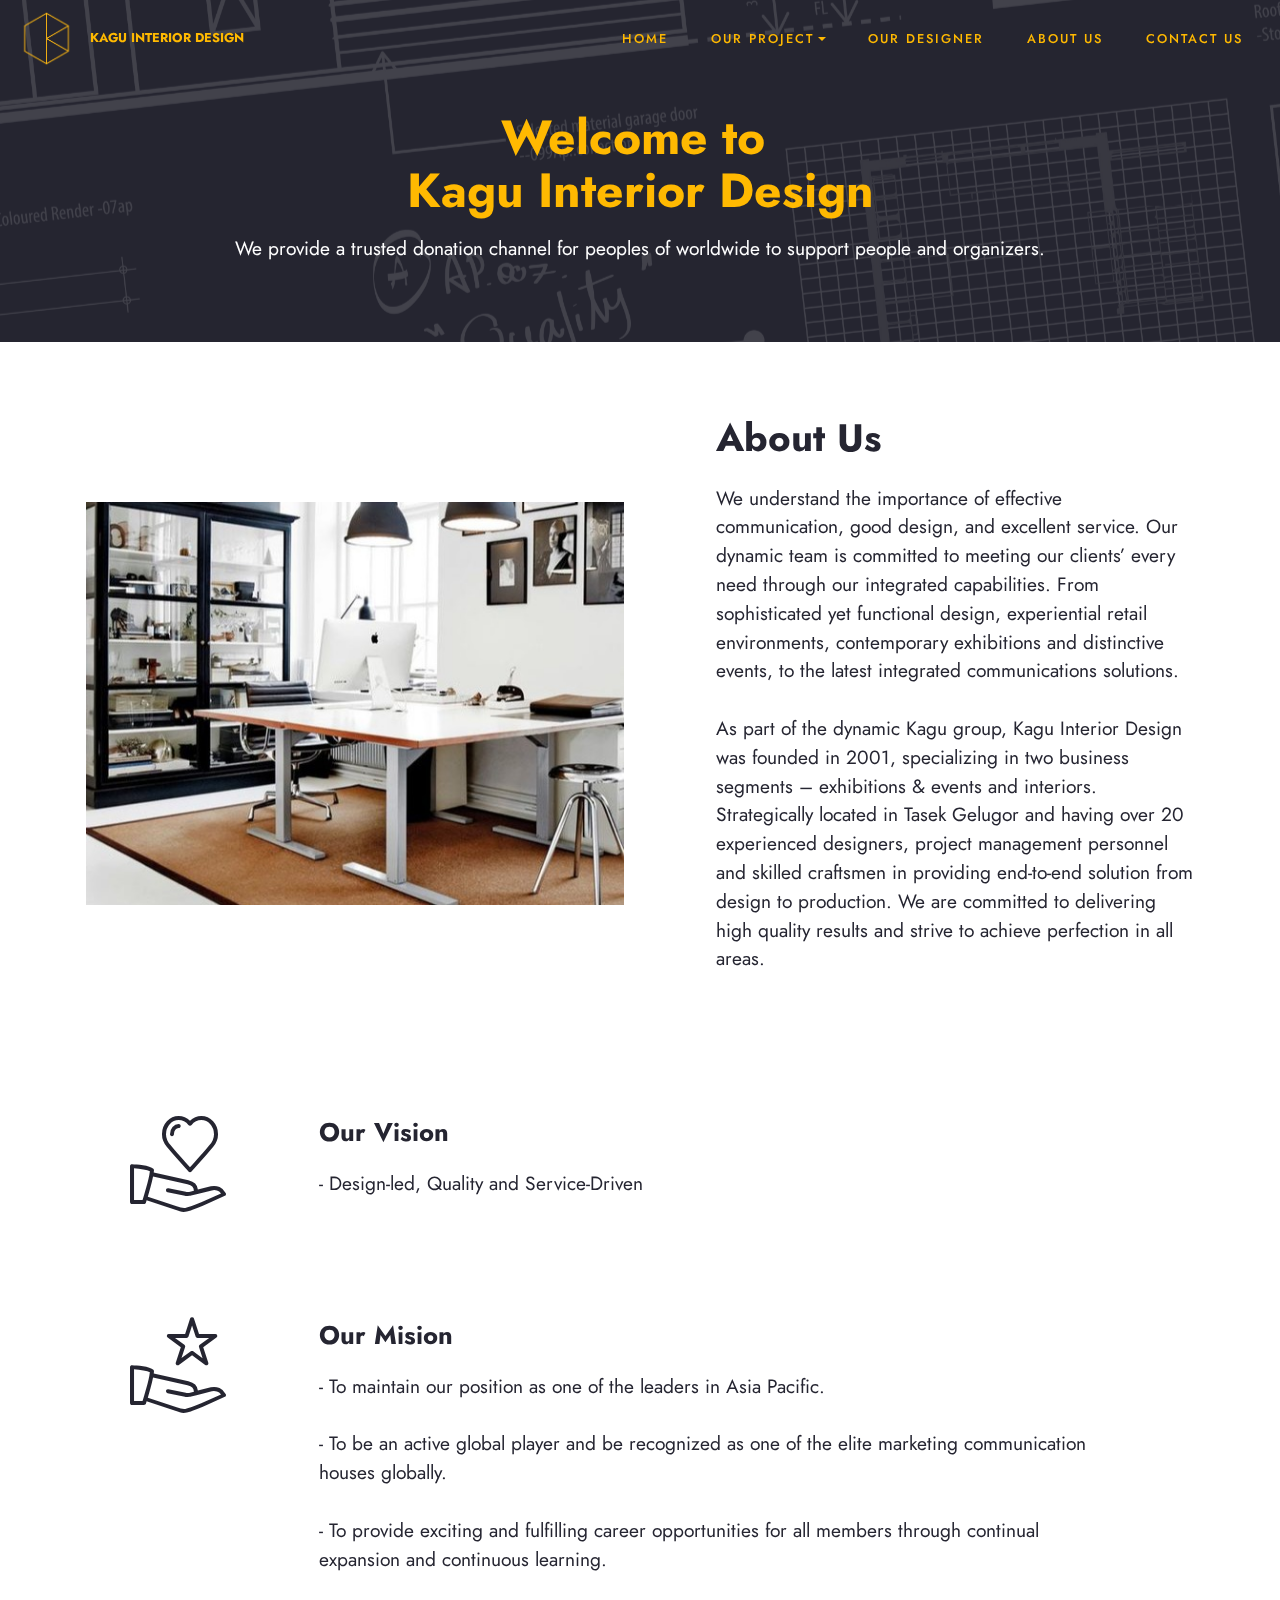
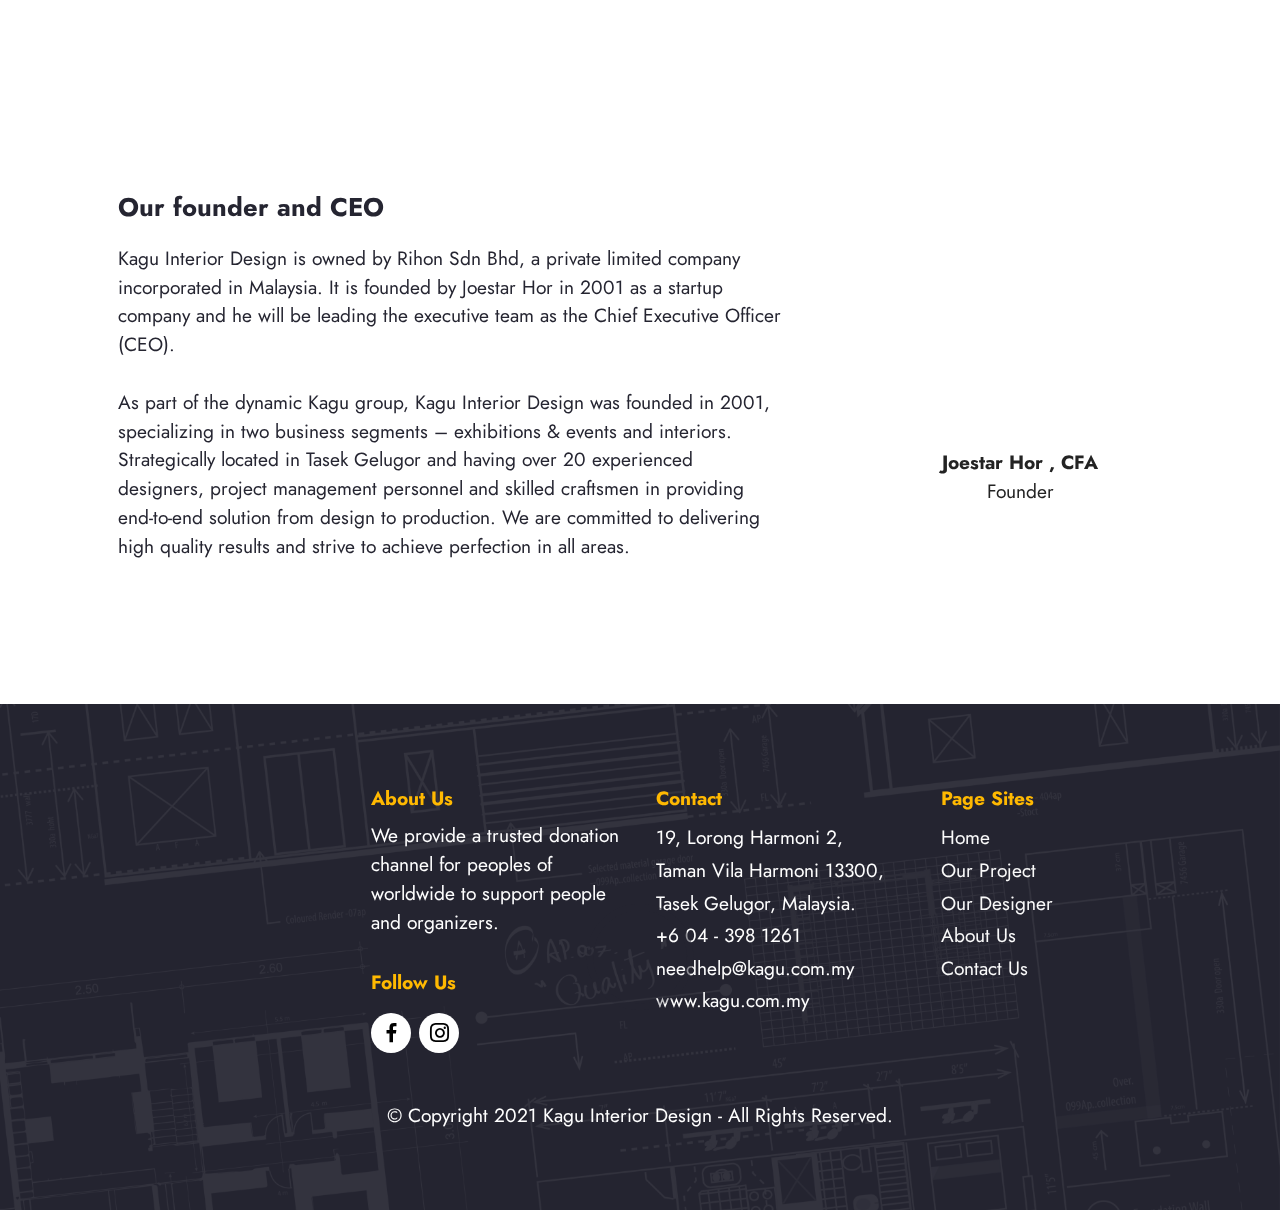
==== about-us.html @ 25ecae36 "create github pages" ====
<!DOCTYPE html>
<html  >
<head>
  
  <meta charset="UTF-8">
  <meta http-equiv="X-UA-Compatible" content="IE=edge">
  
  <meta name="viewport" content="width=device-width, initial-scale=1, minimum-scale=1">
  <link rel="shortcut icon" href="assets/images/logo-kaguinteriordesign-1.png" type="image/x-icon">
  <meta name="description" content="Welcome to Kagu Interior Design. We provide a trusted donation channel for peoples of worldwide to support people and organizers.">
  
  
  <title>Kagu Interior Design | About Us</title>
  <link rel="stylesheet" href="assets/web/assets/mobirise-icons2/mobirise2.css">
  <link rel="stylesheet" href="assets/icon54-v2/style.css">
  <link rel="stylesheet" href="assets/icon54-v3/style.css">
  <link rel="stylesheet" href="assets/tether/tether.min.css">
  <link rel="stylesheet" href="assets/bootstrap/css/bootstrap.min.css">
  <link rel="stylesheet" href="assets/bootstrap/css/bootstrap-grid.min.css">
  <link rel="stylesheet" href="assets/bootstrap/css/bootstrap-reboot.min.css">
  <link rel="stylesheet" href="assets/dropdown/css/style.css">
  <link rel="stylesheet" href="assets/socicon/css/styles.css">
  <link rel="stylesheet" href="assets/theme/css/style.css">
  <link rel="preload" as="style" href="assets/mobirise/css/mbr-additional.css"><link rel="stylesheet" href="assets/mobirise/css/mbr-additional.css" type="text/css">
  
  <script src="assets/web/assets/lazyload/lazyload.js"></script>

  
  

</head>
<body>

<!-- Analytics -->
<!-- Global site tag (gtag.js) - Google Analytics -->
<script async src="https://www.googletagmanager.com/gtag/js?id=G-5SWH6PNPXN"></script>
<script>
  window.dataLayer = window.dataLayer || [];
  function gtag(){dataLayer.push(arguments);}
  gtag('js', new Date());

  gtag('config', 'G-5SWH6PNPXN');
</script>
<!-- /Analytics -->


  
  <section class="extMenu10 menu cid-sxyYWbkvNA" once="menu" id="extMenu10-5q">

	


	<nav class="navbar navbar-dropdown navbar-fixed-top navbar-expand-lg">
		<div class="navbar-brand">
			<span class="navbar-logo">
				<a href="index.html">
					<img src="assets/images/logo-kaguinteriordesign-1.png" alt="logo_kagu" style="height: 3.8rem;">
				</a>
			</span>
			<span class="navbar-caption-wrap"><a class="navbar-caption text-warning text-primary display-4" href="index.html">
					KAGU INTERIOR DESIGN</a></span>
		</div>
		<button class="navbar-toggler" type="button" data-toggle="collapse" data-target="#navbarSupportedContent" aria-controls="navbarNavAltMarkup" aria-expanded="false" aria-label="Toggle navigation">
			<div class="hamburger">
				<span></span>
				<span></span>
				<span></span>
				<span></span>
			</div>
		</button>
		<div class="collapse navbar-collapse" id="navbarSupportedContent">
			<ul class="navbar-nav nav-dropdown nav-right" data-app-modern-menu="true"><li class="nav-item">
					<a class="nav-link link text-warning text-primary display-4" href="index.html">HOME</a>
				</li>
				<li class="nav-item dropdown open">
					<a class="nav-link link text-warning dropdown-toggle display-4" href="#" data-toggle="dropdown-submenu" aria-expanded="true">OUR PROJECT</a>
					<div class="dropdown-menu"><a class="text-warning dropdown-item text-primary display-4" href="all-project.html">ALL PROJECT</a><a class="text-warning dropdown-item text-primary display-4" href="muji-style-project.html">MUJI STYLE</a><a class="text-warning dropdown-item text-primary display-4" href="grey-fresh-style.html">GREY FRESH STYLE</a><a class="text-warning dropdown-item text-primary display-4" href="industrial-style.html" aria-expanded="false">INDUSTRIAL STYLE</a><a class="text-warning dropdown-item text-primary display-4" href="wood-fresh-style.html" aria-expanded="false">WOOD FRESH STYLE</a><a class="text-warning dropdown-item text-primary display-4" href="classic-x-nordic-elegance.html" aria-expanded="false">CLASSIC X NORDIC ELEGANCE</a><a class="text-warning dropdown-item text-primary display-4" href="modern-style.html" aria-expanded="false">MODERN STYLE</a>
					</div>
				</li>
				<li class="nav-item">
					<a class="nav-link link text-warning text-primary display-4" href="our-designer.html">OUR DESIGNER</a>
				</li><li class="nav-item"><a class="nav-link link text-warning text-primary display-4" href="about-us.html">ABOUT US</a></li><li class="nav-item"><a class="nav-link link text-warning text-primary display-4" href="contact-us.html">CONTACT US</a></li></ul>
			
		</div>
	</nav>
</section>

<section class="header6 cid-sxhxkTngVS mbr-parallax-background" id="header6-41">

    

    <div class="mbr-overlay" style="opacity: 0.8; background-color: rgb(37, 37, 49);"></div>

    <div class="align-center container">
        <div class="row justify-content-center">
            <div class="col-12 col-lg-10">
                <h1 class="mbr-section-title mbr-fonts-style mbr-white mb-3 display-1"><strong>Welcome to&nbsp;</strong><br><strong>Kagu Interior Design</strong></h1>
                
                <p class="mbr-text mbr-white mbr-fonts-style display-7">
                    We provide a trusted donation channel for peoples of worldwide to support people and organizers.
                </p>
                
            </div>
        </div>
    </div>
</section>

<section class="header004 cid-sxhxci2dZx" id="header004-40">
    
    
    <div class="container">
        <div class="row">

            <div class="col-lg-6 m-auto img-col">
                <img src="assets/images/home-decor-20.jpeg" alt="studio_01">
            </div>
            
            <div class="col-lg-6 m-auto">
                <div class="content-wrapper align-left">
                    <h1 class="mbr-section-title mbr-bold mbr-black pb-3 mbr-fonts-style display-2">About Us</h1>
                    <p class="mbr-text mbr-black mbr-regular mbr-fonts-style display-7" mbe-class="{'mb-4': showButtons}">We understand the importance of effective communication, good design, and excellent service. Our dynamic team is committed to meeting our clients’ every need through our integrated capabilities. From sophisticated yet functional design, experiential retail environments, contemporary exhibitions and distinctive events, to the latest integrated communications solutions.
<br>
<br>As part of the dynamic Kagu group, Kagu Interior Design was founded in 2001, specializing in two business segments – exhibitions &amp; events and interiors. Strategically located in Tasek Gelugor and having over 20 experienced designers, project management personnel and skilled craftsmen in providing end-to-end solution from design to production. We are committed to delivering high quality results and strive to achieve perfection in all areas.<br></p>
                    
                </div>
            </div>

            

        </div>
    </div>
</section>

<section class="features6 cid-sxhB3PXNpt" id="features06-45">
    <!---->
    
    
    <div class="container">
        <div class="card-wrapper">
            <div class="row">
                <div class="col-lg-2 col-md-2 align-center icon-col">
                    <span class="mbr-iconfont icon54-v3-heart-6" style="color: rgb(37, 37, 49); fill: rgb(37, 37, 49);"></span>
                </div>
                <div class="col-12 col-lg-10 col-md-10">
                    <div class="text-box">
                        <h4 class="mbr-title align-left mbr-fonts-style pb-2 display-5"><strong>Our Vision</strong></h4>
                        <p class="mbr-text align-left mbr-fonts-style pb-2 display-7">- Design-led, Quality and Service-Driven</p>

                        <div class="link-wrap align-left">
                            

                            
                        </div>
                    </div>
                </div>
            </div>
        </div>
        <div class="card-wrapper">
            <div class="row">
                <div class="col-lg-2 col-md-2 align-center icon-col">
                    <span class="mbr-iconfont icon54-v2-hold-star"></span>
                </div>
                <div class="col-12 col-lg-10 col-md-10">
                    <div class="text-box">
                        <h4 class="mbr-title align-left mbr-fonts-style pb-2 display-5"><strong>Our Mision</strong></h4>
                        <p class="mbr-text align-left mbr-fonts-style pb-2 display-7">- To maintain our position as one of the leaders in Asia Pacific.<br>
<br>- To be an active global player and be recognized as one of the elite marketing communication houses globally.<br>
<br>- To provide exciting and fulfilling career opportunities for all members through continual expansion and continuous learning.</p>
                        <div class="link-wrap align-left">
                            

                            
                        </div>
                    </div>
                </div>
            </div>
        </div>
        
    </div>
</section>

<section class="image2 cid-sxhEVa0bR7" id="image2-4a">
    

    

    <div class="container">
        <div class="row align-items-center">
            <div class="col-12 col-lg-4">
                <div class="image-wrapper">
                    <img src="assets/images/portrait-asian-business-man-business-district-lifestyle-business-people-concept.jpeg" alt="ceo">
                    <p class="mbr-description mbr-fonts-style mt-2 align-center display-7"><strong>Joestar Hor , CFA</strong><br>Founder<strong></strong></p>
                </div>
            </div>
            <div class="col-12 col-lg">
                <div class="text-wrapper">
                    <h3 class="mbr-section-title mbr-fonts-style mb-3 display-5"><strong>Our founder and CEO</strong></h3>
                    <p class="mbr-text mbr-fonts-style display-7">Kagu Interior Design is owned by Rihon Sdn Bhd, a private limited company incorporated in Malaysia. It is founded by Joestar Hor in 2001 as a startup company and he will be leading the executive team as the Chief Executive Officer (CEO).&nbsp;<br><br>As part of the dynamic Kagu group, Kagu Interior Design was founded in 2001, specializing in two business segments – exhibitions &amp; events and interiors. Strategically located in Tasek Gelugor and having over 20 experienced designers, project management personnel and skilled craftsmen in providing end-to-end solution from design to production. We are committed to delivering high quality results and strive to achieve perfection in all areas.<br></p>
                </div>
            </div>
        </div>
    </div>
</section>

<section class="footer4 cid-sxckWLNi1I" once="footers" id="footer4-3m">

    
    <div class="mbr-overlay" style="opacity: 0.9; background-color: rgb(37, 37, 49);"></div>
    <div class="container">
        <div class="row mbr-white">
            <div class="col-6 col-lg-3">
                <div class="media-wrap col-md-8 col-12">
                    <a href="index.html">
                        <img src="assets/images/logo-kaguinteriordesign-3.png" alt="logo_kaguinteriordesign_02">
                    </a>
                </div>
            </div>
            <div class="col-12 col-md-6 col-lg-3">
                <h5 class="mbr-section-subtitle mbr-fonts-style mb-2 display-7">
                    <strong>About Us</strong></h5>
                <p class="mbr-text mbr-fonts-style mb-4 display-7">
                    We provide a trusted donation channel for peoples of worldwide to support people and organizers.</p>
                <h5 class="mbr-section-subtitle mbr-fonts-style mb-3 display-7">
                    <strong>Follow Us</strong>
                </h5>
                <div class="social-row display-7">
                    <div class="soc-item">
                        <a href="#" target="_blank">
                            <span class="mbr-iconfont socicon-facebook socicon"></span>
                        </a>
                    </div>
                    <div class="soc-item">
                        <a href="#" target="_blank">
                            <span class="mbr-iconfont socicon-instagram socicon"></span>
                        </a>
                    </div>
                    
                    
                </div>
            </div>
            <div class="col-12 col-md-6 col-lg-3">
                <h5 class="mbr-section-subtitle mbr-fonts-style mb-2 display-7">
                    <strong>Contact</strong></h5>
                <ul class="list mbr-fonts-style display-7">
                    <li class="mbr-text item-wrap">19, Lorong Harmoni 2,</li><li class="mbr-text item-wrap">Taman Vila Harmoni 13300,</li><li class="mbr-text item-wrap">Tasek Gelugor, Malaysia.</li><li class="mbr-text item-wrap">+6 04 - 398 1261</li><li class="mbr-text item-wrap">needhelp@kagu.com.my</li>
                    <li class="mbr-text item-wrap">www.kagu.com.my</li>
                </ul>
            </div>
            <div class="col-12 col-md-6 col-lg-3">
                <h5 class="mbr-section-subtitle mbr-fonts-style mb-2 display-7">
                    <strong>Page Sites</strong></h5>
                <ul class="list mbr-fonts-style display-7">
                    <li class="mbr-text item-wrap"><a href="index.html" class="text-white text-primary">Home</a></li>
                    <li class="mbr-text item-wrap"><a href="all-project.html" class="text-white text-primary">Our Project</a></li><li class="mbr-text item-wrap"><a href="our-designer.html" class="text-white text-primary">Our Designer</a></li>
                    <li class="mbr-text item-wrap"><a href="about-us.html" class="text-white text-primary">About Us</a></li>
                    <li class="mbr-text item-wrap"><a href="contact-us.html" class="text-white text-primary">Contact Us</a></li>
                </ul>
            </div>
            <div class="col-12 mt-4">
                <p class="mbr-text mb-0 mbr-fonts-style copyright align-center display-7">
                    © Copyright 2021 Kagu Interior Design - All Rights Reserved.</p>
            </div>
        </div>
    </div>
</section>


<script src="assets/web/assets/jquery/jquery.min.js"></script>
  <script src="assets/popper/popper.min.js"></script>
  <script src="assets/tether/tether.min.js"></script>
  <script src="assets/bootstrap/js/bootstrap.min.js"></script>
  <script src="assets/smoothscroll/smooth-scroll.js"></script>
  <script src="assets/parallax/jarallax.min.js"></script>
  <script src="assets/dropdown/js/nav-dropdown.js"></script>
  <script src="assets/dropdown/js/navbar-dropdown.js"></script>
  <script src="assets/touchswipe/jquery.touch-swipe.min.js"></script>
  <script src="assets/theme/js/script.js"></script>
  
  
  
 <div id="scrollToTop" class="scrollToTop mbr-arrow-up"><a style="text-align: center;"><i class="mbr-arrow-up-icon mbr-arrow-up-icon-cm cm-icon cm-icon-smallarrow-up"></i></a></div>
  
</body>
</html>
---- assets/web/assets/mobirise-icons2/mobirise2.css ----
@font-face {
  font-family: 'Moririse2';
  font-display: swap;
  src:  url('mobirise2.eot?f2bix4');
  src:  url('mobirise2.eot?f2bix4#iefix') format('embedded-opentype'),
    url('mobirise2.ttf?f2bix4') format('truetype'),
    url('mobirise2.woff?f2bix4') format('woff'),
    url('mobirise2.svg?f2bix4#mobirise2') format('svg');
  font-weight: normal;
  font-style: normal;
}

[class^="mobi-"], [class*=" mobi-"] {
  /* use !important to prevent issues with browser extensions that change fonts */
  font-family: 'Moririse2' !important;
  speak: none;
  font-style: normal;
  font-weight: normal;
  font-variant: normal;
  text-transform: none;
  line-height: 1;

  /* Better Font Rendering =========== */
  -webkit-font-smoothing: antialiased;
  -moz-osx-font-smoothing: grayscale;
}

.mobi-mbri-add-submenu:before {
  content: "\e900";
}
.mobi-mbri-alert:before {
  content: "\e901";
}
.mobi-mbri-align-center:before {
  content: "\e902";
}
.mobi-mbri-align-justify:before {
  content: "\e903";
}
.mobi-mbri-align-left:before {
  content: "\e904";
}
.mobi-mbri-align-right:before {
  content: "\e905";
}
.mobi-mbri-android:before {
  content: "\e906";
}
.mobi-mbri-apple:before {
  content: "\e907";
}
.mobi-mbri-arrow-down:before {
  content: "\e908";
}
.mobi-mbri-arrow-next:before {
  content: "\e909";
}
.mobi-mbri-arrow-prev:before {
  content: "\e90a";
}
.mobi-mbri-arrow-up:before {
  content: "\e90b";
}
.mobi-mbri-bold:before {
  content: "\e90c";
}
.mobi-mbri-bookmark:before {
  content: "\e90d";
}
.mobi-mbri-bootstrap:before {
  content: "\e90e";
}
.mobi-mbri-briefcase:before {
  content: "\e90f";
}
.mobi-mbri-browse:before {
  content: "\e910";
}
.mobi-mbri-bulleted-list:before {
  content: "\e911";
}
.mobi-mbri-calendar:before {
  content: "\e912";
}
.mobi-mbri-camera:before {
  content: "\e913";
}
.mobi-mbri-cart-add:before {
  content: "\e914";
}
.mobi-mbri-cart-full:before {
  content: "\e915";
}
.mobi-mbri-cash:before {
  content: "\e916";
}
.mobi-mbri-change-style:before {
  content: "\e917";
}
.mobi-mbri-chat:before {
  content: "\e918";
}
.mobi-mbri-clock:before {
  content: "\e919";
}
.mobi-mbri-close:before {
  content: "\e91a";
}
.mobi-mbri-cloud:before {
  content: "\e91b";
}
.mobi-mbri-code:before {
  content: "\e91c";
}
.mobi-mbri-contact-form:before {
  content: "\e91d";
}
.mobi-mbri-credit-card:before {
  content: "\e91e";
}
.mobi-mbri-cursor-click:before {
  content: "\e91f";
}
.mobi-mbri-cust-feedback:before {
  content: "\e920";
}
.mobi-mbri-database:before {
  content: "\e921";
}
.mobi-mbri-delivery:before {
  content: "\e922";
}
.mobi-mbri-desktop:before {
  content: "\e923";
}
.mobi-mbri-devices:before {
  content: "\e924";
}
.mobi-mbri-down:before {
  content: "\e925";
}
.mobi-mbri-download-2:before {
  content: "\e926";
}
.mobi-mbri-download:before {
  content: "\e927";
}
.mobi-mbri-drag-n-drop-2:before {
  content: "\e928";
}
.mobi-mbri-drag-n-drop:before {
  content: "\e929";
}
.mobi-mbri-edit-2:before {
  content: "\e92a";
}
.mobi-mbri-edit:before {
  content: "\e92b";
}
.mobi-mbri-error:before {
  content: "\e92c";
}
.mobi-mbri-extension:before {
  content: "\e92d";
}
.mobi-mbri-features:before {
  content: "\e92e";
}
.mobi-mbri-file:before {
  content: "\e92f";
}
.mobi-mbri-flag:before {
  content: "\e930";
}
.mobi-mbri-folder:before {
  content: "\e931";
}
.mobi-mbri-gift:before {
  content: "\e932";
}
.mobi-mbri-github:before {
  content: "\e933";
}
.mobi-mbri-globe-2:before {
  content: "\e934";
}
.mobi-mbri-globe:before {
  content: "\e935";
}
.mobi-mbri-growing-chart:before {
  content: "\e936";
}
.mobi-mbri-hearth:before {
  content: "\e937";
}
.mobi-mbri-help:before {
  content: "\e938";
}
.mobi-mbri-home:before {
  content: "\e939";
}
.mobi-mbri-hot-cup:before {
  content: "\e93a";
}
.mobi-mbri-idea:before {
  content: "\e93b";
}
.mobi-mbri-image-gallery:before {
  content: "\e93c";
}
.mobi-mbri-image-slider:before {
  content: "\e93d";
}
.mobi-mbri-info:before {
  content: "\e93e";
}
.mobi-mbri-italic:before {
  content: "\e93f";
}
.mobi-mbri-key:before {
  content: "\e940";
}
.mobi-mbri-laptop:before {
  content: "\e941";
}
.mobi-mbri-layers:before {
  content: "\e942";
}
.mobi-mbri-left-right:before {
  content: "\e943";
}
.mobi-mbri-left:before {
  content: "\e944";
}
.mobi-mbri-letter:before {
  content: "\e945";
}
.mobi-mbri-like:before {
  content: "\e946";
}
.mobi-mbri-link:before {
  content: "\e947";
}
.mobi-mbri-lock:before {
  content: "\e948";
}
.mobi-mbri-login:before {
  content: "\e949";
}
.mobi-mbri-logout:before {
  content: "\e94a";
}
.mobi-mbri-magic-stick:before {
  content: "\e94b";
}
.mobi-mbri-map-pin:before {
  content: "\e94c";
}
.mobi-mbri-menu:before {
  content: "\e94d";
}
.mobi-mbri-mobile-2:before {
  content: "\e94e";
}
.mobi-mbri-mobile-horizontal:before {
  content: "\e94f";
}
.mobi-mbri-mobile:before {
  content: "\e950";
}
.mobi-mbri-mobirise:before {
  content: "\e951";
}
.mobi-mbri-more-horizontal:before {
  content: "\e952";
}
.mobi-mbri-more-vertical:before {
  content: "\e953";
}
.mobi-mbri-music:before {
  content: "\e954";
}
.mobi-mbri-new-file:before {
  content: "\e955";
}
.mobi-mbri-numbered-list:before {
  content: "\e956";
}
.mobi-mbri-opened-folder:before {
  content: "\e957";
}
.mobi-mbri-pages:before {
  content: "\e958";
}
.mobi-mbri-paper-plane:before {
  content: "\e959";
}
.mobi-mbri-paperclip:before {
  content: "\e95a";
}
.mobi-mbri-phone:before {
  content: "\e95b";
}
.mobi-mbri-photo:before {
  content: "\e95c";
}
.mobi-mbri-photos:before {
  content: "\e95d";
}
.mobi-mbri-pin:before {
  content: "\e95e";
}
.mobi-mbri-play:before {
  content: "\e95f";
}
.mobi-mbri-plus:before {
  content: "\e960";
}
.mobi-mbri-preview:before {
  content: "\e961";
}
.mobi-mbri-print:before {
  content: "\e962";
}
.mobi-mbri-protect:before {
  content: "\e963";
}
.mobi-mbri-question:before {
  content: "\e964";
}
.mobi-mbri-quote-left:before {
  content: "\e965";
}
.mobi-mbri-quote-right:before {
  content: "\e966";
}
.mobi-mbri-redo:before {
  content: "\e967";
}
.mobi-mbri-refresh:before {
  content: "\e968";
}
.mobi-mbri-responsive-2:before {
  content: "\e969";
}
.mobi-mbri-responsive:before {
  content: "\e96a";
}
.mobi-mbri-right:before {
  content: "\e96b";
}
.mobi-mbri-rocket:before {
  content: "\e96c";
}
.mobi-mbri-sad-face:before {
  content: "\e96d";
}
.mobi-mbri-sale:before {
  content: "\e96e";
}
.mobi-mbri-save:before {
  content: "\e96f";
}
.mobi-mbri-search:before {
  content: "\e970";
}
.mobi-mbri-setting-2:before {
  content: "\e971";
}
.mobi-mbri-setting-3:before {
  content: "\e972";
}
.mobi-mbri-setting:before {
  content: "\e973";
}
.mobi-mbri-share:before {
  content: "\e974";
}
.mobi-mbri-shopping-bag:before {
  content: "\e975";
}
.mobi-mbri-shopping-basket:before {
  content: "\e976";
}
.mobi-mbri-shopping-cart:before {
  content: "\e977";
}
.mobi-mbri-sites:before {
  content: "\e978";
}
.mobi-mbri-smile-face:before {
  content: "\e979";
}
.mobi-mbri-speed:before {
  content: "\e97a";
}
.mobi-mbri-star:before {
  content: "\e97b";
}
.mobi-mbri-success:before {
  content: "\e97c";
}
.mobi-mbri-sun:before {
  content: "\e97d";
}
.mobi-mbri-sun2:before {
  content: "\e97e";
}
.mobi-mbri-tablet-vertical:before {
  content: "\e97f";
}
.mobi-mbri-tablet:before {
  content: "\e980";
}
.mobi-mbri-target:before {
  content: "\e981";
}
.mobi-mbri-timer:before {
  content: "\e982";
}
.mobi-mbri-to-ftp:before {
  content: "\e983";
}
.mobi-mbri-to-local-drive:before {
  content: "\e984";
}
.mobi-mbri-touch-swipe:before {
  content: "\e985";
}
.mobi-mbri-touch:before {
  content: "\e986";
}
.mobi-mbri-trash:before {
  content: "\e987";
}
.mobi-mbri-underline:before {
  content: "\e988";
}
.mobi-mbri-undo:before {
  content: "\e989";
}
.mobi-mbri-unlink:before {
  content: "\e98a";
}
.mobi-mbri-unlock:before {
  content: "\e98b";
}
.mobi-mbri-up-down:before {
  content: "\e98c";
}
.mobi-mbri-up:before {
  content: "\e98d";
}
.mobi-mbri-update:before {
  content: "\e98e";
}
.mobi-mbri-upload-2:before {
  content: "\e98f";
}
.mobi-mbri-upload:before {
  content: "\e990";
}
.mobi-mbri-user-2:before {
  content: "\e991";
}
.mobi-mbri-user:before {
  content: "\e992";
}
.mobi-mbri-users:before {
  content: "\e993";
}
.mobi-mbri-video-play:before {
  content: "\e994";
}
.mobi-mbri-video:before {
  content: "\e995";
}
.mobi-mbri-watch:before {
  content: "\e996";
}
.mobi-mbri-website-theme-2:before {
  content: "\e997";
}
.mobi-mbri-website-theme:before {
  content: "\e998";
}
.mobi-mbri-wifi:before {
  content: "\e999";
}
.mobi-mbri-windows:before {
  content: "\e99a";
}
.mobi-mbri-zoom-in:before {
  content: "\e99b";
}
.mobi-mbri-zoom-out:before {
  content: "\e99c";
}
---- assets/icon54-v2/style.css ----
@font-face {
    font-family: 'icon54-v2';
    src: url('fonts/icon54-v2.eot?3tvhdh');
    src: url('fonts/icon54-v2.eot?3tvhdh#iefix') format('embedded-opentype'),
        url('fonts/icon54-v2.ttf?3tvhdh') format('truetype'),
        url('fonts/icon54-v2.woff?3tvhdh') format('woff'),
        url('fonts/icon54-v2.svg?3tvhdh#icon54-v2') format('svg');
    font-weight: normal;
    font-style: normal;
}

[class^='icon54-v2-'],
[class*=' icon54-v2-'] {
    /* use !important to prevent issues with browser extensions that change fonts */
    font-family: 'icon54-v2' !important;
    speak: none;
    font-style: normal;
    font-weight: normal;
    font-variant: normal;
    text-transform: none;
    line-height: 1;

    /* Better Font Rendering =========== */
    -webkit-font-smoothing: antialiased;
    -moz-osx-font-smoothing: grayscale;
}

.icon54-v2-israel::before {
    content: '\e900';
}
.icon54-v2-year-aniversary-23::before {
    content: '\e901';
}
.icon54-v2-year-aniversary3::before {
    content: '\e902';
}
.icon54-v2-st-place::before {
    content: '\e903';
}
.icon54-v2-nd-place::before {
    content: '\e904';
}
.icon54-v2-rd-place::before {
    content: '\e905';
}
.icon54-v2-stars::before {
    content: '\e906';
}
.icon54-v2-year-aniversary-2::before {
    content: '\e907';
}
.icon54-v2-year-aniversary::before {
    content: '\e908';
}
.icon54-v2-year-aniversary-22::before {
    content: '\e909';
}
.icon54-v2-year-aniversary2::before {
    content: '\e90a';
}
.icon54-v2-accessibility::before {
    content: '\e90b';
}
.icon54-v2-acorn::before {
    content: '\e90c';
}
.icon54-v2-add-app::before {
    content: '\e90d';
}
.icon54-v2-add-award-badge::before {
    content: '\e90e';
}
.icon54-v2-add-heart::before {
    content: '\e90f';
}
.icon54-v2-add-rating::before {
    content: '\e910';
}
.icon54-v2-addon::before {
    content: '\e911';
}
.icon54-v2-air-balloon::before {
    content: '\e912';
}
.icon54-v2-air-condition::before {
    content: '\e913';
}
.icon54-v2-airplane::before {
    content: '\e914';
}
.icon54-v2-airport::before {
    content: '\e915';
}
.icon54-v2-allert-app::before {
    content: '\e916';
}
.icon54-v2-allow-copying::before {
    content: '\e917';
}
.icon54-v2-allow-redistribution::before {
    content: '\e918';
}
.icon54-v2-almond::before {
    content: '\e919';
}
.icon54-v2-analitics::before {
    content: '\e91a';
}
.icon54-v2-ananas::before {
    content: '\e91b';
}
.icon54-v2-anchor::before {
    content: '\e91c';
}
.icon54-v2-angle-ruler::before {
    content: '\e91d';
}
.icon54-v2-app-1::before {
    content: '\e91e';
}
.icon54-v2-app-2::before {
    content: '\e91f';
}
.icon54-v2-app-error::before {
    content: '\e920';
}
.icon54-v2-app-settings::before {
    content: '\e921';
}
.icon54-v2-app-tile-task::before {
    content: '\e922';
}
.icon54-v2-app-window::before {
    content: '\e923';
}
.icon54-v2-apple::before {
    content: '\e924';
}
.icon54-v2-application-user::before {
    content: '\e925';
}
.icon54-v2-application::before {
    content: '\e926';
}
.icon54-v2-arc-de-triomphe::before {
    content: '\e927';
}
.icon54-v2-architecture::before {
    content: '\e928';
}
.icon54-v2-arrived::before {
    content: '\e929';
}
.icon54-v2-arriving::before {
    content: '\e92a';
}
.icon54-v2-artichoke::before {
    content: '\e92b';
}
.icon54-v2-asparagus::before {
    content: '\e92c';
}
.icon54-v2-attach-app::before {
    content: '\e92d';
}
.icon54-v2-attention::before {
    content: '\e92e';
}
.icon54-v2-avocado::before {
    content: '\e92f';
}
.icon54-v2-award-1::before {
    content: '\e930';
}
.icon54-v2-award-2::before {
    content: '\e931';
}
.icon54-v2-award-badge-shopping::before {
    content: '\e932';
}
.icon54-v2-award-stamp-2::before {
    content: '\e933';
}
.icon54-v2-award-stamp::before {
    content: '\e934';
}
.icon54-v2-axe::before {
    content: '\e935';
}
.icon54-v2-badge-star::before {
    content: '\e936';
}
.icon54-v2-bag-conveyer::before {
    content: '\e937';
}
.icon54-v2-bag-weight::before {
    content: '\e938';
}
.icon54-v2-bag::before {
    content: '\e939';
}
.icon54-v2-bakelite::before {
    content: '\e93a';
}
.icon54-v2-ball::before {
    content: '\e93b';
}
.icon54-v2-banana::before {
    content: '\e93c';
}
.icon54-v2-bank-1::before {
    content: '\e93d';
}
.icon54-v2-bank-2::before {
    content: '\e93e';
}
.icon54-v2-barber-shop::before {
    content: '\e93f';
}
.icon54-v2-barber\'s-razor::before {
 content: '\e940';

}
.icon54-v2-barcode-app::before {
    content: '\e941';
}
.icon54-v2-barn::before {
    content: '\e942';
}
.icon54-v2-barrow::before {
    content: '\e943';
}
.icon54-v2-basketball-cup::before {
    content: '\e944';
}
.icon54-v2-beard-1::before {
    content: '\e945';
}
.icon54-v2-beard-2::before {
    content: '\e946';
}
.icon54-v2-beard-3::before {
    content: '\e947';
}
.icon54-v2-beard-4::before {
    content: '\e948';
}
.icon54-v2-berlin-tv-tower::before {
    content: '\e949';
}
.icon54-v2-bicycle-1::before {
    content: '\e94a';
}
.icon54-v2-bicycle-2::before {
    content: '\e94b';
}
.icon54-v2-big-ben::before {
    content: '\e94c';
}
.icon54-v2-binar-code-2::before {
    content: '\e94d';
}
.icon54-v2-binar-code::before {
    content: '\e94e';
}
.icon54-v2-bishop-1::before {
    content: '\e94f';
}
.icon54-v2-bishop-2::before {
    content: '\e950';
}
.icon54-v2-bitcoin-app::before {
    content: '\e951';
}
.icon54-v2-blueberries::before {
    content: '\e952';
}
.icon54-v2-bologna::before {
    content: '\e953';
}
.icon54-v2-booklet-female-1::before {
    content: '\e954';
}
.icon54-v2-booklet-female-2::before {
    content: '\e955';
}
.icon54-v2-booklet-male-1::before {
    content: '\e956';
}
.icon54-v2-booklet-male-2::before {
    content: '\e957';
}
.icon54-v2-bookmark-app::before {
    content: '\e958';
}
.icon54-v2-bow-1::before {
    content: '\e959';
}
.icon54-v2-bow-2::before {
    content: '\e95a';
}
.icon54-v2-brick::before {
    content: '\e95b';
}
.icon54-v2-bridge-1::before {
    content: '\e95c';
}
.icon54-v2-bridge-2::before {
    content: '\e95d';
}
.icon54-v2-broccoli::before {
    content: '\e95e';
}
.icon54-v2-bucket::before {
    content: '\e95f';
}
.icon54-v2-bug-fix::before {
    content: '\e960';
}
.icon54-v2-bug::before {
    content: '\e961';
}
.icon54-v2-bulldozer::before {
    content: '\e962';
}
.icon54-v2-burj-khalifa-dubai::before {
    content: '\e963';
}
.icon54-v2-bus-station::before {
    content: '\e964';
}
.icon54-v2-c-plus-plus-1::before {
    content: '\e965';
}
.icon54-v2-c-plus-plus-2::before {
    content: '\e966';
}
.icon54-v2-cabbage::before {
    content: '\e967';
}
.icon54-v2-calippers::before {
    content: '\e968';
}
.icon54-v2-camera::before {
    content: '\e969';
}
.icon54-v2-caravan::before {
    content: '\e96a';
}
.icon54-v2-carrot::before {
    content: '\e96b';
}
.icon54-v2-cashew::before {
    content: '\e96c';
}
.icon54-v2-castle::before {
    content: '\e96d';
}
.icon54-v2-castte::before {
    content: '\e96e';
}
.icon54-v2-cement-trovel::before {
    content: '\e96f';
}
.icon54-v2-cemetery::before {
    content: '\e970';
}
.icon54-v2-central-television-beijing::before {
    content: '\e971';
}
.icon54-v2-chain-sawe::before {
    content: '\e972';
}
.icon54-v2-chat-app::before {
    content: '\e973';
}
.icon54-v2-cherry-tomato::before {
    content: '\e974';
}
.icon54-v2-cherry::before {
    content: '\e975';
}
.icon54-v2-chess-board::before {
    content: '\e976';
}
.icon54-v2-chess-clock::before {
    content: '\e977';
}
.icon54-v2-chili::before {
    content: '\e978';
}
.icon54-v2-chinese-lettuce::before {
    content: '\e979';
}
.icon54-v2-church-1::before {
    content: '\e97a';
}
.icon54-v2-church-2::before {
    content: '\e97b';
}
.icon54-v2-circle-star::before {
    content: '\e97c';
}
.icon54-v2-clean-code::before {
    content: '\e97d';
}
.icon54-v2-clear-rating::before {
    content: '\e97e';
}
.icon54-v2-clipboard::before {
    content: '\e97f';
}
.icon54-v2-cloud-app::before {
    content: '\e980';
}
.icon54-v2-clove::before {
    content: '\e981';
}
.icon54-v2-cocktail::before {
    content: '\e982';
}
.icon54-v2-cocoa-pod::before {
    content: '\e983';
}
.icon54-v2-coconut::before {
    content: '\e984';
}
.icon54-v2-code-1::before {
    content: '\e985';
}
.icon54-v2-code-2::before {
    content: '\e986';
}
.icon54-v2-code-doc::before {
    content: '\e987';
}
.icon54-v2-colosseum::before {
    content: '\e988';
}
.icon54-v2-comb-1::before {
    content: '\e989';
}
.icon54-v2-comb-2::before {
    content: '\e98a';
}
.icon54-v2-compass::before {
    content: '\e98b';
}
.icon54-v2-computer-app::before {
    content: '\e98c';
}
.icon54-v2-computer-user::before {
    content: '\e98d';
}
.icon54-v2-connecting-users::before {
    content: '\e98e';
}
.icon54-v2-content-view::before {
    content: '\e98f';
}
.icon54-v2-cop-badge::before {
    content: '\e990';
}
.icon54-v2-copyright-app::before {
    content: '\e991';
}
.icon54-v2-copyright-doc::before {
    content: '\e992';
}
.icon54-v2-copyright::before {
    content: '\e993';
}
.icon54-v2-crain-hook::before {
    content: '\e994';
}
.icon54-v2-crain::before {
    content: '\e995';
}
.icon54-v2-creative-commun-doc::before {
    content: '\e996';
}
.icon54-v2-creative-commun::before {
    content: '\e997';
}
.icon54-v2-css-2::before {
    content: '\e998';
}
.icon54-v2-css-3::before {
    content: '\e999';
}
.icon54-v2-css1::before {
    content: '\e99a';
}
.icon54-v2-cup-2::before {
    content: '\e99b';
}
.icon54-v2-cup-3::before {
    content: '\e99c';
}
.icon54-v2-cut::before {
    content: '\e99d';
}
.icon54-v2-cutlery::before {
    content: '\e99e';
}
.icon54-v2-cutter::before {
    content: '\e99f';
}
.icon54-v2-database::before {
    content: '\e9a0';
}
.icon54-v2-deer::before {
    content: '\e9a1';
}
.icon54-v2-departed::before {
    content: '\e9a2';
}
.icon54-v2-departing::before {
    content: '\e9a3';
}
.icon54-v2-detail-view::before {
    content: '\e9a4';
}
.icon54-v2-detailes-pane::before {
    content: '\e9a5';
}
.icon54-v2-diploma::before {
    content: '\e9a6';
}
.icon54-v2-disabled-man::before {
    content: '\e9a7';
}
.icon54-v2-disc-cutter::before {
    content: '\e9a8';
}
.icon54-v2-discount-sticker::before {
    content: '\e9a9';
}
.icon54-v2-dislike::before {
    content: '\e9aa';
}
.icon54-v2-dismiss-app::before {
    content: '\e9ab';
}
.icon54-v2-dismiss-award-badge::before {
    content: '\e9ac';
}
.icon54-v2-dismiss-heart::before {
    content: '\e9ad';
}
.icon54-v2-dismiss-rating::before {
    content: '\e9ae';
}
.icon54-v2-diving-goggles::before {
    content: '\e9af';
}
.icon54-v2-dog-tag::before {
    content: '\e9b0';
}
.icon54-v2-dollar-app::before {
    content: '\e9b1';
}
.icon54-v2-done-app::before {
    content: '\e9b2';
}
.icon54-v2-done-award-badge::before {
    content: '\e9b3';
}
.icon54-v2-done-heart::before {
    content: '\e9b4';
}
.icon54-v2-done-rating::before {
    content: '\e9b5';
}
.icon54-v2-door::before {
    content: '\e9b6';
}
.icon54-v2-download-app::before {
    content: '\e9b7';
}
.icon54-v2-download::before {
    content: '\e9b8';
}
.icon54-v2-drag-and-drop::before {
    content: '\e9b9';
}
.icon54-v2-drilling-machine-2::before {
    content: '\e9ba';
}
.icon54-v2-drilling-machine::before {
    content: '\e9bb';
}
.icon54-v2-drive-app::before {
    content: '\e9bc';
}
.icon54-v2-driver-licence-female::before {
    content: '\e9bd';
}
.icon54-v2-driver-license-male::before {
    content: '\e9be';
}
.icon54-v2-dropbox-app::before {
    content: '\e9bf';
}
.icon54-v2-dubai::before {
    content: '\e9c0';
}
.icon54-v2-durian::before {
    content: '\e9c1';
}
.icon54-v2-earth-map::before {
    content: '\e9c2';
}
.icon54-v2-easter-island::before {
    content: '\e9c3';
}
.icon54-v2-eat-heart::before {
    content: '\e9c4';
}
.icon54-v2-eating-award-badge::before {
    content: '\e9c5';
}
.icon54-v2-edit-app::before {
    content: '\e9c6';
}
.icon54-v2-eggplant::before {
    content: '\e9c7';
}
.icon54-v2-egypt-pyramid::before {
    content: '\e9c8';
}
.icon54-v2-eiffel-tower::before {
    content: '\e9c9';
}
.icon54-v2-elevator::before {
    content: '\e9ca';
}
.icon54-v2-email-app-1::before {
    content: '\e9cb';
}
.icon54-v2-email-app-2::before {
    content: '\e9cc';
}
.icon54-v2-empire-state-building::before {
    content: '\e9cd';
}
.icon54-v2-empty-star::before {
    content: '\e9ce';
}
.icon54-v2-equalizer::before {
    content: '\e9cf';
}
.icon54-v2-escalator-down::before {
    content: '\e9d0';
}
.icon54-v2-escalator-up::before {
    content: '\e9d1';
}
.icon54-v2-euro-app::before {
    content: '\e9d2';
}
.icon54-v2-exhibition::before {
    content: '\e9d3';
}
.icon54-v2-exit-full-screen::before {
    content: '\e9d4';
}
.icon54-v2-exit::before {
    content: '\e9d5';
}
.icon54-v2-factory::before {
    content: '\e9d6';
}
.icon54-v2-favorite-app-1::before {
    content: '\e9d7';
}
.icon54-v2-favorite-app::before {
    content: '\e9d8';
}
.icon54-v2-favorite-restaurant::before {
    content: '\e9d9';
}
.icon54-v2-female-circle-1::before {
    content: '\e9da';
}
.icon54-v2-female-circle-2::before {
    content: '\e9db';
}
.icon54-v2-female-group-1::before {
    content: '\e9dc';
}
.icon54-v2-female-group-2::before {
    content: '\e9dd';
}
.icon54-v2-fennel::before {
    content: '\e9de';
}
.icon54-v2-ferris-wheel::before {
    content: '\e9df';
}
.icon54-v2-figs::before {
    content: '\e9e0';
}
.icon54-v2-fire-station::before {
    content: '\e9e1';
}
.icon54-v2-firewall::before {
    content: '\e9e2';
}
.icon54-v2-first-ad::before {
    content: '\e9e3';
}
.icon54-v2-flashlight::before {
    content: '\e9e4';
}
.icon54-v2-flippers::before {
    content: '\e9e5';
}
.icon54-v2-flow-chart-4::before {
    content: '\e9e6';
}
.icon54-v2-flow-chat-1::before {
    content: '\e9e7';
}
.icon54-v2-flow-chat-2::before {
    content: '\e9e8';
}
.icon54-v2-folder-female::before {
    content: '\e9e9';
}
.icon54-v2-folder-male::before {
    content: '\e9ea';
}
.icon54-v2-footer::before {
    content: '\e9eb';
}
.icon54-v2-fork-lift::before {
    content: '\e9ec';
}
.icon54-v2-fountain::before {
    content: '\e9ed';
}
.icon54-v2-fow-chat-3::before {
    content: '\e9ee';
}
.icon54-v2-fragile::before {
    content: '\e9ef';
}
.icon54-v2-free-sticker::before {
    content: '\e9f0';
}
.icon54-v2-fuel-station::before {
    content: '\e9f1';
}
.icon54-v2-full-screen::before {
    content: '\e9f2';
}
.icon54-v2-full-star::before {
    content: '\e9f3';
}
.icon54-v2-gallery-app::before {
    content: '\e9f4';
}
.icon54-v2-gallery-view::before {
    content: '\e9f5';
}
.icon54-v2-game-app::before {
    content: '\e9f6';
}
.icon54-v2-garlic::before {
    content: '\e9f7';
}
.icon54-v2-ginger::before {
    content: '\e9f8';
}
.icon54-v2-glasses-1::before {
    content: '\e9f9';
}
.icon54-v2-glasses-2::before {
    content: '\e9fa';
}
.icon54-v2-glasses-3::before {
    content: '\e9fb';
}
.icon54-v2-glasses-4::before {
    content: '\e9fc';
}
.icon54-v2-glasses-5::before {
    content: '\e9fd';
}
.icon54-v2-global-award-badge::before {
    content: '\e9fe';
}
.icon54-v2-global-heart::before {
    content: '\e9ff';
}
.icon54-v2-global-rating::before {
    content: '\ea00';
}
.icon54-v2-global-user::before {
    content: '\ea01';
}
.icon54-v2-global::before {
    content: '\ea02';
}
.icon54-v2-golden-gate-bridge::before {
    content: '\ea03';
}
.icon54-v2-golden-globe::before {
    content: '\ea04';
}
.icon54-v2-grain::before {
    content: '\ea05';
}
.icon54-v2-grape::before {
    content: '\ea06';
}
.icon54-v2-great-wall::before {
    content: '\ea07';
}
.icon54-v2-grid-1::before {
    content: '\ea08';
}
.icon54-v2-grid-2::before {
    content: '\ea09';
}
.icon54-v2-group-1::before {
    content: '\ea0a';
}
.icon54-v2-group-2::before {
    content: '\ea0b';
}
.icon54-v2-group-defense::before {
    content: '\ea0c';
}
.icon54-v2-group-download::before {
    content: '\ea0d';
}
.icon54-v2-group-shopping::before {
    content: '\ea0e';
}
.icon54-v2-group-statistics::before {
    content: '\ea0f';
}
.icon54-v2-group-upload::before {
    content: '\ea10';
}
.icon54-v2-hair-band::before {
    content: '\ea11';
}
.icon54-v2-half-star::before {
    content: '\ea12';
}
.icon54-v2-hammer::before {
    content: '\ea13';
}
.icon54-v2-hand-washing::before {
    content: '\ea14';
}
.icon54-v2-hanger::before {
    content: '\ea15';
}
.icon54-v2-haricot::before {
    content: '\ea16';
}
.icon54-v2-hat-1::before {
    content: '\ea17';
}
.icon54-v2-hat-2::before {
    content: '\ea18';
}
.icon54-v2-hat-3::before {
    content: '\ea19';
}
.icon54-v2-hat-4::before {
    content: '\ea1a';
}
.icon54-v2-hat-portrait-frame::before {
    content: '\ea1b';
}
.icon54-v2-hazelnut::before {
    content: '\ea1c';
}
.icon54-v2-header::before {
    content: '\ea1d';
}
.icon54-v2-headset::before {
    content: '\ea1e';
}
.icon54-v2-heart-flag::before {
    content: '\ea1f';
}
.icon54-v2-heart-full::before {
    content: '\ea20';
}
.icon54-v2-heart-half::before {
    content: '\ea21';
}
.icon54-v2-heart-shopping::before {
    content: '\ea22';
}
.icon54-v2-heart-waiting::before {
    content: '\ea23';
}
.icon54-v2-hearts-empty::before {
    content: '\ea24';
}
.icon54-v2-heavy::before {
    content: '\ea25';
}
.icon54-v2-helmet::before {
    content: '\ea26';
}
.icon54-v2-high-voltage::before {
    content: '\ea27';
}
.icon54-v2-hoist::before {
    content: '\ea28';
}
.icon54-v2-hoist2::before {
    content: '\ea29';
}
.icon54-v2-hold-heart::before {
    content: '\ea2a';
}
.icon54-v2-hold-male::before {
    content: '\ea2b';
}
.icon54-v2-hold-star::before {
    content: '\ea2c';
}
.icon54-v2-home-app::before {
    content: '\ea2d';
}
.icon54-v2-home::before {
    content: '\ea2e';
}
.icon54-v2-honeymelon::before {
    content: '\ea2f';
}
.icon54-v2-hospital::before {
    content: '\ea30';
}
.icon54-v2-hot-drink::before {
    content: '\ea31';
}
.icon54-v2-hot-sticker::before {
    content: '\ea32';
}
.icon54-v2-hotel-1::before {
    content: '\ea33';
}
.icon54-v2-hotel-2::before {
    content: '\ea34';
}
.icon54-v2-hotel-3::before {
    content: '\ea35';
}
.icon54-v2-hotel-4::before {
    content: '\ea36';
}
.icon54-v2-house-1::before {
    content: '\ea37';
}
.icon54-v2-house-2::before {
    content: '\ea38';
}
.icon54-v2-house-3::before {
    content: '\ea39';
}
.icon54-v2-house-4::before {
    content: '\ea3a';
}
.icon54-v2-house-5::before {
    content: '\ea3b';
}
.icon54-v2-house-6::before {
    content: '\ea3c';
}
.icon54-v2-house-7::before {
    content: '\ea3d';
}
.icon54-v2-house-8::before {
    content: '\ea3e';
}
.icon54-v2-house-9::before {
    content: '\ea3f';
}
.icon54-v2-html-1::before {
    content: '\ea40';
}
.icon54-v2-html-2::before {
    content: '\ea41';
}
.icon54-v2-html-5::before {
    content: '\ea42';
}
.icon54-v2-http-1::before {
    content: '\ea43';
}
.icon54-v2-http-2::before {
    content: '\ea44';
}
.icon54-v2-id-female::before {
    content: '\ea45';
}
.icon54-v2-id-male::before {
    content: '\ea46';
}
.icon54-v2-id-photo::before {
    content: '\ea47';
}
.icon54-v2-information-booklet::before {
    content: '\ea48';
}
.icon54-v2-information::before {
    content: '\ea49';
}
.icon54-v2-ironing-1::before {
    content: '\ea4a';
}
.icon54-v2-ironing-2::before {
    content: '\ea4b';
}
.icon54-v2-jack-hammer::before {
    content: '\ea4c';
}
.icon54-v2-java-1::before {
    content: '\ea4d';
}
.icon54-v2-java-2::before {
    content: '\ea4e';
}
.icon54-v2-java-script::before {
    content: '\ea4f';
}
.icon54-v2-jet-ski::before {
    content: '\ea50';
}
.icon54-v2-jsx-1::before {
    content: '\ea51';
}
.icon54-v2-jsx-2::before {
    content: '\ea52';
}
.icon54-v2-kenu::before {
    content: '\ea53';
}
.icon54-v2-kilimanjaro::before {
    content: '\ea54';
}
.icon54-v2-king-1::before {
    content: '\ea55';
}
.icon54-v2-king-2::before {
    content: '\ea56';
}
.icon54-v2-kiwi::before {
    content: '\ea57';
}
.icon54-v2-knight-1::before {
    content: '\ea58';
}
.icon54-v2-knight-2::before {
    content: '\ea59';
}
.icon54-v2-ladder::before {
    content: '\ea5a';
}
.icon54-v2-ladies-bag::before {
    content: '\ea5b';
}
.icon54-v2-large-icons-view::before {
    content: '\ea5c';
}
.icon54-v2-left-items::before {
    content: '\ea5d';
}
.icon54-v2-left-sidebar::before {
    content: '\ea5e';
}
.icon54-v2-lemon-1::before {
    content: '\ea5f';
}
.icon54-v2-lemon-2::before {
    content: '\ea60';
}
.icon54-v2-letter::before {
    content: '\ea61';
}
.icon54-v2-lettuce::before {
    content: '\ea62';
}
.icon54-v2-life-jacket::before {
    content: '\ea63';
}
.icon54-v2-lighthouse::before {
    content: '\ea64';
}
.icon54-v2-like::before {
    content: '\ea65';
}
.icon54-v2-lips::before {
    content: '\ea66';
}
.icon54-v2-list-view::before {
    content: '\ea67';
}
.icon54-v2-load-app::before {
    content: '\ea68';
}
.icon54-v2-lock-app-2::before {
    content: '\ea69';
}
.icon54-v2-lock-app::before {
    content: '\ea6a';
}
.icon54-v2-lock-award-badge::before {
    content: '\ea6b';
}
.icon54-v2-lock-group::before {
    content: '\ea6c';
}
.icon54-v2-lock-heart::before {
    content: '\ea6d';
}
.icon54-v2-lock-rating::before {
    content: '\ea6e';
}
.icon54-v2-lollipop-1::before {
    content: '\ea6f';
}
.icon54-v2-lollipop-2::before {
    content: '\ea70';
}
.icon54-v2-luggage-keeping::before {
    content: '\ea71';
}
.icon54-v2-luggage-weight::before {
    content: '\ea72';
}
.icon54-v2-machu-picchu::before {
    content: '\ea73';
}
.icon54-v2-mail-app::before {
    content: '\ea74';
}
.icon54-v2-maize::before {
    content: '\ea75';
}
.icon54-v2-male-and-female-1::before {
    content: '\ea76';
}
.icon54-v2-male-and-female-2::before {
    content: '\ea77';
}
.icon54-v2-male-circle-1::before {
    content: '\ea78';
}
.icon54-v2-male-circle-2::before {
    content: '\ea79';
}
.icon54-v2-male-group-1::before {
    content: '\ea7a';
}
.icon54-v2-male-group-2::before {
    content: '\ea7b';
}
.icon54-v2-man-with-briefcase::before {
    content: '\ea7c';
}
.icon54-v2-man::before {
    content: '\ea7d';
}
.icon54-v2-mango::before {
    content: '\ea7e';
}
.icon54-v2-map::before {
    content: '\ea7f';
}
.icon54-v2-mark-bubble-1::before {
    content: '\ea80';
}
.icon54-v2-mark-bubble-2::before {
    content: '\ea81';
}
.icon54-v2-mark-bubble-3::before {
    content: '\ea82';
}
.icon54-v2-mark-group::before {
    content: '\ea83';
}
.icon54-v2-maximize::before {
    content: '\ea84';
}
.icon54-v2-medal-1::before {
    content: '\ea85';
}
.icon54-v2-medal-2::before {
    content: '\ea86';
}
.icon54-v2-medal-3::before {
    content: '\ea87';
}
.icon54-v2-medal-4::before {
    content: '\ea88';
}
.icon54-v2-medal-5::before {
    content: '\ea89';
}
.icon54-v2-medium-icons-view::before {
    content: '\ea8a';
}
.icon54-v2-melon::before {
    content: '\ea8b';
}
.icon54-v2-military-award-1::before {
    content: '\ea8c';
}
.icon54-v2-military-award-2::before {
    content: '\ea8d';
}
.icon54-v2-military-award-3::before {
    content: '\ea8e';
}
.icon54-v2-military-award-4::before {
    content: '\ea8f';
}
.icon54-v2-militay-shield::before {
    content: '\ea90';
}
.icon54-v2-minimize-2::before {
    content: '\ea91';
}
.icon54-v2-minimize::before {
    content: '\ea92';
}
.icon54-v2-mosque::before {
    content: '\ea93';
}
.icon54-v2-mountains::before {
    content: '\ea94';
}
.icon54-v2-mouse-app::before {
    content: '\ea95';
}
.icon54-v2-mouve-piece::before {
    content: '\ea96';
}
.icon54-v2-multy-task-2::before {
    content: '\ea97';
}
.icon54-v2-multy-task::before {
    content: '\ea98';
}
.icon54-v2-museum::before {
    content: '\ea99';
}
.icon54-v2-mushroom-1::before {
    content: '\ea9a';
}
.icon54-v2-mushroom-2::before {
    content: '\ea9b';
}
.icon54-v2-music-app::before {
    content: '\ea9c';
}
.icon54-v2-mustache-1::before {
    content: '\ea9d';
}
.icon54-v2-mysql-1::before {
    content: '\ea9e';
}
.icon54-v2-mysql-2::before {
    content: '\ea9f';
}
.icon54-v2-mysql-database::before {
    content: '\eaa0';
}
.icon54-v2-name-plate-female-1::before {
    content: '\eaa1';
}
.icon54-v2-name-plate-female-2::before {
    content: '\eaa2';
}
.icon54-v2-name-plate-female-3::before {
    content: '\eaa3';
}
.icon54-v2-name-plate-male-1::before {
    content: '\eaa4';
}
.icon54-v2-name-plate-male-2::before {
    content: '\eaa5';
}
.icon54-v2-name-plate-male-3::before {
    content: '\eaa6';
}
.icon54-v2-nativity-facade-barcelona::before {
    content: '\eaa7';
}
.icon54-v2-network-app::before {
    content: '\eaa8';
}
.icon54-v2-new-sticker::before {
    content: '\eaa9';
}
.icon54-v2-no-air-condition::before {
    content: '\eaaa';
}
.icon54-v2-no-bleaching::before {
    content: '\eaab';
}
.icon54-v2-no-copyright-doc::before {
    content: '\eaac';
}
.icon54-v2-no-copyright::before {
    content: '\eaad';
}
.icon54-v2-no-creative-commun::before {
    content: '\eaae';
}
.icon54-v2-no-cut::before {
    content: '\eaaf';
}
.icon54-v2-no-dogs::before {
    content: '\eab0';
}
.icon54-v2-no-fishing::before {
    content: '\eab1';
}
.icon54-v2-no-food::before {
    content: '\eab2';
}
.icon54-v2-no-hoist::before {
    content: '\eab3';
}
.icon54-v2-no-icecream::before {
    content: '\eab4';
}
.icon54-v2-no-ironing::before {
    content: '\eab5';
}
.icon54-v2-no-pack-up::before {
    content: '\eab6';
}
.icon54-v2-no-phone::before {
    content: '\eab7';
}
.icon54-v2-no-resel::before {
    content: '\eab8';
}
.icon54-v2-no-resell-doc::before {
    content: '\eab9';
}
.icon54-v2-no-shower::before {
    content: '\eaba';
}
.icon54-v2-no-smoking::before {
    content: '\eabb';
}
.icon54-v2-no-step::before {
    content: '\eabc';
}
.icon54-v2-no-stream::before {
    content: '\eabd';
}
.icon54-v2-no-swimming::before {
    content: '\eabe';
}
.icon54-v2-no-touch::before {
    content: '\eabf';
}
.icon54-v2-no-wet-ironing::before {
    content: '\eac0';
}
.icon54-v2-no-wetting::before {
    content: '\eac1';
}
.icon54-v2-nophoto::before {
    content: '\eac2';
}
.icon54-v2-not-arrived::before {
    content: '\eac3';
}
.icon54-v2-not-departed::before {
    content: '\eac4';
}
.icon54-v2-not-drinking-water::before {
    content: '\eac5';
}
.icon54-v2-not-loud::before {
    content: '\eac6';
}
.icon54-v2-nuclear-reactor::before {
    content: '\eac7';
}
.icon54-v2-nuclear::before {
    content: '\eac8';
}
.icon54-v2-obelisc::before {
    content: '\eac9';
}
.icon54-v2-office-1::before {
    content: '\eaca';
}
.icon54-v2-office-2::before {
    content: '\eacb';
}
.icon54-v2-office-3::before {
    content: '\eacc';
}
.icon54-v2-office-4::before {
    content: '\eacd';
}
.icon54-v2-office-5::before {
    content: '\eace';
}
.icon54-v2-office-6::before {
    content: '\eacf';
}
.icon54-v2-old-camera-1::before {
    content: '\ead0';
}
.icon54-v2-old-camera-2::before {
    content: '\ead1';
}
.icon54-v2-old-sticky-1::before {
    content: '\ead2';
}
.icon54-v2-old-sticky-2::before {
    content: '\ead3';
}
.icon54-v2-old-sticky-3::before {
    content: '\ead4';
}
.icon54-v2-old-telephone::before {
    content: '\ead5';
}
.icon54-v2-olive::before {
    content: '\ead6';
}
.icon54-v2-onion::before {
    content: '\ead7';
}
.icon54-v2-oscar::before {
    content: '\ead8';
}
.icon54-v2-pack-up::before {
    content: '\ead9';
}
.icon54-v2-pagoda-myanmar::before {
    content: '\eada';
}
.icon54-v2-pagoda::before {
    content: '\eadb';
}
.icon54-v2-paifang-china::before {
    content: '\eadc';
}
.icon54-v2-paint-brush::before {
    content: '\eadd';
}
.icon54-v2-paint-bucket::before {
    content: '\eade';
}
.icon54-v2-paint-roller::before {
    content: '\eadf';
}
.icon54-v2-palm-tree::before {
    content: '\eae0';
}
.icon54-v2-pantheon::before {
    content: '\eae1';
}
.icon54-v2-papaya::before {
    content: '\eae2';
}
.icon54-v2-park::before {
    content: '\eae3';
}
.icon54-v2-party-glasses::before {
    content: '\eae4';
}
.icon54-v2-passport::before {
    content: '\eae5';
}
.icon54-v2-pawn-1::before {
    content: '\eae6';
}
.icon54-v2-pawn-2::before {
    content: '\eae7';
}
.icon54-v2-pay-doc::before {
    content: '\eae8';
}
.icon54-v2-pea::before {
    content: '\eae9';
}
.icon54-v2-peach-1::before {
    content: '\eaea';
}
.icon54-v2-peach-2::before {
    content: '\eaeb';
}
.icon54-v2-peanut::before {
    content: '\eaec';
}
.icon54-v2-pear::before {
    content: '\eaed';
}
.icon54-v2-pecan::before {
    content: '\eaee';
}
.icon54-v2-pentagon::before {
    content: '\eaef';
}
.icon54-v2-pepper::before {
    content: '\eaf0';
}
.icon54-v2-personal-award-badge::before {
    content: '\eaf1';
}
.icon54-v2-personal-heart::before {
    content: '\eaf2';
}
.icon54-v2-personal-use::before {
    content: '\eaf3';
}
.icon54-v2-pesronal-use-doc::before {
    content: '\eaf4';
}
.icon54-v2-phone-user::before {
    content: '\eaf5';
}
.icon54-v2-php-1::before {
    content: '\eaf6';
}
.icon54-v2-php-2::before {
    content: '\eaf7';
}
.icon54-v2-pin-app::before {
    content: '\eaf8';
}
.icon54-v2-pipe-1::before {
    content: '\eaf9';
}
.icon54-v2-pipe-2::before {
    content: '\eafa';
}
.icon54-v2-pisa::before {
    content: '\eafb';
}
.icon54-v2-pistachio::before {
    content: '\eafc';
}
.icon54-v2-playground::before {
    content: '\eafd';
}
.icon54-v2-pliers::before {
    content: '\eafe';
}
.icon54-v2-plugin::before {
    content: '\eaff';
}
.icon54-v2-plum::before {
    content: '\eb00';
}
.icon54-v2-pocket-watch::before {
    content: '\eb01';
}
.icon54-v2-podium::before {
    content: '\eb02';
}
.icon54-v2-police::before {
    content: '\eb03';
}
.icon54-v2-pomegranate::before {
    content: '\eb04';
}
.icon54-v2-port::before {
    content: '\eb05';
}
.icon54-v2-portrait-frame::before {
    content: '\eb06';
}
.icon54-v2-post-it::before {
    content: '\eb07';
}
.icon54-v2-post-office::before {
    content: '\eb08';
}
.icon54-v2-potato::before {
    content: '\eb09';
}
.icon54-v2-presentation-1::before {
    content: '\eb0a';
}
.icon54-v2-presentation-2::before {
    content: '\eb0b';
}
.icon54-v2-presentation-3::before {
    content: '\eb0c';
}
.icon54-v2-preview-pane::before {
    content: '\eb0d';
}
.icon54-v2-profile-app::before {
    content: '\eb0e';
}
.icon54-v2-profile-cardiograph::before {
    content: '\eb0f';
}
.icon54-v2-profile-economy::before {
    content: '\eb10';
}
.icon54-v2-profile-favourites::before {
    content: '\eb11';
}
.icon54-v2-profile-head::before {
    content: '\eb12';
}
.icon54-v2-profile-history::before {
    content: '\eb13';
}
.icon54-v2-profile-lightbulb::before {
    content: '\eb14';
}
.icon54-v2-profile-music::before {
    content: '\eb15';
}
.icon54-v2-profile-settings::before {
    content: '\eb16';
}
.icon54-v2-profile-star::before {
    content: '\eb17';
}
.icon54-v2-profile-voltage::before {
    content: '\eb18';
}
.icon54-v2-profile::before {
    content: '\eb19';
}
.icon54-v2-programing::before {
    content: '\eb1a';
}
.icon54-v2-property-rights::before {
    content: '\eb1b';
}
.icon54-v2-public-app::before {
    content: '\eb1c';
}
.icon54-v2-public-domain::before {
    content: '\eb1d';
}
.icon54-v2-pumpkin::before {
    content: '\eb1e';
}
.icon54-v2-puond-app::before {
    content: '\eb1f';
}
.icon54-v2-queen-1::before {
    content: '\eb20';
}
.icon54-v2-queen-2::before {
    content: '\eb21';
}
.icon54-v2-question-app::before {
    content: '\eb22';
}
.icon54-v2-radio::before {
    content: '\eb23';
}
.icon54-v2-radish::before {
    content: '\eb24';
}
.icon54-v2-raspberry::before {
    content: '\eb25';
}
.icon54-v2-razor-blade::before {
    content: '\eb26';
}
.icon54-v2-razor::before {
    content: '\eb27';
}
.icon54-v2-recording-app::before {
    content: '\eb28';
}
.icon54-v2-rectangle-star::before {
    content: '\eb29';
}
.icon54-v2-refresh-app::before {
    content: '\eb2a';
}
.icon54-v2-registered-mark::before {
    content: '\eb2b';
}
.icon54-v2-reload-app::before {
    content: '\eb2c';
}
.icon54-v2-remouve-app::before {
    content: '\eb2d';
}
.icon54-v2-remouve-rating::before {
    content: '\eb2e';
}
.icon54-v2-remove-award-badge::before {
    content: '\eb2f';
}
.icon54-v2-remove-heart::before {
    content: '\eb30';
}
.icon54-v2-restore::before {
    content: '\eb31';
}
.icon54-v2-retina-scann-app::before {
    content: '\eb32';
}
.icon54-v2-retro-perfume::before {
    content: '\eb33';
}
.icon54-v2-rialto-venice::before {
    content: '\eb34';
}
.icon54-v2-ribbon::before {
    content: '\eb35';
}
.icon54-v2-right-sidebar::before {
    content: '\eb36';
}
.icon54-v2-rio-de-jan::before {
    content: '\eb37';
}
.icon54-v2-road-roller::before {
    content: '\eb38';
}
.icon54-v2-rode-signe::before {
    content: '\eb39';
}
.icon54-v2-rook-1::before {
    content: '\eb3a';
}
.icon54-v2-rook-2::before {
    content: '\eb3b';
}
.icon54-v2-route-66::before {
    content: '\eb3c';
}
.icon54-v2-rudder::before {
    content: '\eb3d';
}
.icon54-v2-sailboat::before {
    content: '\eb3e';
}
.icon54-v2-sate-sticker::before {
    content: '\eb3f';
}
.icon54-v2-saw::before {
    content: '\eb40';
}
.icon54-v2-school::before {
    content: '\eb41';
}
.icon54-v2-scissors::before {
    content: '\eb42';
}
.icon54-v2-search-app-1::before {
    content: '\eb43';
}
.icon54-v2-search-app-2::before {
    content: '\eb44';
}
.icon54-v2-search-code::before {
    content: '\eb45';
}
.icon54-v2-search-female::before {
    content: '\eb46';
}
.icon54-v2-search-male::before {
    content: '\eb47';
}
.icon54-v2-search-within-app::before {
    content: '\eb48';
}
.icon54-v2-searching-group::before {
    content: '\eb49';
}
.icon54-v2-security-gate::before {
    content: '\eb4a';
}
.icon54-v2-sfinx::before {
    content: '\eb4b';
}
.icon54-v2-shanghai-tv-tower::before {
    content: '\eb4c';
}
.icon54-v2-share-app-1::before {
    content: '\eb4d';
}
.icon54-v2-share-app::before {
    content: '\eb4e';
}
.icon54-v2-share-with-group::before {
    content: '\eb4f';
}
.icon54-v2-sharring-rights::before {
    content: '\eb50';
}
.icon54-v2-shaving-brush::before {
    content: '\eb51';
}
.icon54-v2-sherif-star::before {
    content: '\eb52';
}
.icon54-v2-shoe-1::before {
    content: '\eb53';
}
.icon54-v2-shoe-2::before {
    content: '\eb54';
}
.icon54-v2-shop-rating::before {
    content: '\eb55';
}
.icon54-v2-shop::before {
    content: '\eb56';
}
.icon54-v2-shovel::before {
    content: '\eb57';
}
.icon54-v2-signpost::before {
    content: '\eb58';
}
.icon54-v2-sillence::before {
    content: '\eb59';
}
.icon54-v2-single-female::before {
    content: '\eb5a';
}
.icon54-v2-single-male::before {
    content: '\eb5b';
}
.icon54-v2-ski::before {
    content: '\eb5c';
}
.icon54-v2-sleeping-bag::before {
    content: '\eb5d';
}
.icon54-v2-small-icons-view::before {
    content: '\eb5e';
}
.icon54-v2-smoking-area::before {
    content: '\eb5f';
}
.icon54-v2-social-media::before {
    content: '\eb60';
}
.icon54-v2-space-needle-seattle::before {
    content: '\eb61';
}
.icon54-v2-speach-bubble-1::before {
    content: '\eb62';
}
.icon54-v2-speach-bubble-2::before {
    content: '\eb63';
}
.icon54-v2-speach-bubble-3::before {
    content: '\eb64';
}
.icon54-v2-speach-bubble-4::before {
    content: '\eb65';
}
.icon54-v2-speach-bubble-5::before {
    content: '\eb66';
}
.icon54-v2-speach-bubble-6::before {
    content: '\eb67';
}
.icon54-v2-speach-bubble-7::before {
    content: '\eb68';
}
.icon54-v2-speach-bubble-8::before {
    content: '\eb69';
}
.icon54-v2-speach-bubble-9::before {
    content: '\eb6a';
}
.icon54-v2-speach-bubble-10::before {
    content: '\eb6b';
}
.icon54-v2-speach-bubble-11::before {
    content: '\eb6c';
}
.icon54-v2-speach-bubbles-1::before {
    content: '\eb6d';
}
.icon54-v2-speach-bubbles-2::before {
    content: '\eb6e';
}
.icon54-v2-speach-bubbles-3::before {
    content: '\eb6f';
}
.icon54-v2-speach-bubbles-5::before {
    content: '\eb70';
}
.icon54-v2-speach-bubbles-6::before {
    content: '\eb71';
}
.icon54-v2-speach-bubbles-7::before {
    content: '\eb72';
}
.icon54-v2-speach-bubbles-8::before {
    content: '\eb73';
}
.icon54-v2-speach-bubbles-9::before {
    content: '\eb74';
}
.icon54-v2-speach-bubbles-10::before {
    content: '\eb75';
}
.icon54-v2-speach-bubbles-11::before {
    content: '\eb76';
}
.icon54-v2-speach-bubbles-12::before {
    content: '\eb77';
}
.icon54-v2-speash-bubbles-4::before {
    content: '\eb78';
}
.icon54-v2-speech::before {
    content: '\eb79';
}
.icon54-v2-spinach::before {
    content: '\eb7a';
}
.icon54-v2-st-petersburg::before {
    content: '\eb7b';
}
.icon54-v2-stadium::before {
    content: '\eb7c';
}
.icon54-v2-stairs-down::before {
    content: '\eb7d';
}
.icon54-v2-stairs-up::before {
    content: '\eb7e';
}
.icon54-v2-standing-position::before {
    content: '\eb7f';
}
.icon54-v2-star-bookmark::before {
    content: '\eb80';
}
.icon54-v2-star-flag::before {
    content: '\eb81';
}
.icon54-v2-star-shield-1::before {
    content: '\eb82';
}
.icon54-v2-star-shield-2::before {
    content: '\eb83';
}
.icon54-v2-star-user::before {
    content: '\eb84';
}
.icon54-v2-stonehenge::before {
    content: '\eb85';
}
.icon54-v2-storage::before {
    content: '\eb86';
}
.icon54-v2-strawberry::before {
    content: '\eb87';
}
.icon54-v2-suitcase::before {
    content: '\eb88';
}
.icon54-v2-sunflower-seed::before {
    content: '\eb89';
}
.icon54-v2-sunshade::before {
    content: '\eb8a';
}
.icon54-v2-super-bowl-cup::before {
    content: '\eb8b';
}
.icon54-v2-surfboard::before {
    content: '\eb8c';
}
.icon54-v2-surveillance::before {
    content: '\eb8d';
}
.icon54-v2-suspenders::before {
    content: '\eb8e';
}
.icon54-v2-sweet-potato::before {
    content: '\eb8f';
}
.icon54-v2-switch-app::before {
    content: '\eb90';
}
.icon54-v2-switch-males::before {
    content: '\eb91';
}
.icon54-v2-sydney::before {
    content: '\eb92';
}
.icon54-v2-synagogue::before {
    content: '\eb93';
}
.icon54-v2-tablet-user::before {
    content: '\eb94';
}
.icon54-v2-taj-mahal::before {
    content: '\eb95';
}
.icon54-v2-targeted-head::before {
    content: '\eb96';
}
.icon54-v2-task-manager::before {
    content: '\eb97';
}
.icon54-v2-telephone::before {
    content: '\eb98';
}
.icon54-v2-tent::before {
    content: '\eb99';
}
.icon54-v2-text-editor::before {
    content: '\eb9a';
}
.icon54-v2-theater::before {
    content: '\eb9b';
}
.icon54-v2-theme::before {
    content: '\eb9c';
}
.icon54-v2-ticket::before {
    content: '\eb9d';
}
.icon54-v2-tie-1::before {
    content: '\eb9e';
}
.icon54-v2-tie-2::before {
    content: '\eb9f';
}
.icon54-v2-tie-3::before {
    content: '\eba0';
}
.icon54-v2-tie-4::before {
    content: '\eba1';
}
.icon54-v2-tiles-view::before {
    content: '\eba2';
}
.icon54-v2-time-app::before {
    content: '\eba3';
}
.icon54-v2-timed-rating::before {
    content: '\eba4';
}
.icon54-v2-tomato::before {
    content: '\eba5';
}
.icon54-v2-tower-bridge::before {
    content: '\eba6';
}
.icon54-v2-trade-mark::before {
    content: '\eba7';
}
.icon54-v2-trafic-cone::before {
    content: '\eba8';
}
.icon54-v2-translate::before {
    content: '\eba9';
}
.icon54-v2-trash::before {
    content: '\ebaa';
}
.icon54-v2-tree-grid::before {
    content: '\ebab';
}
.icon54-v2-tree-view-2::before {
    content: '\ebac';
}
.icon54-v2-tree-view-3::before {
    content: '\ebad';
}
.icon54-v2-tree-view::before {
    content: '\ebae';
}
.icon54-v2-triangle-ruler::before {
    content: '\ebaf';
}
.icon54-v2-trowel-and-brick::before {
    content: '\ebb0';
}
.icon54-v2-trowel-and-wall::before {
    content: '\ebb1';
}
.icon54-v2-truck-1::before {
    content: '\ebb2';
}
.icon54-v2-turin::before {
    content: '\ebb3';
}
.icon54-v2-two-females-1::before {
    content: '\ebb4';
}
.icon54-v2-two-males-1::before {
    content: '\ebb5';
}
.icon54-v2-tyle::before {
    content: '\ebb6';
}
.icon54-v2-uefa-euro-cup::before {
    content: '\ebb7';
}
.icon54-v2-umbrella::before {
    content: '\ebb8';
}
.icon54-v2-uninstal-app::before {
    content: '\ebb9';
}
.icon54-v2-university::before {
    content: '\ebba';
}
.icon54-v2-upload-app::before {
    content: '\ebbb';
}
.icon54-v2-upload::before {
    content: '\ebbc';
}
.icon54-v2-user-app::before {
    content: '\ebbd';
}
.icon54-v2-user-budget::before {
    content: '\ebbe';
}
.icon54-v2-user-calendar::before {
    content: '\ebbf';
}
.icon54-v2-user-cloud::before {
    content: '\ebc0';
}
.icon54-v2-user-cup::before {
    content: '\ebc1';
}
.icon54-v2-user-database::before {
    content: '\ebc2';
}
.icon54-v2-user-fingerprint::before {
    content: '\ebc3';
}
.icon54-v2-user-flowchart::before {
    content: '\ebc4';
}
.icon54-v2-user-geometry::before {
    content: '\ebc5';
}
.icon54-v2-user-hierarchy::before {
    content: '\ebc6';
}
.icon54-v2-user-mail::before {
    content: '\ebc7';
}
.icon54-v2-user-password::before {
    content: '\ebc8';
}
.icon54-v2-user-path::before {
    content: '\ebc9';
}
.icon54-v2-user-place::before {
    content: '\ebca';
}
.icon54-v2-user-rating::before {
    content: '\ebcb';
}
.icon54-v2-user-security-card::before {
    content: '\ebcc';
}
.icon54-v2-user-security-female::before {
    content: '\ebcd';
}
.icon54-v2-user-security-male::before {
    content: '\ebce';
}
.icon54-v2-user-settings::before {
    content: '\ebcf';
}
.icon54-v2-user-store::before {
    content: '\ebd0';
}
.icon54-v2-user-target::before {
    content: '\ebd1';
}
.icon54-v2-vector-app::before {
    content: '\ebd2';
}
.icon54-v2-vest::before {
    content: '\ebd3';
}
.icon54-v2-victory::before {
    content: '\ebd4';
}
.icon54-v2-video-app-1::before {
    content: '\ebd5';
}
.icon54-v2-video-app-2::before {
    content: '\ebd6';
}
.icon54-v2-vip-star::before {
    content: '\ebd7';
}
.icon54-v2-vote-2::before {
    content: '\ebd8';
}
.icon54-v2-vote-3::before {
    content: '\ebd9';
}
.icon54-v2-vote-4::before {
    content: '\ebda';
}
.icon54-v2-vote-stamp-2::before {
    content: '\ebdb';
}
.icon54-v2-vote-stamp::before {
    content: '\ebdc';
}
.icon54-v2-vote::before {
    content: '\ebdd';
}
.icon54-v2-voted::before {
    content: '\ebde';
}
.icon54-v2-waiting-app::before {
    content: '\ebdf';
}
.icon54-v2-waiting-award-badge::before {
    content: '\ebe0';
}
.icon54-v2-waiting-room::before {
    content: '\ebe1';
}
.icon54-v2-washing-1::before {
    content: '\ebe2';
}
.icon54-v2-washing-2::before {
    content: '\ebe3';
}
.icon54-v2-washing-3::before {
    content: '\ebe4';
}
.icon54-v2-watch-1::before {
    content: '\ebe5';
}
.icon54-v2-watch-2::before {
    content: '\ebe6';
}
.icon54-v2-wet-ironing::before {
    content: '\ebe7';
}
.icon54-v2-white-house::before {
    content: '\ebe8';
}
.icon54-v2-white-radish::before {
    content: '\ebe9';
}
.icon54-v2-windmill::before {
    content: '\ebea';
}
.icon54-v2-wing-star::before {
    content: '\ebeb';
}
.icon54-v2-woman::before {
    content: '\ebec';
}
.icon54-v2-women\'s-collar::before {
 content: '\ebed';

}
.icon54-v2-worlld-cup::before {
    content: '\ebee';
}
.icon54-v2-wrench-tool::before {
    content: '\ebef';
}
.icon54-v2-writing-group::before {
    content: '\ebf0';
}
.icon54-v2-www-doc::before {
    content: '\ebf1';
}
.icon54-v2-xml-1::before {
    content: '\ebf2';
}
.icon54-v2-xml-2::before {
    content: '\ebf3';
}
.icon54-v2-yacht::before {
    content: '\ebf4';
}
.icon54-v2-zeppelin::before {
    content: '\ebf5';
}
.icon54-v2-zucchini::before {
    content: '\ebf6';
}
.icon54-v2-d-file::before {
    content: '\ebf7';
}
.icon54-v2-ds::before {
    content: '\ebf8';
}
.icon54-v2-add-house::before {
    content: '\ebf9';
}
.icon54-v2-add-note::before {
    content: '\ebfa';
}
.icon54-v2-add-post-it::before {
    content: '\ebfb';
}
.icon54-v2-add-task::before {
    content: '\ebfc';
}
.icon54-v2-atach-post-it::before {
    content: '\ebfd';
}
.icon54-v2-atention-note::before {
    content: '\ebfe';
}
.icon54-v2-atention-task::before {
    content: '\ebff';
}
.icon54-v2-attache-note::before {
    content: '\ec00';
}
.icon54-v2-attache-task::before {
    content: '\ec01';
}
.icon54-v2-attention-house::before {
    content: '\ec02';
}
.icon54-v2-attention-post-it::before {
    content: '\ec03';
}
.icon54-v2-bad-1::before {
    content: '\ec04';
}
.icon54-v2-bad-2::before {
    content: '\ec05';
}
.icon54-v2-bad-3::before {
    content: '\ec06';
}
.icon54-v2-bad-4::before {
    content: '\ec07';
}
.icon54-v2-basic-shape-2::before {
    content: '\ec08';
}
.icon54-v2-basic-shape::before {
    content: '\ec09';
}
.icon54-v2-bathroom-cabinet-1::before {
    content: '\ec0a';
}
.icon54-v2-batroom-cabinet-2::before {
    content: '\ec0b';
}
.icon54-v2-bench::before {
    content: '\ec0c';
}
.icon54-v2-brick-gouse::before {
    content: '\ec0d';
}
.icon54-v2-cabinet-1::before {
    content: '\ec0e';
}
.icon54-v2-cabinet-2::before {
    content: '\ec0f';
}
.icon54-v2-cabinet-3::before {
    content: '\ec10';
}
.icon54-v2-cabinet-4::before {
    content: '\ec11';
}
.icon54-v2-cabinet-5::before {
    content: '\ec12';
}
.icon54-v2-chair-1::before {
    content: '\ec13';
}
.icon54-v2-chair-2::before {
    content: '\ec14';
}
.icon54-v2-chair-3::before {
    content: '\ec15';
}
.icon54-v2-change-house::before {
    content: '\ec16';
}
.icon54-v2-circle::before {
    content: '\ec17';
}
.icon54-v2-clear-house::before {
    content: '\ec18';
}
.icon54-v2-clear-note::before {
    content: '\ec19';
}
.icon54-v2-clear-post-it::before {
    content: '\ec1a';
}
.icon54-v2-clear-task::before {
    content: '\ec1b';
}
.icon54-v2-clipboard-pencil::before {
    content: '\ec1c';
}
.icon54-v2-clipboard2::before {
    content: '\ec1d';
}
.icon54-v2-cliped-post-it::before {
    content: '\ec1e';
}
.icon54-v2-cone-2::before {
    content: '\ec1f';
}
.icon54-v2-cone-3::before {
    content: '\ec20';
}
.icon54-v2-cone::before {
    content: '\ec21';
}
.icon54-v2-corel-file::before {
    content: '\ec22';
}
.icon54-v2-couch-1::before {
    content: '\ec23';
}
.icon54-v2-couch-2::before {
    content: '\ec24';
}
.icon54-v2-couch-3::before {
    content: '\ec25';
}
.icon54-v2-cube-2::before {
    content: '\ec26';
}
.icon54-v2-cube-3::before {
    content: '\ec27';
}
.icon54-v2-cube::before {
    content: '\ec28';
}
.icon54-v2-cylinder-2::before {
    content: '\ec29';
}
.icon54-v2-cylinder-3::before {
    content: '\ec2a';
}
.icon54-v2-cylinder::before {
    content: '\ec2b';
}
.icon54-v2-dekaeder-2::before {
    content: '\ec2c';
}
.icon54-v2-dekaeder-3::before {
    content: '\ec2d';
}
.icon54-v2-dekaeder::before {
    content: '\ec2e';
}
.icon54-v2-delete-note::before {
    content: '\ec2f';
}
.icon54-v2-delete-post-it::before {
    content: '\ec30';
}
.icon54-v2-delete-task::before {
    content: '\ec31';
}
.icon54-v2-design-document::before {
    content: '\ec32';
}
.icon54-v2-dodekaeder-1::before {
    content: '\ec33';
}
.icon54-v2-dodekaeder-2::before {
    content: '\ec34';
}
.icon54-v2-dodekaeder-3::before {
    content: '\ec35';
}
.icon54-v2-dodekaeder-4::before {
    content: '\ec36';
}
.icon54-v2-dollar-house::before {
    content: '\ec37';
}
.icon54-v2-done-house::before {
    content: '\ec38';
}
.icon54-v2-done-note::before {
    content: '\ec39';
}
.icon54-v2-done-post-it::before {
    content: '\ec3a';
}
.icon54-v2-done-task::before {
    content: '\ec3b';
}
.icon54-v2-download-note::before {
    content: '\ec3c';
}
.icon54-v2-download-post-it::before {
    content: '\ec3d';
}
.icon54-v2-download-task::before {
    content: '\ec3e';
}
.icon54-v2-dream-house::before {
    content: '\ec3f';
}
.icon54-v2-dwg::before {
    content: '\ec40';
}
.icon54-v2-dxf::before {
    content: '\ec41';
}
.icon54-v2-eco-house::before {
    content: '\ec42';
}
.icon54-v2-edit-note::before {
    content: '\ec43';
}
.icon54-v2-edit-post-it::before {
    content: '\ec44';
}
.icon54-v2-edit-task::before {
    content: '\ec45';
}
.icon54-v2-emf::before {
    content: '\ec46';
}
.icon54-v2-eps::before {
    content: '\ec47';
}
.icon54-v2-euro-house::before {
    content: '\ec48';
}
.icon54-v2-favorite-house::before {
    content: '\ec49';
}
.icon54-v2-fence::before {
    content: '\ec4a';
}
.icon54-v2-for-rent::before {
    content: '\ec4b';
}
.icon54-v2-for-sale::before {
    content: '\ec4c';
}
.icon54-v2-garage::before {
    content: '\ec4d';
}
.icon54-v2-garden::before {
    content: '\ec4e';
}
.icon54-v2-globe-house::before {
    content: '\ec4f';
}
.icon54-v2-hexaeder-1::before {
    content: '\ec50';
}
.icon54-v2-hexaeder-2::before {
    content: '\ec51';
}
.icon54-v2-hexaeder-3::before {
    content: '\ec52';
}
.icon54-v2-hexaeder::before {
    content: '\ec53';
}
.icon54-v2-hexagon::before {
    content: '\ec54';
}
.icon54-v2-hexagonal-cone-2::before {
    content: '\ec55';
}
.icon54-v2-hexagonal-cone-3::before {
    content: '\ec56';
}
.icon54-v2-hexagonal-cone::before {
    content: '\ec57';
}
.icon54-v2-hexagonal-cylinder-2::before {
    content: '\ec58';
}
.icon54-v2-hexagonal-cylinder-3::before {
    content: '\ec59';
}
.icon54-v2-hexagonal-cylinder::before {
    content: '\ec5a';
}
.icon54-v2-house-12::before {
    content: '\ec5b';
}
.icon54-v2-house-22::before {
    content: '\ec5c';
}
.icon54-v2-house-care::before {
    content: '\ec5d';
}
.icon54-v2-house-delay::before {
    content: '\ec5e';
}
.icon54-v2-house-dimensions::before {
    content: '\ec5f';
}
.icon54-v2-house-discount::before {
    content: '\ec60';
}
.icon54-v2-house-insurance::before {
    content: '\ec61';
}
.icon54-v2-house-key-2::before {
    content: '\ec62';
}
.icon54-v2-house-key-3::before {
    content: '\ec63';
}
.icon54-v2-house-key::before {
    content: '\ec64';
}
.icon54-v2-house-location::before {
    content: '\ec65';
}
.icon54-v2-ikosaeder-2::before {
    content: '\ec66';
}
.icon54-v2-ikosaeder::before {
    content: '\ec67';
}
.icon54-v2-illustrator-file::before {
    content: '\ec68';
}
.icon54-v2-indesign::before {
    content: '\ec69';
}
.icon54-v2-key-hold::before {
    content: '\ec6a';
}
.icon54-v2-lamp-1::before {
    content: '\ec6b';
}
.icon54-v2-lamp-2::before {
    content: '\ec6c';
}
.icon54-v2-lamp-3::before {
    content: '\ec6d';
}
.icon54-v2-layer-43::before {
    content: '\ec6e';
}
.icon54-v2-mail-note::before {
    content: '\ec6f';
}
.icon54-v2-mail-post-it::before {
    content: '\ec70';
}
.icon54-v2-mail-task::before {
    content: '\ec71';
}
.icon54-v2-max::before {
    content: '\ec72';
}
.icon54-v2-mirror-1::before {
    content: '\ec73';
}
.icon54-v2-mirror-2::before {
    content: '\ec74';
}
.icon54-v2-note-1::before {
    content: '\ec75';
}
.icon54-v2-note-2::before {
    content: '\ec76';
}
.icon54-v2-note-book-1::before {
    content: '\ec77';
}
.icon54-v2-note-book-2::before {
    content: '\ec78';
}
.icon54-v2-note-pencil-1::before {
    content: '\ec79';
}
.icon54-v2-note-pencil-2::before {
    content: '\ec7a';
}
.icon54-v2-notebook-3::before {
    content: '\ec7b';
}
.icon54-v2-octaeder-2::before {
    content: '\ec7c';
}
.icon54-v2-octaeder-3::before {
    content: '\ec7d';
}
.icon54-v2-octaeder::before {
    content: '\ec7e';
}
.icon54-v2-office-building::before {
    content: '\ec7f';
}
.icon54-v2-office-chair::before {
    content: '\ec80';
}
.icon54-v2-office-desk-2::before {
    content: '\ec81';
}
.icon54-v2-office-desk::before {
    content: '\ec82';
}
.icon54-v2-otf::before {
    content: '\ec83';
}
.icon54-v2-pentagonal-cone-2::before {
    content: '\ec84';
}
.icon54-v2-pentagonal-cone-3::before {
    content: '\ec85';
}
.icon54-v2-pentagonal-cone::before {
    content: '\ec86';
}
.icon54-v2-pentagonal-cylinder-2::before {
    content: '\ec87';
}
.icon54-v2-pentagonal-cylinder-3::before {
    content: '\ec88';
}
.icon54-v2-pentagonal-cylinder::before {
    content: '\ec89';
}
.icon54-v2-personal-note::before {
    content: '\ec8a';
}
.icon54-v2-personal-post-it::before {
    content: '\ec8b';
}
.icon54-v2-personal-task::before {
    content: '\ec8c';
}
.icon54-v2-photoshop::before {
    content: '\ec8d';
}
.icon54-v2-pined-post-it::before {
    content: '\ec8e';
}
.icon54-v2-piramid-2::before {
    content: '\ec8f';
}
.icon54-v2-piramid-3::before {
    content: '\ec90';
}
.icon54-v2-piramyd-1::before {
    content: '\ec91';
}
.icon54-v2-post-it-block::before {
    content: '\ec92';
}
.icon54-v2-post-it-pencil::before {
    content: '\ec93';
}
.icon54-v2-post-it-settings::before {
    content: '\ec94';
}
.icon54-v2-pound-house::before {
    content: '\ec95';
}
.icon54-v2-question-house::before {
    content: '\ec96';
}
.icon54-v2-question-note::before {
    content: '\ec97';
}
.icon54-v2-question-post-it::before {
    content: '\ec98';
}
.icon54-v2-question-task::before {
    content: '\ec99';
}
.icon54-v2-qxd::before {
    content: '\ec9a';
}
.icon54-v2-rectangle-2::before {
    content: '\ec9b';
}
.icon54-v2-rectangle::before {
    content: '\ec9c';
}
.icon54-v2-remouve-house::before {
    content: '\ec9d';
}
.icon54-v2-remouve-note::before {
    content: '\ec9e';
}
.icon54-v2-remouve-post-it::before {
    content: '\ec9f';
}
.icon54-v2-remouve-task::before {
    content: '\eca0';
}
.icon54-v2-rent-hanger::before {
    content: '\eca1';
}
.icon54-v2-rent-sale-sign::before {
    content: '\eca2';
}
.icon54-v2-rent-sign-2::before {
    content: '\eca3';
}
.icon54-v2-rent-sign::before {
    content: '\eca4';
}
.icon54-v2-sale-hanger::before {
    content: '\eca5';
}
.icon54-v2-sale-sign-2::before {
    content: '\eca6';
}
.icon54-v2-sale-sign::before {
    content: '\eca7';
}
.icon54-v2-search-house-2::before {
    content: '\eca8';
}
.icon54-v2-search-house::before {
    content: '\eca9';
}
.icon54-v2-search-note::before {
    content: '\ecaa';
}
.icon54-v2-search-post-it::before {
    content: '\ecab';
}
.icon54-v2-search-task::before {
    content: '\ecac';
}
.icon54-v2-secure-house::before {
    content: '\ecad';
}
.icon54-v2-setting-house::before {
    content: '\ecae';
}
.icon54-v2-settings-note::before {
    content: '\ecaf';
}
.icon54-v2-shape-file-2::before {
    content: '\ecb0';
}
.icon54-v2-shape-file::before {
    content: '\ecb1';
}
.icon54-v2-share-note::before {
    content: '\ecb2';
}
.icon54-v2-share-post-it::before {
    content: '\ecb3';
}
.icon54-v2-share-task::before {
    content: '\ecb4';
}
.icon54-v2-sofa-1::before {
    content: '\ecb5';
}
.icon54-v2-sofa-2::before {
    content: '\ecb6';
}
.icon54-v2-sofa-3::before {
    content: '\ecb7';
}
.icon54-v2-sold-hanger::before {
    content: '\ecb8';
}
.icon54-v2-sold-sign-2::before {
    content: '\ecb9';
}
.icon54-v2-sold-sign::before {
    content: '\ecba';
}
.icon54-v2-sphere-2::before {
    content: '\ecbb';
}
.icon54-v2-sphere-3::before {
    content: '\ecbc';
}
.icon54-v2-sphere::before {
    content: '\ecbd';
}
.icon54-v2-star-house::before {
    content: '\ecbe';
}
.icon54-v2-storage2::before {
    content: '\ecbf';
}
.icon54-v2-sttings-task::before {
    content: '\ecc0';
}
.icon54-v2-svg::before {
    content: '\ecc1';
}
.icon54-v2-swf::before {
    content: '\ecc2';
}
.icon54-v2-table-1::before {
    content: '\ecc3';
}
.icon54-v2-table-2::before {
    content: '\ecc4';
}
.icon54-v2-table-3::before {
    content: '\ecc5';
}
.icon54-v2-tasks-1::before {
    content: '\ecc6';
}
.icon54-v2-tetraeder-2::before {
    content: '\ecc7';
}
.icon54-v2-tetraeder-3::before {
    content: '\ecc8';
}
.icon54-v2-tetraeder::before {
    content: '\ecc9';
}
.icon54-v2-tga::before {
    content: '\ecca';
}
.icon54-v2-tiff::before {
    content: '\eccb';
}
.icon54-v2-triangle::before {
    content: '\eccc';
}
.icon54-v2-true-type::before {
    content: '\eccd';
}
.icon54-v2-ttf::before {
    content: '\ecce';
}
.icon54-v2-tv-desk-2::before {
    content: '\eccf';
}
.icon54-v2-tv-desk::before {
    content: '\ecd0';
}
.icon54-v2-upload-note::before {
    content: '\ecd1';
}
.icon54-v2-upload-post-it::before {
    content: '\ecd2';
}
.icon54-v2-upload-task::before {
    content: '\ecd3';
}
.icon54-v2-vector-file::before {
    content: '\ecd4';
}
.icon54-v2-wardeobe-1::before {
    content: '\ecd5';
}
.icon54-v2-wardrobe-2::before {
    content: '\ecd6';
}
.icon54-v2-wardrobe-3::before {
    content: '\ecd7';
}
.icon54-v2-wardrobe-mirror::before {
    content: '\ecd8';
}
---- assets/icon54-v3/style.css ----
@font-face {
    font-family: 'icon54-v3';
    src: url('fonts/icon54-v3.eot?sdg2ct');
    src: url('fonts/icon54-v3.eot?sdg2ct#iefix') format('embedded-opentype'),
        url('fonts/icon54-v3.ttf?sdg2ct') format('truetype'),
        url('fonts/icon54-v3.woff?sdg2ct') format('woff'),
        url('fonts/icon54-v3.svg?sdg2ct#icon54-v3') format('svg');
    font-weight: normal;
    font-style: normal;
}

[class^='icon54-v3-'],
[class*=' icon54-v3-'] {
    /* use !important to prevent issues with browser extensions that change fonts */
    font-family: 'icon54-v3' !important;
    speak: none;
    font-style: normal;
    font-weight: normal;
    font-variant: normal;
    text-transform: none;
    line-height: 1;

    /* Better Font Rendering =========== */
    -webkit-font-smoothing: antialiased;
    -moz-osx-font-smoothing: grayscale;
}

.icon54-v3-abacus::before {
    content: '\e900';
}
.icon54-v3-abut-1::before {
    content: '\e901';
}
.icon54-v3-abut-2::before {
    content: '\e902';
}
.icon54-v3-abut-3::before {
    content: '\e903';
}
.icon54-v3-across::before {
    content: '\e904';
}
.icon54-v3-actinometer::before {
    content: '\e905';
}
.icon54-v3-acupuncture::before {
    content: '\e906';
}
.icon54-v3-add-book::before {
    content: '\e907';
}
.icon54-v3-add-box::before {
    content: '\e908';
}
.icon54-v3-add-database::before {
    content: '\e909';
}
.icon54-v3-add-delivery::before {
    content: '\e90a';
}
.icon54-v3-add-drive::before {
    content: '\e90b';
}
.icon54-v3-add-key-tag::before {
    content: '\e90c';
}
.icon54-v3-add-seo-tag::before {
    content: '\e90d';
}
.icon54-v3-add-server::before {
    content: '\e90e';
}
.icon54-v3-air-balloon::before {
    content: '\e90f';
}
.icon54-v3-alien::before {
    content: '\e910';
}
.icon54-v3-alphabet-book::before {
    content: '\e911';
}
.icon54-v3-alt-1::before {
    content: '\e912';
}
.icon54-v3-alt-2::before {
    content: '\e913';
}
.icon54-v3-alt-3::before {
    content: '\e914';
}
.icon54-v3-android-smartphone::before {
    content: '\e915';
}
.icon54-v3-android-tablet::before {
    content: '\e916';
}
.icon54-v3-angle-ruler::before {
    content: '\e917';
}
.icon54-v3-apart::before {
    content: '\e918';
}
.icon54-v3-apple::before {
    content: '\e919';
}
.icon54-v3-aquarius-1::before {
    content: '\e91a';
}
.icon54-v3-aquarius-2::before {
    content: '\e91b';
}
.icon54-v3-archive-file::before {
    content: '\e91c';
}
.icon54-v3-archive-folder::before {
    content: '\e91d';
}
.icon54-v3-archive-folders::before {
    content: '\e91e';
}
.icon54-v3-archive-letter::before {
    content: '\e91f';
}
.icon54-v3-archive-picture::before {
    content: '\e920';
}
.icon54-v3-archive-video::before {
    content: '\e921';
}
.icon54-v3-archive::before {
    content: '\e922';
}
.icon54-v3-aries-1::before {
    content: '\e923';
}
.icon54-v3-aries-2::before {
    content: '\e924';
}
.icon54-v3-arrow::before {
    content: '\e925';
}
.icon54-v3-aspect-ratio::before {
    content: '\e926';
}
.icon54-v3-at-at-walker::before {
    content: '\e927';
}
.icon54-v3-at-op-walker::before {
    content: '\e928';
}
.icon54-v3-baby-chair::before {
    content: '\e929';
}
.icon54-v3-baby-cutlery::before {
    content: '\e92a';
}
.icon54-v3-baby-face-1::before {
    content: '\e92b';
}
.icon54-v3-baby-face-2::before {
    content: '\e92c';
}
.icon54-v3-baby-food::before {
    content: '\e92d';
}
.icon54-v3-baby-grow::before {
    content: '\e92e';
}
.icon54-v3-baby-monitor::before {
    content: '\e92f';
}
.icon54-v3-baby-toy-1::before {
    content: '\e930';
}
.icon54-v3-baby-toy-2::before {
    content: '\e931';
}
.icon54-v3-baby-toy-3::before {
    content: '\e932';
}
.icon54-v3-baby::before {
    content: '\e933';
}
.icon54-v3-back-1::before {
    content: '\e934';
}
.icon54-v3-back-2::before {
    content: '\e935';
}
.icon54-v3-back-3::before {
    content: '\e936';
}
.icon54-v3-backspace-1::before {
    content: '\e937';
}
.icon54-v3-backspace-2::before {
    content: '\e938';
}
.icon54-v3-ball::before {
    content: '\e939';
}
.icon54-v3-balloons::before {
    content: '\e93a';
}
.icon54-v3-bamboo::before {
    content: '\e93b';
}
.icon54-v3-battle-droid::before {
    content: '\e93c';
}
.icon54-v3-bb-8::before {
    content: '\e93d';
}
.icon54-v3-bed-room::before {
    content: '\e93e';
}
.icon54-v3-bib::before {
    content: '\e93f';
}
.icon54-v3-boba-fet-starship::before {
    content: '\e940';
}
.icon54-v3-boba-fet::before {
    content: '\e941';
}
.icon54-v3-book-2::before {
    content: '\e942';
}
.icon54-v3-book-3::before {
    content: '\e943';
}
.icon54-v3-book-bitcoin::before {
    content: '\e944';
}
.icon54-v3-book-cloud::before {
    content: '\e945';
}
.icon54-v3-book-copyright::before {
    content: '\e946';
}
.icon54-v3-book-creditcard::before {
    content: '\e947';
}
.icon54-v3-book-dismiss::before {
    content: '\e948';
}
.icon54-v3-book-dollar::before {
    content: '\e949';
}
.icon54-v3-book-done::before {
    content: '\e94a';
}
.icon54-v3-book-down::before {
    content: '\e94b';
}
.icon54-v3-book-euro::before {
    content: '\e94c';
}
.icon54-v3-book-no-dollar::before {
    content: '\e94d';
}
.icon54-v3-book-open-1::before {
    content: '\e94e';
}
.icon54-v3-book-open-2::before {
    content: '\e94f';
}
.icon54-v3-book-open-3::before {
    content: '\e950';
}
.icon54-v3-book-open-4::before {
    content: '\e951';
}
.icon54-v3-book-open-6::before {
    content: '\e952';
}
.icon54-v3-book-percent::before {
    content: '\e953';
}
.icon54-v3-book-pound::before {
    content: '\e954';
}
.icon54-v3-book-question::before {
    content: '\e955';
}
.icon54-v3-book-remove::before {
    content: '\e956';
}
.icon54-v3-book-settings::before {
    content: '\e957';
}
.icon54-v3-book-shopping::before {
    content: '\e958';
}
.icon54-v3-book-star::before {
    content: '\e959';
}
.icon54-v3-book-up::before {
    content: '\e95a';
}
.icon54-v3-book-user::before {
    content: '\e95b';
}
.icon54-v3-book-warning::before {
    content: '\e95c';
}
.icon54-v3-book-write::before {
    content: '\e95d';
}
.icon54-v3-book::before {
    content: '\e95e';
}
.icon54-v3-bookclose::before {
    content: '\e95f';
}
.icon54-v3-booklet::before {
    content: '\e960';
}
.icon54-v3-bookmark-1::before {
    content: '\e961';
}
.icon54-v3-bookmark-2::before {
    content: '\e962';
}
.icon54-v3-bookmark-open::before {
    content: '\e963';
}
.icon54-v3-bookopen-5::before {
    content: '\e964';
}
.icon54-v3-books::before {
    content: '\e965';
}
.icon54-v3-bos-pallet::before {
    content: '\e966';
}
.icon54-v3-bottled-message::before {
    content: '\e967';
}
.icon54-v3-bouquet::before {
    content: '\e968';
}
.icon54-v3-bow::before {
    content: '\e969';
}
.icon54-v3-box-1::before {
    content: '\e96a';
}
.icon54-v3-box-2::before {
    content: '\e96b';
}
.icon54-v3-box-3::before {
    content: '\e96c';
}
.icon54-v3-box-4::before {
    content: '\e96d';
}
.icon54-v3-box-answer::before {
    content: '\e96e';
}
.icon54-v3-box-back::before {
    content: '\e96f';
}
.icon54-v3-box-deliver::before {
    content: '\e970';
}
.icon54-v3-box-done::before {
    content: '\e971';
}
.icon54-v3-box-down::before {
    content: '\e972';
}
.icon54-v3-box-file::before {
    content: '\e973';
}
.icon54-v3-box-folder::before {
    content: '\e974';
}
.icon54-v3-box-folders::before {
    content: '\e975';
}
.icon54-v3-box-forward::before {
    content: '\e976';
}
.icon54-v3-box-home::before {
    content: '\e977';
}
.icon54-v3-box-keep-dry::before {
    content: '\e978';
}
.icon54-v3-box-letter::before {
    content: '\e979';
}
.icon54-v3-box-picture::before {
    content: '\e97a';
}
.icon54-v3-box-place::before {
    content: '\e97b';
}
.icon54-v3-box-plane::before {
    content: '\e97c';
}
.icon54-v3-box-quesion::before {
    content: '\e97d';
}
.icon54-v3-box-security::before {
    content: '\e97e';
}
.icon54-v3-box-settings::before {
    content: '\e97f';
}
.icon54-v3-box-shipping::before {
    content: '\e980';
}
.icon54-v3-box-shopping::before {
    content: '\e981';
}
.icon54-v3-box-size::before {
    content: '\e982';
}
.icon54-v3-box-time::before {
    content: '\e983';
}
.icon54-v3-box-up::before {
    content: '\e984';
}
.icon54-v3-box-video::before {
    content: '\e985';
}
.icon54-v3-box::before {
    content: '\e986';
}
.icon54-v3-breast::before {
    content: '\e987';
}
.icon54-v3-brightness-down::before {
    content: '\e988';
}
.icon54-v3-brightness-up::before {
    content: '\e989';
}
.icon54-v3-bulb-1::before {
    content: '\e98a';
}
.icon54-v3-bulb-2::before {
    content: '\e98b';
}
.icon54-v3-burn-disk::before {
    content: '\e98c';
}
.icon54-v3-button::before {
    content: '\e98d';
}
.icon54-v3-c3-po::before {
    content: '\e98e';
}
.icon54-v3-calculator::before {
    content: '\e98f';
}
.icon54-v3-calendar-1::before {
    content: '\e990';
}
.icon54-v3-calendar-2::before {
    content: '\e991';
}
.icon54-v3-calming-tea::before {
    content: '\e992';
}
.icon54-v3-camera-application::before {
    content: '\e993';
}
.icon54-v3-camera-button::before {
    content: '\e994';
}
.icon54-v3-camera-speach-bubble-1::before {
    content: '\e995';
}
.icon54-v3-camera-speach-bubble-2::before {
    content: '\e996';
}
.icon54-v3-camera-speach-bubble-3::before {
    content: '\e997';
}
.icon54-v3-cancer--2::before {
    content: '\e998';
}
.icon54-v3-cancer-1::before {
    content: '\e999';
}
.icon54-v3-candle::before {
    content: '\e99a';
}
.icon54-v3-candlestick::before {
    content: '\e99b';
}
.icon54-v3-canteen::before {
    content: '\e99c';
}
.icon54-v3-capricorn-1::before {
    content: '\e99d';
}
.icon54-v3-capricorn-2::before {
    content: '\e99e';
}
.icon54-v3-caps-lock::before {
    content: '\e99f';
}
.icon54-v3-car-seat::before {
    content: '\e9a0';
}
.icon54-v3-cary-box::before {
    content: '\e9a1';
}
.icon54-v3-chandelier::before {
    content: '\e9a2';
}
.icon54-v3-change::before {
    content: '\e9a3';
}
.icon54-v3-choco-strawberry::before {
    content: '\e9a4';
}
.icon54-v3-chocolate-box::before {
    content: '\e9a5';
}
.icon54-v3-cigar::before {
    content: '\e9a6';
}
.icon54-v3-cigarette-holder::before {
    content: '\e9a7';
}
.icon54-v3-clip::before {
    content: '\e9a8';
}
.icon54-v3-clipboard-write::before {
    content: '\e9a9';
}
.icon54-v3-clipboard::before {
    content: '\e9aa';
}
.icon54-v3-cloud-database::before {
    content: '\e9ab';
}
.icon54-v3-cloud-drive::before {
    content: '\e9ac';
}
.icon54-v3-cloud-server-1::before {
    content: '\e9ad';
}
.icon54-v3-cloud-server-2::before {
    content: '\e9ae';
}
.icon54-v3-coffee-grinder::before {
    content: '\e9af';
}
.icon54-v3-comand-1::before {
    content: '\e9b0';
}
.icon54-v3-command-2::before {
    content: '\e9b1';
}
.icon54-v3-command-3::before {
    content: '\e9b2';
}
.icon54-v3-computer-1::before {
    content: '\e9b3';
}
.icon54-v3-computer-2::before {
    content: '\e9b4';
}
.icon54-v3-computer-camera::before {
    content: '\e9b5';
}
.icon54-v3-computer-connection::before {
    content: '\e9b6';
}
.icon54-v3-computer-connections::before {
    content: '\e9b7';
}
.icon54-v3-computer-database::before {
    content: '\e9b8';
}
.icon54-v3-computer-sync::before {
    content: '\e9b9';
}
.icon54-v3-connect-computer::before {
    content: '\e9ba';
}
.icon54-v3-connected-folder::before {
    content: '\e9bb';
}
.icon54-v3-connected-home::before {
    content: '\e9bc';
}
.icon54-v3-constellation::before {
    content: '\e9bd';
}
.icon54-v3-contact-booklet::before {
    content: '\e9be';
}
.icon54-v3-contact-note-book::before {
    content: '\e9bf';
}
.icon54-v3-container-lifter::before {
    content: '\e9c0';
}
.icon54-v3-control::before {
    content: '\e9c1';
}
.icon54-v3-cookbook::before {
    content: '\e9c2';
}
.icon54-v3-cooler::before {
    content: '\e9c3';
}
.icon54-v3-corrector::before {
    content: '\e9c4';
}
.icon54-v3-cotton-buds::before {
    content: '\e9c5';
}
.icon54-v3-cpu-2::before {
    content: '\e9c6';
}
.icon54-v3-cpu-4::before {
    content: '\e9c7';
}
.icon54-v3-cpu-6::before {
    content: '\e9c8';
}
.icon54-v3-cpu-8::before {
    content: '\e9c9';
}
.icon54-v3-cpu-32::before {
    content: '\e9ca';
}
.icon54-v3-cpu-64::before {
    content: '\e9cb';
}
.icon54-v3-cpu-done::before {
    content: '\e9cc';
}
.icon54-v3-cpu-ekg::before {
    content: '\e9cd';
}
.icon54-v3-cpu-flash::before {
    content: '\e9ce';
}
.icon54-v3-cpu-protection::before {
    content: '\e9cf';
}
.icon54-v3-cpu-setings::before {
    content: '\e9d0';
}
.icon54-v3-cpu-warning::before {
    content: '\e9d1';
}
.icon54-v3-cpu::before {
    content: '\e9d2';
}
.icon54-v3-crib::before {
    content: '\e9d3';
}
.icon54-v3-crying-baby-1::before {
    content: '\e9d4';
}
.icon54-v3-crying-baby-2::before {
    content: '\e9d5';
}
.icon54-v3-cuckoo-clock::before {
    content: '\e9d6';
}
.icon54-v3-cucumber::before {
    content: '\e9d7';
}
.icon54-v3-cutlery-booklet::before {
    content: '\e9d8';
}
.icon54-v3-darth-vader::before {
    content: '\e9d9';
}
.icon54-v3-database-at::before {
    content: '\e9da';
}
.icon54-v3-database-connection::before {
    content: '\e9db';
}
.icon54-v3-database-connections::before {
    content: '\e9dc';
}
.icon54-v3-database-done::before {
    content: '\e9dd';
}
.icon54-v3-database-down::before {
    content: '\e9de';
}
.icon54-v3-database-download::before {
    content: '\e9df';
}
.icon54-v3-database-gaming::before {
    content: '\e9e0';
}
.icon54-v3-database-hand::before {
    content: '\e9e1';
}
.icon54-v3-database-heart::before {
    content: '\e9e2';
}
.icon54-v3-database-home-sync::before {
    content: '\e9e3';
}
.icon54-v3-database-key::before {
    content: '\e9e4';
}
.icon54-v3-database-percentage::before {
    content: '\e9e5';
}
.icon54-v3-database-place::before {
    content: '\e9e6';
}
.icon54-v3-database-preferences::before {
    content: '\e9e7';
}
.icon54-v3-database-question::before {
    content: '\e9e8';
}
.icon54-v3-database-settings::before {
    content: '\e9e9';
}
.icon54-v3-database-shopping::before {
    content: '\e9ea';
}
.icon54-v3-database-sleep::before {
    content: '\e9eb';
}
.icon54-v3-database-space::before {
    content: '\e9ec';
}
.icon54-v3-database-sync::before {
    content: '\e9ed';
}
.icon54-v3-database-up::before {
    content: '\e9ee';
}
.icon54-v3-database-upload::before {
    content: '\e9ef';
}
.icon54-v3-database-warning::before {
    content: '\e9f0';
}
.icon54-v3-delete-book::before {
    content: '\e9f1';
}
.icon54-v3-delete-box::before {
    content: '\e9f2';
}
.icon54-v3-delete-cpu::before {
    content: '\e9f3';
}
.icon54-v3-delete-database::before {
    content: '\e9f4';
}
.icon54-v3-delete-delivery::before {
    content: '\e9f5';
}
.icon54-v3-delete-drive::before {
    content: '\e9f6';
}
.icon54-v3-delete-key-tag::before {
    content: '\e9f7';
}
.icon54-v3-delete-seo-tag::before {
    content: '\e9f8';
}
.icon54-v3-delete-server::before {
    content: '\e9f9';
}
.icon54-v3-delete::before {
    content: '\e9fa';
}
.icon54-v3-delivery-answer::before {
    content: '\e9fb';
}
.icon54-v3-delivery-back::before {
    content: '\e9fc';
}
.icon54-v3-delivery-forward::before {
    content: '\e9fd';
}
.icon54-v3-delivery-pay::before {
    content: '\e9fe';
}
.icon54-v3-delivery-question::before {
    content: '\e9ff';
}
.icon54-v3-delivery::before {
    content: '\ea00';
}
.icon54-v3-desk::before {
    content: '\ea01';
}
.icon54-v3-desktop-computer-2::before {
    content: '\ea02';
}
.icon54-v3-desktop-computer::before {
    content: '\ea03';
}
.icon54-v3-deth-star-exploded::before {
    content: '\ea04';
}
.icon54-v3-deth-star::before {
    content: '\ea05';
}
.icon54-v3-diaper::before {
    content: '\ea06';
}
.icon54-v3-diet::before {
    content: '\ea07';
}
.icon54-v3-diploma-1::before {
    content: '\ea08';
}
.icon54-v3-diploma-2::before {
    content: '\ea09';
}
.icon54-v3-diploma-3::before {
    content: '\ea0a';
}
.icon54-v3-disable-camera-1::before {
    content: '\ea0b';
}
.icon54-v3-disable-camera-2::before {
    content: '\ea0c';
}
.icon54-v3-disk-booklet::before {
    content: '\ea0d';
}
.icon54-v3-disk-drive::before {
    content: '\ea0e';
}
.icon54-v3-disk::before {
    content: '\ea0f';
}
.icon54-v3-dismiss-box::before {
    content: '\ea10';
}
.icon54-v3-dismiss-database::before {
    content: '\ea11';
}
.icon54-v3-dismiss-drive::before {
    content: '\ea12';
}
.icon54-v3-dismiss-key-tag::before {
    content: '\ea13';
}
.icon54-v3-dismiss-seo-tag::before {
    content: '\ea14';
}
.icon54-v3-dismiss-server::before {
    content: '\ea15';
}
.icon54-v3-diverge-1::before {
    content: '\ea16';
}
.icon54-v3-diverge-2::before {
    content: '\ea17';
}
.icon54-v3-diverge-3::before {
    content: '\ea18';
}
.icon54-v3-dollarbooklet::before {
    content: '\ea19';
}
.icon54-v3-done-delivery::before {
    content: '\ea1a';
}
.icon54-v3-dont-disturb::before {
    content: '\ea1b';
}
.icon54-v3-dossier::before {
    content: '\ea1c';
}
.icon54-v3-dossiers-1::before {
    content: '\ea1d';
}
.icon54-v3-dossiers-2::before {
    content: '\ea1e';
}
.icon54-v3-double-loop::before {
    content: '\ea1f';
}
.icon54-v3-double-rotate-1::before {
    content: '\ea20';
}
.icon54-v3-double-rotate-2::before {
    content: '\ea21';
}
.icon54-v3-down::before {
    content: '\ea22';
}
.icon54-v3-download::before {
    content: '\ea23';
}
.icon54-v3-drawing-class::before {
    content: '\ea24';
}
.icon54-v3-drie-settings::before {
    content: '\ea25';
}
.icon54-v3-drive-1::before {
    content: '\ea26';
}
.icon54-v3-drive-2::before {
    content: '\ea27';
}
.icon54-v3-drive-done::before {
    content: '\ea28';
}
.icon54-v3-drive-down::before {
    content: '\ea29';
}
.icon54-v3-drive-flash::before {
    content: '\ea2a';
}
.icon54-v3-drive-question::before {
    content: '\ea2b';
}
.icon54-v3-drive-time::before {
    content: '\ea2c';
}
.icon54-v3-drive-upl::before {
    content: '\ea2d';
}
.icon54-v3-drive-warning::before {
    content: '\ea2e';
}
.icon54-v3-earth::before {
    content: '\ea2f';
}
.icon54-v3-eco-book::before {
    content: '\ea30';
}
.icon54-v3-eco-booklet::before {
    content: '\ea31';
}
.icon54-v3-educational-aids-1::before {
    content: '\ea32';
}
.icon54-v3-educational-aids-2::before {
    content: '\ea33';
}
.icon54-v3-educational-aids-3::before {
    content: '\ea34';
}
.icon54-v3-empty-box::before {
    content: '\ea35';
}
.icon54-v3-enable-camera-1::before {
    content: '\ea36';
}
.icon54-v3-enable-camera-2::before {
    content: '\ea37';
}
.icon54-v3-end::before {
    content: '\ea38';
}
.icon54-v3-enlarge::before {
    content: '\ea39';
}
.icon54-v3-enter-1::before {
    content: '\ea3a';
}
.icon54-v3-enter-2::before {
    content: '\ea3b';
}
.icon54-v3-escape::before {
    content: '\ea3c';
}
.icon54-v3-export::before {
    content: '\ea3d';
}
.icon54-v3-expot-2::before {
    content: '\ea3e';
}
.icon54-v3-eye-shadow::before {
    content: '\ea3f';
}
.icon54-v3-eyebrow-tweezers::before {
    content: '\ea40';
}
.icon54-v3-feeding-botle-2::before {
    content: '\ea41';
}
.icon54-v3-feeding-bottle-1::before {
    content: '\ea42';
}
.icon54-v3-files::before {
    content: '\ea43';
}
.icon54-v3-first-day::before {
    content: '\ea44';
}
.icon54-v3-floating-candle::before {
    content: '\ea45';
}
.icon54-v3-flying-rocket::before {
    content: '\ea46';
}
.icon54-v3-foot-spa-bucket::before {
    content: '\ea47';
}
.icon54-v3-fork-lift::before {
    content: '\ea48';
}
.icon54-v3-form-toy::before {
    content: '\ea49';
}
.icon54-v3-forward-1::before {
    content: '\ea4a';
}
.icon54-v3-forward-2::before {
    content: '\ea4b';
}
.icon54-v3-forward-3::before {
    content: '\ea4c';
}
.icon54-v3-forward-4::before {
    content: '\ea4d';
}
.icon54-v3-fragile-box::before {
    content: '\ea4e';
}
.icon54-v3-function::before {
    content: '\ea4f';
}
.icon54-v3-g--vbbvbvb::before {
    content: '\ea50';
}
.icon54-v3-galactucal-empire::before {
    content: '\ea51';
}
.icon54-v3-galaxy::before {
    content: '\ea52';
}
.icon54-v3-gaming-server::before {
    content: '\ea53';
}
.icon54-v3-gemini-1::before {
    content: '\ea54';
}
.icon54-v3-gemini-2::before {
    content: '\ea55';
}
.icon54-v3-general-grievous::before {
    content: '\ea56';
}
.icon54-v3-gift::before {
    content: '\ea57';
}
.icon54-v3-global-box::before {
    content: '\ea58';
}
.icon54-v3-global-databaase::before {
    content: '\ea59';
}
.icon54-v3-global-delivery::before {
    content: '\ea5a';
}
.icon54-v3-global-folder::before {
    content: '\ea5b';
}
.icon54-v3-global-key-tag::before {
    content: '\ea5c';
}
.icon54-v3-global-seo-tag::before {
    content: '\ea5d';
}
.icon54-v3-global-seo::before {
    content: '\ea5e';
}
.icon54-v3-global-server-sync::before {
    content: '\ea5f';
}
.icon54-v3-global-server::before {
    content: '\ea60';
}
.icon54-v3-globe::before {
    content: '\ea61';
}
.icon54-v3-graduation-hat::before {
    content: '\ea62';
}
.icon54-v3-gramophone::before {
    content: '\ea63';
}
.icon54-v3-grandfather-clock::before {
    content: '\ea64';
}
.icon54-v3-hair-care::before {
    content: '\ea65';
}
.icon54-v3-hair-dryer::before {
    content: '\ea66';
}
.icon54-v3-hand-cargo::before {
    content: '\ea67';
}
.icon54-v3-hat-stand::before {
    content: '\ea68';
}
.icon54-v3-hdd-1::before {
    content: '\ea69';
}
.icon54-v3-hdd-2::before {
    content: '\ea6a';
}
.icon54-v3-hdd-3::before {
    content: '\ea6b';
}
.icon54-v3-heart-1::before {
    content: '\ea6c';
}
.icon54-v3-heart-2::before {
    content: '\ea6d';
}
.icon54-v3-heart-3::before {
    content: '\ea6e';
}
.icon54-v3-heart-4::before {
    content: '\ea6f';
}
.icon54-v3-heart-5::before {
    content: '\ea70';
}
.icon54-v3-heart-6::before {
    content: '\ea71';
}
.icon54-v3-heart-book::before {
    content: '\ea72';
}
.icon54-v3-heart-key::before {
    content: '\ea73';
}
.icon54-v3-home-copy::before {
    content: '\ea74';
}
.icon54-v3-home-database::before {
    content: '\ea75';
}
.icon54-v3-home::before {
    content: '\ea76';
}
.icon54-v3-horseshoe::before {
    content: '\ea77';
}
.icon54-v3-hot-romance::before {
    content: '\ea78';
}
.icon54-v3-house-key::before {
    content: '\ea79';
}
.icon54-v3-import-2::before {
    content: '\ea7a';
}
.icon54-v3-import::before {
    content: '\ea7b';
}
.icon54-v3-incense-1::before {
    content: '\ea7c';
}
.icon54-v3-incense-2::before {
    content: '\ea7d';
}
.icon54-v3-infinite::before {
    content: '\ea7e';
}
.icon54-v3-ipad::before {
    content: '\ea7f';
}
.icon54-v3-iphone::before {
    content: '\ea80';
}
.icon54-v3-ipod-shuffle::before {
    content: '\ea81';
}
.icon54-v3-ipod::before {
    content: '\ea82';
}
.icon54-v3-jar-jar-binks::before {
    content: '\ea83';
}
.icon54-v3-jawa-sandcrawler::before {
    content: '\ea84';
}
.icon54-v3-jeans-button::before {
    content: '\ea85';
}
.icon54-v3-jedi-order::before {
    content: '\ea86';
}
.icon54-v3-jupiter::before {
    content: '\ea87';
}
.icon54-v3-kerosene-lamps-1::before {
    content: '\ea88';
}
.icon54-v3-kerosene-lamps-2::before {
    content: '\ea89';
}
.icon54-v3-key-tag-answer::before {
    content: '\ea8a';
}
.icon54-v3-key-tag-done::before {
    content: '\ea8b';
}
.icon54-v3-key-tag-down::before {
    content: '\ea8c';
}
.icon54-v3-key-tag-question::before {
    content: '\ea8d';
}
.icon54-v3-key-tag-settings::before {
    content: '\ea8e';
}
.icon54-v3-key-tag-time::before {
    content: '\ea8f';
}
.icon54-v3-key-tag-up::before {
    content: '\ea90';
}
.icon54-v3-key-tag::before {
    content: '\ea91';
}
.icon54-v3-keyboard::before {
    content: '\ea92';
}
.icon54-v3-kylo-ren::before {
    content: '\ea93';
}
.icon54-v3-lace-parasol-1::before {
    content: '\ea94';
}
.icon54-v3-lace-parasol-2::before {
    content: '\ea95';
}
.icon54-v3-lamp::before {
    content: '\ea96';
}
.icon54-v3-landing-spacecraft::before {
    content: '\ea97';
}
.icon54-v3-laptop-1::before {
    content: '\ea98';
}
.icon54-v3-laptop-2::before {
    content: '\ea99';
}
.icon54-v3-laser-gun::before {
    content: '\ea9a';
}
.icon54-v3-lecture-1::before {
    content: '\ea9b';
}
.icon54-v3-lecture-2::before {
    content: '\ea9c';
}
.icon54-v3-lego-toy::before {
    content: '\ea9d';
}
.icon54-v3-leo-1::before {
    content: '\ea9e';
}
.icon54-v3-leo-2::before {
    content: '\ea9f';
}
.icon54-v3-letter::before {
    content: '\eaa0';
}
.icon54-v3-libra-1::before {
    content: '\eaa1';
}
.icon54-v3-libra-2::before {
    content: '\eaa2';
}
.icon54-v3-light-interceptor::before {
    content: '\eaa3';
}
.icon54-v3-light-saber::before {
    content: '\eaa4';
}
.icon54-v3-lighters::before {
    content: '\eaa5';
}
.icon54-v3-liqui-soap-1::before {
    content: '\eaa6';
}
.icon54-v3-liquid-soap-2::before {
    content: '\eaa7';
}
.icon54-v3-lock-book::before {
    content: '\eaa8';
}
.icon54-v3-lock-box::before {
    content: '\eaa9';
}
.icon54-v3-lock-database::before {
    content: '\eaaa';
}
.icon54-v3-lock-server::before {
    content: '\eaab';
}
.icon54-v3-loop-1::before {
    content: '\eaac';
}
.icon54-v3-loop-2::before {
    content: '\eaad';
}
.icon54-v3-loop-3::before {
    content: '\eaae';
}
.icon54-v3-loop-4::before {
    content: '\eaaf';
}
.icon54-v3-lotus::before {
    content: '\eab0';
}
.icon54-v3-love-chat-1::before {
    content: '\eab1';
}
.icon54-v3-love-chat-2::before {
    content: '\eab2';
}
.icon54-v3-love-computer-1::before {
    content: '\eab3';
}
.icon54-v3-love-computer-2::before {
    content: '\eab4';
}
.icon54-v3-love-letter-1::before {
    content: '\eab5';
}
.icon54-v3-love-letter-2::before {
    content: '\eab6';
}
.icon54-v3-love-letter-3::before {
    content: '\eab7';
}
.icon54-v3-love-message-1::before {
    content: '\eab8';
}
.icon54-v3-love-message-2::before {
    content: '\eab9';
}
.icon54-v3-love-place::before {
    content: '\eaba';
}
.icon54-v3-love-target::before {
    content: '\eabb';
}
.icon54-v3-love::before {
    content: '\eabc';
}
.icon54-v3-mac-drive::before {
    content: '\eabd';
}
.icon54-v3-mac::before {
    content: '\eabe';
}
.icon54-v3-man-pram::before {
    content: '\eabf';
}
.icon54-v3-mark-database::before {
    content: '\eac0';
}
.icon54-v3-mark-server::before {
    content: '\eac1';
}
.icon54-v3-mars-rover::before {
    content: '\eac2';
}
.icon54-v3-mascara::before {
    content: '\eac3';
}
.icon54-v3-mask::before {
    content: '\eac4';
}
.icon54-v3-master-yoda::before {
    content: '\eac5';
}
.icon54-v3-math-booklet::before {
    content: '\eac6';
}
.icon54-v3-maximize-1::before {
    content: '\eac7';
}
.icon54-v3-maximize-2::before {
    content: '\eac8';
}
.icon54-v3-maximize-3::before {
    content: '\eac9';
}
.icon54-v3-megaphone::before {
    content: '\eaca';
}
.icon54-v3-menu::before {
    content: '\eacb';
}
.icon54-v3-message-1::before {
    content: '\eacc';
}
.icon54-v3-message-2::before {
    content: '\eacd';
}
.icon54-v3-metal-coffee-mug::before {
    content: '\eace';
}
.icon54-v3-meteorite::before {
    content: '\eacf';
}
.icon54-v3-micro-sd::before {
    content: '\ead0';
}
.icon54-v3-microphone::before {
    content: '\ead1';
}
.icon54-v3-microscope::before {
    content: '\ead2';
}
.icon54-v3-millenium-falcon::before {
    content: '\ead3';
}
.icon54-v3-minimize-1::before {
    content: '\ead4';
}
.icon54-v3-minimize-2::before {
    content: '\ead5';
}
.icon54-v3-mirror-1::before {
    content: '\ead6';
}
.icon54-v3-mirror-2::before {
    content: '\ead7';
}
.icon54-v3-mirror-3::before {
    content: '\ead8';
}
.icon54-v3-mirror-4::before {
    content: '\ead9';
}
.icon54-v3-mirror::before {
    content: '\eada';
}
.icon54-v3-monitor-1::before {
    content: '\eadb';
}
.icon54-v3-monitor-2::before {
    content: '\eadc';
}
.icon54-v3-monitor-3::before {
    content: '\eadd';
}
.icon54-v3-monitor-4::before {
    content: '\eade';
}
.icon54-v3-monitor-5::before {
    content: '\eadf';
}
.icon54-v3-moon-footstep::before {
    content: '\eae0';
}
.icon54-v3-moon-rover-1::before {
    content: '\eae1';
}
.icon54-v3-moon-rover-2::before {
    content: '\eae2';
}
.icon54-v3-moon-rover-3::before {
    content: '\eae3';
}
.icon54-v3-moon::before {
    content: '\eae4';
}
.icon54-v3-mortal::before {
    content: '\eae5';
}
.icon54-v3-mortar::before {
    content: '\eae6';
}
.icon54-v3-mouse::before {
    content: '\eae7';
}
.icon54-v3-move-2::before {
    content: '\eae8';
}
.icon54-v3-move-3::before {
    content: '\eae9';
}
.icon54-v3-move::before {
    content: '\eaea';
}
.icon54-v3-movie-tickets::before {
    content: '\eaeb';
}
.icon54-v3-mute::before {
    content: '\eaec';
}
.icon54-v3-nabu-figther::before {
    content: '\eaed';
}
.icon54-v3-nail-file-1::before {
    content: '\eaee';
}
.icon54-v3-nail-file-2::before {
    content: '\eaef';
}
.icon54-v3-nail-polish-1::before {
    content: '\eaf0';
}
.icon54-v3-nail-polish-2::before {
    content: '\eaf1';
}
.icon54-v3-nail-scissors::before {
    content: '\eaf2';
}
.icon54-v3-natural-history-1::before {
    content: '\eaf3';
}
.icon54-v3-natural-history-2::before {
    content: '\eaf4';
}
.icon54-v3-news::before {
    content: '\eaf5';
}
.icon54-v3-note-book-1::before {
    content: '\eaf6';
}
.icon54-v3-note-book-2::before {
    content: '\eaf7';
}
.icon54-v3-note-book-3::before {
    content: '\eaf8';
}
.icon54-v3-note-book-4::before {
    content: '\eaf9';
}
.icon54-v3-note-book-marker-1::before {
    content: '\eafa';
}
.icon54-v3-note-book-marker-2::before {
    content: '\eafb';
}
.icon54-v3-note-book-marker-3::before {
    content: '\eafc';
}
.icon54-v3-note-book-write::before {
    content: '\eafd';
}
.icon54-v3-notepad-write::before {
    content: '\eafe';
}
.icon54-v3-notepad::before {
    content: '\eaff';
}
.icon54-v3-notes::before {
    content: '\eb00';
}
.icon54-v3-numeric-lock::before {
    content: '\eb01';
}
.icon54-v3-oculus::before {
    content: '\eb02';
}
.icon54-v3-old-key-1::before {
    content: '\eb03';
}
.icon54-v3-old-key-2::before {
    content: '\eb04';
}
.icon54-v3-old-key-3::before {
    content: '\eb05';
}
.icon54-v3-pacifier-1::before {
    content: '\eb06';
}
.icon54-v3-pacifier-2::before {
    content: '\eb07';
}
.icon54-v3-padlock-1::before {
    content: '\eb08';
}
.icon54-v3-padlock-2::before {
    content: '\eb09';
}
.icon54-v3-padlock::before {
    content: '\eb0a';
}
.icon54-v3-page-down::before {
    content: '\eb0b';
}
.icon54-v3-page-up::before {
    content: '\eb0c';
}
.icon54-v3-pallet::before {
    content: '\eb0d';
}
.icon54-v3-paper::before {
    content: '\eb0e';
}
.icon54-v3-parabolic-antenna-1::before {
    content: '\eb0f';
}
.icon54-v3-parabolic-antenna-2::before {
    content: '\eb10';
}
.icon54-v3-parabolic-antenna-3::before {
    content: '\eb11';
}
.icon54-v3-passport::before {
    content: '\eb12';
}
.icon54-v3-pay-box::before {
    content: '\eb13';
}
.icon54-v3-pay-per-click-2::before {
    content: '\eb14';
}
.icon54-v3-pay-per-click::before {
    content: '\eb15';
}
.icon54-v3-paying-database::before {
    content: '\eb16';
}
.icon54-v3-paying-server::before {
    content: '\eb17';
}
.icon54-v3-pen::before {
    content: '\eb18';
}
.icon54-v3-perfume-1::before {
    content: '\eb19';
}
.icon54-v3-perfume-2::before {
    content: '\eb1a';
}
.icon54-v3-perfume::before {
    content: '\eb1b';
}
.icon54-v3-philtre-1::before {
    content: '\eb1c';
}
.icon54-v3-philtre-2::before {
    content: '\eb1d';
}
.icon54-v3-phone-book::before {
    content: '\eb1e';
}
.icon54-v3-phone-camera::before {
    content: '\eb1f';
}
.icon54-v3-phone-cloudy::before {
    content: '\eb20';
}
.icon54-v3-phone-fingerprint::before {
    content: '\eb21';
}
.icon54-v3-phone-flash::before {
    content: '\eb22';
}
.icon54-v3-phone-game::before {
    content: '\eb23';
}
.icon54-v3-phone-lock::before {
    content: '\eb24';
}
.icon54-v3-phone-loudsoeaker::before {
    content: '\eb25';
}
.icon54-v3-phone-mute::before {
    content: '\eb26';
}
.icon54-v3-phone-note-book::before {
    content: '\eb27';
}
.icon54-v3-phone-oculus::before {
    content: '\eb28';
}
.icon54-v3-phone-pay::before {
    content: '\eb29';
}
.icon54-v3-phone-stylus::before {
    content: '\eb2a';
}
.icon54-v3-phone-sunny::before {
    content: '\eb2b';
}
.icon54-v3-phone-touch::before {
    content: '\eb2c';
}
.icon54-v3-phone-volume::before {
    content: '\eb2d';
}
.icon54-v3-photo::before {
    content: '\eb2e';
}
.icon54-v3-picture-booklet::before {
    content: '\eb2f';
}
.icon54-v3-pisces-1::before {
    content: '\eb30';
}
.icon54-v3-pisces-2::before {
    content: '\eb31';
}
.icon54-v3-pit-droid::before {
    content: '\eb32';
}
.icon54-v3-planet-concquest::before {
    content: '\eb33';
}
.icon54-v3-planet-orbit::before {
    content: '\eb34';
}
.icon54-v3-planet-stars::before {
    content: '\eb35';
}
.icon54-v3-planets::before {
    content: '\eb36';
}
.icon54-v3-pocket-watch::before {
    content: '\eb37';
}
.icon54-v3-potty::before {
    content: '\eb38';
}
.icon54-v3-pram-1::before {
    content: '\eb39';
}
.icon54-v3-pram-2::before {
    content: '\eb3a';
}
.icon54-v3-presentation-1::before {
    content: '\eb3b';
}
.icon54-v3-presentation-2::before {
    content: '\eb3c';
}
.icon54-v3-print-screen::before {
    content: '\eb3d';
}
.icon54-v3-protractor::before {
    content: '\eb3e';
}
.icon54-v3-puzzle::before {
    content: '\eb3f';
}
.icon54-v3-r2-d2::before {
    content: '\eb40';
}
.icon54-v3-ram::before {
    content: '\eb41';
}
.icon54-v3-rattle-1::before {
    content: '\eb42';
}
.icon54-v3-rattle-2::before {
    content: '\eb43';
}
.icon54-v3-ray-speeder-bike::before {
    content: '\eb44';
}
.icon54-v3-rebel-alliance::before {
    content: '\eb45';
}
.icon54-v3-rebel-pilot::before {
    content: '\eb46';
}
.icon54-v3-recycle::before {
    content: '\eb47';
}
.icon54-v3-reduce::before {
    content: '\eb48';
}
.icon54-v3-refresh-copy::before {
    content: '\eb49';
}
.icon54-v3-refresh-box::before {
    content: '\eb4a';
}
.icon54-v3-refresh-database::before {
    content: '\eb4b';
}
.icon54-v3-refresh-drive::before {
    content: '\eb4c';
}
.icon54-v3-refresh-key-tag::before {
    content: '\eb4d';
}
.icon54-v3-refresh-server::before {
    content: '\eb4e';
}
.icon54-v3-refresh::before {
    content: '\eb4f';
}
.icon54-v3-remov-key-tag::before {
    content: '\eb50';
}
.icon54-v3-remove-book::before {
    content: '\eb51';
}
.icon54-v3-remove-box::before {
    content: '\eb52';
}
.icon54-v3-remove-database::before {
    content: '\eb53';
}
.icon54-v3-remove-delivery::before {
    content: '\eb54';
}
.icon54-v3-remove-drive::before {
    content: '\eb55';
}
.icon54-v3-remove-seo-tag::before {
    content: '\eb56';
}
.icon54-v3-remove-server::before {
    content: '\eb57';
}
.icon54-v3-replay-2::before {
    content: '\eb58';
}
.icon54-v3-replay-3::before {
    content: '\eb59';
}
.icon54-v3-replay::before {
    content: '\eb5a';
}
.icon54-v3-retro-camera-1::before {
    content: '\eb5b';
}
.icon54-v3-retro-camera-2::before {
    content: '\eb5c';
}
.icon54-v3-retro-clock::before {
    content: '\eb5d';
}
.icon54-v3-retro-iron::before {
    content: '\eb5e';
}
.icon54-v3-retro-mannequin::before {
    content: '\eb5f';
}
.icon54-v3-retro-pipe::before {
    content: '\eb60';
}
.icon54-v3-retro-radio-1::before {
    content: '\eb61';
}
.icon54-v3-retro-radio-2::before {
    content: '\eb62';
}
.icon54-v3-retro-radio-3::before {
    content: '\eb63';
}
.icon54-v3-retro-telephone-1::before {
    content: '\eb64';
}
.icon54-v3-retro-telephone-2::before {
    content: '\eb65';
}
.icon54-v3-retro-telephone-3::before {
    content: '\eb66';
}
.icon54-v3-retro-tv-1::before {
    content: '\eb67';
}
.icon54-v3-retro-tv-2::before {
    content: '\eb68';
}
.icon54-v3-retro-tv-3::before {
    content: '\eb69';
}
.icon54-v3-rey::before {
    content: '\eb6a';
}
.icon54-v3-rocket-backpack::before {
    content: '\eb6b';
}
.icon54-v3-rocket-boost::before {
    content: '\eb6c';
}
.icon54-v3-rocket-booster::before {
    content: '\eb6d';
}
.icon54-v3-rocket-boosters::before {
    content: '\eb6e';
}
.icon54-v3-rocket-launch::before {
    content: '\eb6f';
}
.icon54-v3-rocket-station::before {
    content: '\eb70';
}
.icon54-v3-rocket::before {
    content: '\eb71';
}
.icon54-v3-romantic-dinner-1::before {
    content: '\eb72';
}
.icon54-v3-romantic-dinner-2::before {
    content: '\eb73';
}
.icon54-v3-romantic-music::before {
    content: '\eb74';
}
.icon54-v3-rotate-1::before {
    content: '\eb75';
}
.icon54-v3-rotate-2::before {
    content: '\eb76';
}
.icon54-v3-rotate-3::before {
    content: '\eb77';
}
.icon54-v3-rotate-4::before {
    content: '\eb78';
}
.icon54-v3-rotation-1::before {
    content: '\eb79';
}
.icon54-v3-rotation-2::before {
    content: '\eb7a';
}
.icon54-v3-rouge::before {
    content: '\eb7b';
}
.icon54-v3-royal-guard::before {
    content: '\eb7c';
}
.icon54-v3-roze::before {
    content: '\eb7d';
}
.icon54-v3-rubber-duck::before {
    content: '\eb7e';
}
.icon54-v3-sagittarius-1::before {
    content: '\eb7f';
}
.icon54-v3-sagittarius-2::before {
    content: '\eb80';
}
.icon54-v3-satellite-1::before {
    content: '\eb81';
}
.icon54-v3-satellite-2::before {
    content: '\eb82';
}
.icon54-v3-saturn::before {
    content: '\eb83';
}
.icon54-v3-scale::before {
    content: '\eb84';
}
.icon54-v3-scales::before {
    content: '\eb85';
}
.icon54-v3-scented-candle-2::before {
    content: '\eb86';
}
.icon54-v3-scented-candle::before {
    content: '\eb87';
}
.icon54-v3-school-bag::before {
    content: '\eb88';
}
.icon54-v3-school-bell-2::before {
    content: '\eb89';
}
.icon54-v3-school-bell::before {
    content: '\eb8a';
}
.icon54-v3-school-board-1::before {
    content: '\eb8b';
}
.icon54-v3-school-board-2::before {
    content: '\eb8c';
}
.icon54-v3-school-board-3::before {
    content: '\eb8d';
}
.icon54-v3-school-bus::before {
    content: '\eb8e';
}
.icon54-v3-school-clock::before {
    content: '\eb8f';
}
.icon54-v3-scorpio-1::before {
    content: '\eb90';
}
.icon54-v3-scorpio-2::before {
    content: '\eb91';
}
.icon54-v3-scout-trooper::before {
    content: '\eb92';
}
.icon54-v3-scroll-lock::before {
    content: '\eb93';
}
.icon54-v3-sd-card::before {
    content: '\eb94';
}
.icon54-v3-search-book::before {
    content: '\eb95';
}
.icon54-v3-search-box::before {
    content: '\eb96';
}
.icon54-v3-search-calendar::before {
    content: '\eb97';
}
.icon54-v3-search-computer::before {
    content: '\eb98';
}
.icon54-v3-search-cookie::before {
    content: '\eb99';
}
.icon54-v3-search-database::before {
    content: '\eb9a';
}
.icon54-v3-search-deliery::before {
    content: '\eb9b';
}
.icon54-v3-search-ekg::before {
    content: '\eb9c';
}
.icon54-v3-search-flash::before {
    content: '\eb9d';
}
.icon54-v3-search-key::before {
    content: '\eb9e';
}
.icon54-v3-search-lightbulb::before {
    content: '\eb9f';
}
.icon54-v3-search-loudspeaker::before {
    content: '\eba0';
}
.icon54-v3-search-love::before {
    content: '\eba1';
}
.icon54-v3-search-minus::before {
    content: '\eba2';
}
.icon54-v3-search-place-2::before {
    content: '\eba3';
}
.icon54-v3-search-place::before {
    content: '\eba4';
}
.icon54-v3-search-plus::before {
    content: '\eba5';
}
.icon54-v3-search-rook::before {
    content: '\eba6';
}
.icon54-v3-search-seo::before {
    content: '\eba7';
}
.icon54-v3-search-server::before {
    content: '\eba8';
}
.icon54-v3-search-statistic-2::before {
    content: '\eba9';
}
.icon54-v3-search-statistic-3::before {
    content: '\ebaa';
}
.icon54-v3-search-statistic::before {
    content: '\ebab';
}
.icon54-v3-search-target::before {
    content: '\ebac';
}
.icon54-v3-search::before {
    content: '\ebad';
}
.icon54-v3-seo-bag::before {
    content: '\ebae';
}
.icon54-v3-seo-box::before {
    content: '\ebaf';
}
.icon54-v3-seo-computer::before {
    content: '\ebb0';
}
.icon54-v3-seo-defense::before {
    content: '\ebb1';
}
.icon54-v3-seo-shop::before {
    content: '\ebb2';
}
.icon54-v3-seo-shopping-basket::before {
    content: '\ebb3';
}
.icon54-v3-seo-shopping-cart::before {
    content: '\ebb4';
}
.icon54-v3-seo-tag-answer::before {
    content: '\ebb5';
}
.icon54-v3-seo-tag-done::before {
    content: '\ebb6';
}
.icon54-v3-seo-tag-down::before {
    content: '\ebb7';
}
.icon54-v3-seo-tag-place::before {
    content: '\ebb8';
}
.icon54-v3-seo-tag-question::before {
    content: '\ebb9';
}
.icon54-v3-seo-tag-refresh::before {
    content: '\ebba';
}
.icon54-v3-seo-tag-settings::before {
    content: '\ebbb';
}
.icon54-v3-seo-tag-time::before {
    content: '\ebbc';
}
.icon54-v3-seo-tag-up::before {
    content: '\ebbd';
}
.icon54-v3-seo-tag::before {
    content: '\ebbe';
}
.icon54-v3-seo-webpage::before {
    content: '\ebbf';
}
.icon54-v3-separatists::before {
    content: '\ebc0';
}
.icon54-v3-serer-connections::before {
    content: '\ebc1';
}
.icon54-v3-server-1::before {
    content: '\ebc2';
}
.icon54-v3-server-2::before {
    content: '\ebc3';
}
.icon54-v3-server-3::before {
    content: '\ebc4';
}
.icon54-v3-server-4::before {
    content: '\ebc5';
}
.icon54-v3-server-5::before {
    content: '\ebc6';
}
.icon54-v3-server-at::before {
    content: '\ebc7';
}
.icon54-v3-server-database-sync::before {
    content: '\ebc8';
}
.icon54-v3-server-database::before {
    content: '\ebc9';
}
.icon54-v3-server-done::before {
    content: '\ebca';
}
.icon54-v3-server-down::before {
    content: '\ebcb';
}
.icon54-v3-server-download::before {
    content: '\ebcc';
}
.icon54-v3-server-ethernet::before {
    content: '\ebcd';
}
.icon54-v3-server-firewall::before {
    content: '\ebce';
}
.icon54-v3-server-folder-sync::before {
    content: '\ebcf';
}
.icon54-v3-server-hand::before {
    content: '\ebd0';
}
.icon54-v3-server-heart::before {
    content: '\ebd1';
}
.icon54-v3-server-home::before {
    content: '\ebd2';
}
.icon54-v3-server-key::before {
    content: '\ebd3';
}
.icon54-v3-server-password::before {
    content: '\ebd4';
}
.icon54-v3-server-percentage::before {
    content: '\ebd5';
}
.icon54-v3-server-place-1::before {
    content: '\ebd6';
}
.icon54-v3-server-place-2::before {
    content: '\ebd7';
}
.icon54-v3-server-preferences::before {
    content: '\ebd8';
}
.icon54-v3-server-question::before {
    content: '\ebd9';
}
.icon54-v3-server-settings::before {
    content: '\ebda';
}
.icon54-v3-server-shopping::before {
    content: '\ebdb';
}
.icon54-v3-server-sleep::before {
    content: '\ebdc';
}
.icon54-v3-server-space::before {
    content: '\ebdd';
}
.icon54-v3-server-statistics::before {
    content: '\ebde';
}
.icon54-v3-server-sync::before {
    content: '\ebdf';
}
.icon54-v3-server-syncronize::before {
    content: '\ebe0';
}
.icon54-v3-server-up::before {
    content: '\ebe1';
}
.icon54-v3-server-upload::before {
    content: '\ebe2';
}
.icon54-v3-server-user-sync::before {
    content: '\ebe3';
}
.icon54-v3-server-warning::before {
    content: '\ebe4';
}
.icon54-v3-settings-booklet::before {
    content: '\ebe5';
}
.icon54-v3-settings::before {
    content: '\ebe6';
}
.icon54-v3-sewing-machine::before {
    content: '\ebe7';
}
.icon54-v3-share-database::before {
    content: '\ebe8';
}
.icon54-v3-share-server::before {
    content: '\ebe9';
}
.icon54-v3-shift-1::before {
    content: '\ebea';
}
.icon54-v3-shift-2::before {
    content: '\ebeb';
}
.icon54-v3-ship::before {
    content: '\ebec';
}
.icon54-v3-showerheads-01::before {
    content: '\ebed';
}
.icon54-v3-shuffle-2::before {
    content: '\ebee';
}
.icon54-v3-shuffle-3::before {
    content: '\ebef';
}
.icon54-v3-shuffle1::before {
    content: '\ebf0';
}
.icon54-v3-skin-care-1::before {
    content: '\ebf1';
}
.icon54-v3-skin-care-2::before {
    content: '\ebf2';
}
.icon54-v3-smart-bracelet::before {
    content: '\ebf3';
}
.icon54-v3-smart-devices::before {
    content: '\ebf4';
}
.icon54-v3-smart-glasses::before {
    content: '\ebf5';
}
.icon54-v3-smart-tv-3d::before {
    content: '\ebf6';
}
.icon54-v3-smart-tv-hd::before {
    content: '\ebf7';
}
.icon54-v3-smart-tv-wifi::before {
    content: '\ebf8';
}
.icon54-v3-smart-tv::before {
    content: '\ebf9';
}
.icon54-v3-smartphone-1::before {
    content: '\ebfa';
}
.icon54-v3-smartphone-2::before {
    content: '\ebfb';
}
.icon54-v3-smartphone-3::before {
    content: '\ebfc';
}
.icon54-v3-smartwatch-1::before {
    content: '\ebfd';
}
.icon54-v3-smartwatch-2::before {
    content: '\ebfe';
}
.icon54-v3-smartwatch-alarm-1::before {
    content: '\ebff';
}
.icon54-v3-smartwatch-alarm-2::before {
    content: '\ec00';
}
.icon54-v3-smartwatch-call::before {
    content: '\ec01';
}
.icon54-v3-smartwatch-ekg-1::before {
    content: '\ec02';
}
.icon54-v3-smartwatch-ekg-2::before {
    content: '\ec03';
}
.icon54-v3-smartwatch-fingerprint-1::before {
    content: '\ec04';
}
.icon54-v3-smartwatch-fingerprint-2::before {
    content: '\ec05';
}
.icon54-v3-smartwatch-message-1::before {
    content: '\ec06';
}
.icon54-v3-smartwatch-message-2::before {
    content: '\ec07';
}
.icon54-v3-smartwatch-mute-1::before {
    content: '\ec08';
}
.icon54-v3-smartwatch-mute-2::before {
    content: '\ec09';
}
.icon54-v3-smartwatch-picture-1::before {
    content: '\ec0a';
}
.icon54-v3-smartwatch-picture-2::before {
    content: '\ec0b';
}
.icon54-v3-smartwatch-place-1::before {
    content: '\ec0c';
}
.icon54-v3-smartwatch-place-2::before {
    content: '\ec0d';
}
.icon54-v3-smartwatch-reminder-1::before {
    content: '\ec0e';
}
.icon54-v3-smartwatch-reminder-2::before {
    content: '\ec0f';
}
.icon54-v3-smartwatch-speakers-1::before {
    content: '\ec10';
}
.icon54-v3-smartwatch-speakers-2::before {
    content: '\ec11';
}
.icon54-v3-smartwatch-touch::before {
    content: '\ec12';
}
.icon54-v3-smartwatch-volume-1::before {
    content: '\ec13';
}
.icon54-v3-smartwatch-volume-2::before {
    content: '\ec14';
}
.icon54-v3-smartwatch-wifi-1::before {
    content: '\ec15';
}
.icon54-v3-smartwatch-wifi-2::before {
    content: '\ec16';
}
.icon54-v3-snack::before {
    content: '\ec17';
}
.icon54-v3-soap::before {
    content: '\ec18';
}
.icon54-v3-solar-system::before {
    content: '\ec19';
}
.icon54-v3-spa-1::before {
    content: '\ec1a';
}
.icon54-v3-spa-2::before {
    content: '\ec1b';
}
.icon54-v3-spa-oil-glass-1::before {
    content: '\ec1c';
}
.icon54-v3-spa-oil-glass-2::before {
    content: '\ec1d';
}
.icon54-v3-spa-oil-glass-3::before {
    content: '\ec1e';
}
.icon54-v3-spa-salon::before {
    content: '\ec1f';
}
.icon54-v3-spa-sign-2::before {
    content: '\ec20';
}
.icon54-v3-spa-stones-01::before {
    content: '\ec21';
}
.icon54-v3-space-shuttle::before {
    content: '\ec22';
}
.icon54-v3-space-station::before {
    content: '\ec23';
}
.icon54-v3-spacecraft-1::before {
    content: '\ec24';
}
.icon54-v3-spacecraft-2::before {
    content: '\ec25';
}
.icon54-v3-spaceship-cabin::before {
    content: '\ec26';
}
.icon54-v3-spaceship-window::before {
    content: '\ec27';
}
.icon54-v3-spacesuit::before {
    content: '\ec28';
}
.icon54-v3-speakers-on::before {
    content: '\ec29';
}
.icon54-v3-spiral::before {
    content: '\ec2a';
}
.icon54-v3-square-arrow::before {
    content: '\ec2b';
}
.icon54-v3-ssd::before {
    content: '\ec2c';
}
.icon54-v3-star-destroyer::before {
    content: '\ec2d';
}
.icon54-v3-star-trek-ship::before {
    content: '\ec2e';
}
.icon54-v3-star-trek::before {
    content: '\ec2f';
}
.icon54-v3-start-menu::before {
    content: '\ec30';
}
.icon54-v3-steel-flask::before {
    content: '\ec31';
}
.icon54-v3-storage::before {
    content: '\ec32';
}
.icon54-v3-stormtrooper-1::before {
    content: '\ec33';
}
.icon54-v3-stormtrooper-2::before {
    content: '\ec34';
}
.icon54-v3-street-lamp-1::before {
    content: '\ec35';
}
.icon54-v3-street-lamp-2::before {
    content: '\ec36';
}
.icon54-v3-street-plate::before {
    content: '\ec37';
}
.icon54-v3-street-sign-1::before {
    content: '\ec38';
}
.icon54-v3-syncronize-1::before {
    content: '\ec39';
}
.icon54-v3-tab-1::before {
    content: '\ec3a';
}
.icon54-v3-tab-2::before {
    content: '\ec3b';
}
.icon54-v3-tab-3::before {
    content: '\ec3c';
}
.icon54-v3-tablet-1::before {
    content: '\ec3d';
}
.icon54-v3-tablet-2::before {
    content: '\ec3e';
}
.icon54-v3-tablet-3::before {
    content: '\ec3f';
}
.icon54-v3-tablet-camera::before {
    content: '\ec40';
}
.icon54-v3-taurus-1::before {
    content: '\ec41';
}
.icon54-v3-taurus-2::before {
    content: '\ec42';
}
.icon54-v3-teapot::before {
    content: '\ec43';
}
.icon54-v3-teddy-bear-copy::before {
    content: '\ec44';
}
.icon54-v3-teddy-bear::before {
    content: '\ec45';
}
.icon54-v3-telescope::before {
    content: '\ec46';
}
.icon54-v3-test::before {
    content: '\ec47';
}
.icon54-v3-tie-fighter::before {
    content: '\ec48';
}
.icon54-v3-toddler::before {
    content: '\ec49';
}
.icon54-v3-towels-1::before {
    content: '\ec4a';
}
.icon54-v3-towels-2::before {
    content: '\ec4b';
}
.icon54-v3-towels-3::before {
    content: '\ec4c';
}
.icon54-v3-toy-bucket::before {
    content: '\ec4d';
}
.icon54-v3-toy-car::before {
    content: '\ec4e';
}
.icon54-v3-toy-cube::before {
    content: '\ec4f';
}
.icon54-v3-toy-train::before {
    content: '\ec50';
}
.icon54-v3-traffic-conversion::before {
    content: '\ec51';
}
.icon54-v3-triangle-ruler::before {
    content: '\ec52';
}
.icon54-v3-trolley-2::before {
    content: '\ec53';
}
.icon54-v3-trolley::before {
    content: '\ec54';
}
.icon54-v3-truck::before {
    content: '\ec55';
}
.icon54-v3-typewriter::before {
    content: '\ec56';
}
.icon54-v3-ufo::before {
    content: '\ec57';
}
.icon54-v3-up::before {
    content: '\ec58';
}
.icon54-v3-upload::before {
    content: '\ec59';
}
.icon54-v3-usb-2.0::before {
    content: '\ec5a';
}
.icon54-v3-usb-3.0::before {
    content: '\ec5b';
}
.icon54-v3-usb-cable::before {
    content: '\ec5c';
}
.icon54-v3-usb-done::before {
    content: '\ec5d';
}
.icon54-v3-usb-error::before {
    content: '\ec5e';
}
.icon54-v3-usb::before {
    content: '\ec5f';
}
.icon54-v3-user-database-connect::before {
    content: '\ec60';
}
.icon54-v3-user-database::before {
    content: '\ec61';
}
.icon54-v3-user-server::before {
    content: '\ec62';
}
.icon54-v3-viddeo-call-phone::before {
    content: '\ec63';
}
.icon54-v3-video-call-computer::before {
    content: '\ec64';
}
.icon54-v3-video-call-notebook::before {
    content: '\ec65';
}
.icon54-v3-video-call-tablet::before {
    content: '\ec66';
}
.icon54-v3-video-call::before {
    content: '\ec67';
}
.icon54-v3-video-camera-1::before {
    content: '\ec68';
}
.icon54-v3-video-camera-2::before {
    content: '\ec69';
}
.icon54-v3-video-conference::before {
    content: '\ec6a';
}
.icon54-v3-videocard::before {
    content: '\ec6b';
}
.icon54-v3-vintage-corset::before {
    content: '\ec6c';
}
.icon54-v3-vintage-fan::before {
    content: '\ec6d';
}
.icon54-v3-vintage-suitcase::before {
    content: '\ec6e';
}
.icon54-v3-virgo-1::before {
    content: '\ec6f';
}
.icon54-v3-virgo-2::before {
    content: '\ec70';
}
.icon54-v3-voice-book::before {
    content: '\ec71';
}
.icon54-v3-volume-down::before {
    content: '\ec72';
}
.icon54-v3-volume-up::before {
    content: '\ec73';
}
.icon54-v3-walking-stick::before {
    content: '\ec74';
}
.icon54-v3-warning-computer::before {
    content: '\ec75';
}
.icon54-v3-warning-database::before {
    content: '\ec76';
}
.icon54-v3-water-care01::before {
    content: '\ec77';
}
.icon54-v3-water-pot::before {
    content: '\ec78';
}
.icon54-v3-wavy::before {
    content: '\ec79';
}
.icon54-v3-web-development-2::before {
    content: '\ec7a';
}
.icon54-v3-web-development::before {
    content: '\ec7b';
}
.icon54-v3-webcam-copy::before {
    content: '\ec7c';
}
.icon54-v3-webcam::before {
    content: '\ec7d';
}
.icon54-v3-windows-drive::before {
    content: '\ec7e';
}
.icon54-v3-windows-phone::before {
    content: '\ec7f';
}
.icon54-v3-windows-tablet::before {
    content: '\ec80';
}
.icon54-v3-windows::before {
    content: '\ec81';
}
.icon54-v3-wine::before {
    content: '\ec82';
}
.icon54-v3-wire-mouse::before {
    content: '\ec83';
}
.icon54-v3-wireless-keyboard::before {
    content: '\ec84';
}
.icon54-v3-wireless-mouse::before {
    content: '\ec85';
}
.icon54-v3-wireless-usb::before {
    content: '\ec86';
}
.icon54-v3-woman-pram::before {
    content: '\ec87';
}
.icon54-v3-x-34-landspeeder::before {
    content: '\ec88';
}
.icon54-v3-x-key::before {
    content: '\ec89';
}
.icon54-v3-x-wing::before {
    content: '\ec8a';
}
.icon54-v3-y-wing::before {
    content: '\ec8b';
}
.icon54-v3-yin-yang::before {
    content: '\ec8c';
}
---- assets/dropdown/css/style.css ----
.navbar-dropdown {
  left: 0;
  padding: 0;
  position: absolute;
  right: 0;
  top: 0;
  transition: all 0.45s ease;
  z-index: 1030;
  background: #282828; }
  .navbar-dropdown .navbar-logo {
    margin-right: 0.8rem;
    transition: margin 0.3s ease-in-out;
    vertical-align: middle; }
    .navbar-dropdown .navbar-logo img {
      height: 3.125rem;
      transition: all 0.3s ease-in-out; }
    .navbar-dropdown .navbar-logo.mbr-iconfont {
      font-size: 3.125rem;
      line-height: 3.125rem; }
  .navbar-dropdown .navbar-caption {
    font-weight: 700;
    white-space: normal;
    vertical-align: -4px;
    line-height: 3.125rem !important; }
    .navbar-dropdown .navbar-caption, .navbar-dropdown .navbar-caption:hover {
      color: inherit;
      text-decoration: none; }
  .navbar-dropdown .mbr-iconfont + .navbar-caption {
    vertical-align: -1px; }
  .navbar-dropdown.navbar-fixed-top {
    position: fixed; }
  .navbar-dropdown .navbar-brand span {
    vertical-align: -4px; }
  .navbar-dropdown.bg-color.transparent {
    background: none; }
  .navbar-dropdown.navbar-short .navbar-brand {
    padding: 0.625rem 0; }
    .navbar-dropdown.navbar-short .navbar-brand span {
      vertical-align: -1px; }
  .navbar-dropdown.navbar-short .navbar-caption {
    line-height: 2.375rem !important;
    vertical-align: -2px; }
  .navbar-dropdown.navbar-short .navbar-logo {
    margin-right: 0.5rem; }
    .navbar-dropdown.navbar-short .navbar-logo img {
      height: 2.375rem; }
    .navbar-dropdown.navbar-short .navbar-logo.mbr-iconfont {
      font-size: 2.375rem;
      line-height: 2.375rem; }
  .navbar-dropdown.navbar-short .mbr-table-cell {
    height: 3.625rem; }
  .navbar-dropdown .navbar-close {
    left: 0.6875rem;
    position: fixed;
    top: 0.75rem;
    z-index: 1000; }
  .navbar-dropdown .hamburger-icon {
    content: "";
    display: inline-block;
    vertical-align: middle;
    width: 16px;
    -webkit-box-shadow: 0 -6px 0 1px #282828,0 0 0 1px #282828,0 6px 0 1px #282828;
    -moz-box-shadow: 0 -6px 0 1px #282828,0 0 0 1px #282828,0 6px 0 1px #282828;
    box-shadow: 0 -6px 0 1px #282828,0 0 0 1px #282828,0 6px 0 1px #282828; }

.dropdown-menu .dropdown-toggle[data-toggle="dropdown-submenu"]::after {
  border-bottom: 0.35em solid transparent;
  border-left: 0.35em solid;
  border-right: 0;
  border-top: 0.35em solid transparent;
  margin-left: 0.3rem; }

.dropdown-menu .dropdown-item:focus {
  outline: 0; }

.nav-dropdown {
  font-size: 0.75rem;
  font-weight: 500;
  height: auto !important; }
  .nav-dropdown .nav-btn {
    padding-left: 1rem; }
  .nav-dropdown .link {
    margin: .667em 1.667em;
    font-weight: 500;
    padding: 0;
    transition: color .2s ease-in-out; }
    .nav-dropdown .link.dropdown-toggle {
      margin-right: 2.583em; }
      .nav-dropdown .link.dropdown-toggle::after {
        margin-left: .25rem;
        border-top: 0.35em solid;
        border-right: 0.35em solid transparent;
        border-left: 0.35em solid transparent;
        border-bottom: 0; }
      .nav-dropdown .link.dropdown-toggle[aria-expanded="true"] {
        margin: 0;
        padding: 0.667em 3.263em  0.667em 1.667em; }
  .nav-dropdown .link::after,
  .nav-dropdown .dropdown-item::after {
    color: inherit; }
  .nav-dropdown .btn {
    font-size: 0.75rem;
    font-weight: 700;
    letter-spacing: 0;
    margin-bottom: 0;
    padding-left: 1.25rem;
    padding-right: 1.25rem; }
  .nav-dropdown .dropdown-menu {
    border-radius: 0;
    border: 0;
    left: 0;
    margin: 0;
    padding-bottom: 1.25rem;
    padding-top: 1.25rem;
    position: relative; }
  .nav-dropdown .dropdown-submenu {
    margin-left: 0.125rem;
    top: 0; }
  .nav-dropdown .dropdown-item {
    font-weight: 500;
    line-height: 2;
    padding: 0.3846em 4.615em 0.3846em 1.5385em;
    position: relative;
    transition: color .2s ease-in-out, background-color .2s ease-in-out; }
    .nav-dropdown .dropdown-item::after {
      margin-top: -0.3077em;
      position: absolute;
      right: 1.1538em;
      top: 50%; }
    .nav-dropdown .dropdown-item:focus, .nav-dropdown .dropdown-item:hover {
      background: none; }

@media (max-width: 767px) {
  .nav-dropdown.navbar-toggleable-sm {
    bottom: 0;
    display: none;
    left: 0;
    overflow-x: hidden;
    position: fixed;
    top: 0;
    transform: translateX(-100%);
    -ms-transform: translateX(-100%);
    -webkit-transform: translateX(-100%);
    width: 18.75rem;
    z-index: 999; } }
.nav-dropdown.navbar-toggleable-xl {
  bottom: 0;
  display: none;
  left: 0;
  overflow-x: hidden;
  position: fixed;
  top: 0;
  transform: translateX(-100%);
  -ms-transform: translateX(-100%);
  -webkit-transform: translateX(-100%);
  width: 18.75rem;
  z-index: 999; }

.nav-dropdown-sm {
  display: block !important;
  overflow-x: hidden;
  overflow: auto;
  padding-top: 3.875rem; }
  .nav-dropdown-sm::after {
    content: "";
    display: block;
    height: 3rem;
    width: 100%; }
  .nav-dropdown-sm.collapse.in ~ .navbar-close {
    display: block !important; }
  .nav-dropdown-sm.collapsing, .nav-dropdown-sm.collapse.in {
    transform: translateX(0);
    -ms-transform: translateX(0);
    -webkit-transform: translateX(0);
    transition: all 0.25s ease-out;
    -webkit-transition: all 0.25s ease-out;
    background: #282828; }
  .nav-dropdown-sm.collapsing[aria-expanded="false"] {
    transform: translateX(-100%);
    -ms-transform: translateX(-100%);
    -webkit-transform: translateX(-100%); }
  .nav-dropdown-sm .nav-item {
    display: block;
    margin-left: 0 !important;
    padding-left: 0; }
  .nav-dropdown-sm .link,
  .nav-dropdown-sm .dropdown-item {
    border-top: 1px dotted rgba(255, 255, 255, 0.1);
    font-size: 0.8125rem;
    line-height: 1.6;
    margin: 0 !important;
    padding: 0.875rem 2.4rem 0.875rem 1.5625rem !important;
    position: relative;
    white-space: normal; }
    .nav-dropdown-sm .link:focus, .nav-dropdown-sm .link:hover,
    .nav-dropdown-sm .dropdown-item:focus,
    .nav-dropdown-sm .dropdown-item:hover {
      background: rgba(0, 0, 0, 0.2) !important;
      color: #c0a375; }
  .nav-dropdown-sm .nav-btn {
    position: relative;
    padding: 1.5625rem 1.5625rem 0 1.5625rem; }
    .nav-dropdown-sm .nav-btn::before {
      border-top: 1px dotted rgba(255, 255, 255, 0.1);
      content: "";
      left: 0;
      position: absolute;
      top: 0;
      width: 100%; }
    .nav-dropdown-sm .nav-btn + .nav-btn {
      padding-top: 0.625rem; }
      .nav-dropdown-sm .nav-btn + .nav-btn::before {
        display: none; }
  .nav-dropdown-sm .btn {
    padding: 0.625rem 0; }
  .nav-dropdown-sm .dropdown-toggle[data-toggle="dropdown-submenu"]::after {
    margin-left: .25rem;
    border-top: 0.35em solid;
    border-right: 0.35em solid transparent;
    border-left: 0.35em solid transparent;
    border-bottom: 0; }
  .nav-dropdown-sm .dropdown-toggle[data-toggle="dropdown-submenu"][aria-expanded="true"]::after {
    border-top: 0;
    border-right: 0.35em solid transparent;
    border-left: 0.35em solid transparent;
    border-bottom: 0.35em solid; }
  .nav-dropdown-sm .dropdown-menu {
    margin: 0;
    padding: 0;
    position: relative;
    top: 0;
    left: 0;
    width: 100%;
    border: 0;
    float: none;
    border-radius: 0;
    background: none; }
  .nav-dropdown-sm .dropdown-submenu {
    left: 100%;
    margin-left: 0.125rem;
    margin-top: -1.25rem;
    top: 0; }

.navbar-toggleable-sm .nav-dropdown .dropdown-menu {
  position: absolute; }

.navbar-toggleable-sm .nav-dropdown .dropdown-submenu {
  left: 100%;
  margin-left: 0.125rem;
  margin-top: -1.25rem;
  top: 0; }

.navbar-toggleable-sm.opened .nav-dropdown .dropdown-menu {
  position: relative; }

.navbar-toggleable-sm.opened .nav-dropdown .dropdown-submenu {
  left: 0;
  margin-left: 00rem;
  margin-top: 0rem;
  top: 0; }

.is-builder .nav-dropdown.collapsing {
  transition: none !important; }

/*# sourceMappingURL=style.css.map */
---- assets/socicon/css/styles.css ----
@charset "UTF-8";

@font-face {
  font-family: 'Socicon';
  src:  url('../fonts/socicon.eot');
  src:  url('../fonts/socicon.eot?#iefix') format('embedded-opentype'),
    url('../fonts/socicon.woff2') format('woff2'),
    url('../fonts/socicon.ttf') format('truetype'),
    url('../fonts/socicon.woff') format('woff'),
    url('../fonts/socicon.svg#socicon') format('svg');
  font-weight: normal;
  font-style: normal;
  font-display: swap;
}

[data-icon]:before {
  font-family: "socicon" !important;
  content: attr(data-icon);
  font-style: normal !important;
  font-weight: normal !important;
  font-variant: normal !important;
  text-transform: none !important;
  speak: none;
  line-height: 1;
  -webkit-font-smoothing: antialiased;
  -moz-osx-font-smoothing: grayscale;
}

[class^="socicon-"], [class*=" socicon-"] {
  /* use !important to prevent issues with browser extensions that change fonts */
  font-family: 'Socicon' !important;
  speak: none;
  font-style: normal;
  font-weight: normal;
  font-variant: normal;
  text-transform: none;
  line-height: 1;

  /* Better Font Rendering =========== */
  -webkit-font-smoothing: antialiased;
  -moz-osx-font-smoothing: grayscale;
}

.socicon-eitaa:before {
  content: "\e97c";
}
.socicon-soroush:before {
  content: "\e97d";
}
.socicon-bale:before {
  content: "\e97e";
}
.socicon-zazzle:before {
  content: "\e97b";
}
.socicon-society6:before {
  content: "\e97a";
}
.socicon-redbubble:before {
  content: "\e979";
}
.socicon-avvo:before {
  content: "\e978";
}
.socicon-stitcher:before {
  content: "\e977";
}
.socicon-googlehangouts:before {
  content: "\e974";
}
.socicon-dlive:before {
  content: "\e975";
}
.socicon-vsco:before {
  content: "\e976";
}
.socicon-flipboard:before {
  content: "\e973";
}
.socicon-ubuntu:before {
  content: "\e958";
}
.socicon-artstation:before {
  content: "\e959";
}
.socicon-invision:before {
  content: "\e95a";
}
.socicon-torial:before {
  content: "\e95b";
}
.socicon-collectorz:before {
  content: "\e95c";
}
.socicon-seenthis:before {
  content: "\e95d";
}
.socicon-googleplaymusic:before {
  content: "\e95e";
}
.socicon-debian:before {
  content: "\e95f";
}
.socicon-filmfreeway:before {
  content: "\e960";
}
.socicon-gnome:before {
  content: "\e961";
}
.socicon-itchio:before {
  content: "\e962";
}
.socicon-jamendo:before {
  content: "\e963";
}
.socicon-mix:before {
  content: "\e964";
}
.socicon-sharepoint:before {
  content: "\e965";
}
.socicon-tinder:before {
  content: "\e966";
}
.socicon-windguru:before {
  content: "\e967";
}
.socicon-cdbaby:before {
  content: "\e968";
}
.socicon-elementaryos:before {
  content: "\e969";
}
.socicon-stage32:before {
  content: "\e96a";
}
.socicon-tiktok:before {
  content: "\e96b";
}
.socicon-gitter:before {
  content: "\e96c";
}
.socicon-letterboxd:before {
  content: "\e96d";
}
.socicon-threema:before {
  content: "\e96e";
}
.socicon-splice:before {
  content: "\e96f";
}
.socicon-metapop:before {
  content: "\e970";
}
.socicon-naver:before {
  content: "\e971";
}
.socicon-remote:before {
  content: "\e972";
}
.socicon-internet:before {
  content: "\e957";
}
.socicon-moddb:before {
  content: "\e94b";
}
.socicon-indiedb:before {
  content: "\e94c";
}
.socicon-traxsource:before {
  content: "\e94d";
}
.socicon-gamefor:before {
  content: "\e94e";
}
.socicon-pixiv:before {
  content: "\e94f";
}
.socicon-myanimelist:before {
  content: "\e950";
}
.socicon-blackberry:before {
  content: "\e951";
}
.socicon-wickr:before {
  content: "\e952";
}
.socicon-spip:before {
  content: "\e953";
}
.socicon-napster:before {
  content: "\e954";
}
.socicon-beatport:before {
  content: "\e955";
}
.socicon-hackerone:before {
  content: "\e956";
}
.socicon-hackernews:before {
  content: "\e946";
}
.socicon-smashwords:before {
  content: "\e947";
}
.socicon-kobo:before {
  content: "\e948";
}
.socicon-bookbub:before {
  content: "\e949";
}
.socicon-mailru:before {
  content: "\e94a";
}
.socicon-gitlab:before {
  content: "\e945";
}
.socicon-instructables:before {
  content: "\e944";
}
.socicon-portfolio:before {
  content: "\e943";
}
.socicon-codered:before {
  content: "\e940";
}
.socicon-origin:before {
  content: "\e941";
}
.socicon-nextdoor:before {
  content: "\e942";
}
.socicon-udemy:before {
  content: "\e93f";
}
.socicon-livemaster:before {
  content: "\e93e";
}
.socicon-crunchbase:before {
  content: "\e93b";
}
.socicon-homefy:before {
  content: "\e93c";
}
.socicon-calendly:before {
  content: "\e93d";
}
.socicon-realtor:before {
  content: "\e90f";
}
.socicon-tidal:before {
  content: "\e910";
}
.socicon-qobuz:before {
  content: "\e911";
}
.socicon-natgeo:before {
  content: "\e912";
}
.socicon-mastodon:before {
  content: "\e913";
}
.socicon-unsplash:before {
  content: "\e914";
}
.socicon-homeadvisor:before {
  content: "\e915";
}
.socicon-angieslist:before {
  content: "\e916";
}
.socicon-codepen:before {
  content: "\e917";
}
.socicon-slack:before {
  content: "\e918";
}
.socicon-openaigym:before {
  content: "\e919";
}
.socicon-logmein:before {
  content: "\e91a";
}
.socicon-fiverr:before {
  content: "\e91b";
}
.socicon-gotomeeting:before {
  content: "\e91c";
}
.socicon-aliexpress:before {
  content: "\e91d";
}
.socicon-guru:before {
  content: "\e91e";
}
.socicon-appstore:before {
  content: "\e91f";
}
.socicon-homes:before {
  content: "\e920";
}
.socicon-zoom:before {
  content: "\e921";
}
.socicon-alibaba:before {
  content: "\e922";
}
.socicon-craigslist:before {
  content: "\e923";
}
.socicon-wix:before {
  content: "\e924";
}
.socicon-redfin:before {
  content: "\e925";
}
.socicon-googlecalendar:before {
  content: "\e926";
}
.socicon-shopify:before {
  content: "\e927";
}
.socicon-freelancer:before {
  content: "\e928";
}
.socicon-seedrs:before {
  content: "\e929";
}
.socicon-bing:before {
  content: "\e92a";
}
.socicon-doodle:before {
  content: "\e92b";
}
.socicon-bonanza:before {
  content: "\e92c";
}
.socicon-squarespace:before {
  content: "\e92d";
}
.socicon-toptal:before {
  content: "\e92e";
}
.socicon-gust:before {
  content: "\e92f";
}
.socicon-ask:before {
  content: "\e930";
}
.socicon-trulia:before {
  content: "\e931";
}
.socicon-loomly:before {
  content: "\e932";
}
.socicon-ghost:before {
  content: "\e933";
}
.socicon-upwork:before {
  content: "\e934";
}
.socicon-fundable:before {
  content: "\e935";
}
.socicon-booking:before {
  content: "\e936";
}
.socicon-googlemaps:before {
  content: "\e937";
}
.socicon-zillow:before {
  content: "\e938";
}
.socicon-niconico:before {
  content: "\e939";
}
.socicon-toneden:before {
  content: "\e93a";
}
.socicon-augment:before {
  content: "\e908";
}
.socicon-bitbucket:before {
  content: "\e909";
}
.socicon-fyuse:before {
  content: "\e90a";
}
.socicon-yt-gaming:before {
  content: "\e90b";
}
.socicon-sketchfab:before {
  content: "\e90c";
}
.socicon-mobcrush:before {
  content: "\e90d";
}
.socicon-microsoft:before {
  content: "\e90e";
}
.socicon-pandora:before {
  content: "\e907";
}
.socicon-messenger:before {
  content: "\e906";
}
.socicon-gamewisp:before {
  content: "\e905";
}
.socicon-bloglovin:before {
  content: "\e904";
}
.socicon-tunein:before {
  content: "\e903";
}
.socicon-gamejolt:before {
  content: "\e901";
}
.socicon-trello:before {
  content: "\e902";
}
.socicon-spreadshirt:before {
  content: "\e900";
}
.socicon-500px:before {
  content: "\e000";
}
.socicon-8tracks:before {
  content: "\e001";
}
.socicon-airbnb:before {
  content: "\e002";
}
.socicon-alliance:before {
  content: "\e003";
}
.socicon-amazon:before {
  content: "\e004";
}
.socicon-amplement:before {
  content: "\e005";
}
.socicon-android:before {
  content: "\e006";
}
.socicon-angellist:before {
  content: "\e007";
}
.socicon-apple:before {
  content: "\e008";
}
.socicon-appnet:before {
  content: "\e009";
}
.socicon-baidu:before {
  content: "\e00a";
}
.socicon-bandcamp:before {
  content: "\e00b";
}
.socicon-battlenet:before {
  content: "\e00c";
}
.socicon-mixer:before {
  content: "\e00d";
}
.socicon-bebee:before {
  content: "\e00e";
}
.socicon-bebo:before {
  content: "\e00f";
}
.socicon-behance:before {
  content: "\e010";
}
.socicon-blizzard:before {
  content: "\e011";
}
.socicon-blogger:before {
  content: "\e012";
}
.socicon-buffer:before {
  content: "\e013";
}
.socicon-chrome:before {
  content: "\e014";
}
.socicon-coderwall:before {
  content: "\e015";
}
.socicon-curse:before {
  content: "\e016";
}
.socicon-dailymotion:before {
  content: "\e017";
}
.socicon-deezer:before {
  content: "\e018";
}
.socicon-delicious:before {
  content: "\e019";
}
.socicon-deviantart:before {
  content: "\e01a";
}
.socicon-diablo:before {
  content: "\e01b";
}
.socicon-digg:before {
  content: "\e01c";
}
.socicon-discord:before {
  content: "\e01d";
}
.socicon-disqus:before {
  content: "\e01e";
}
.socicon-douban:before {
  content: "\e01f";
}
.socicon-draugiem:before {
  content: "\e020";
}
.socicon-dribbble:before {
  content: "\e021";
}
.socicon-drupal:before {
  content: "\e022";
}
.socicon-ebay:before {
  content: "\e023";
}
.socicon-ello:before {
  content: "\e024";
}
.socicon-endomodo:before {
  content: "\e025";
}
.socicon-envato:before {
  content: "\e026";
}
.socicon-etsy:before {
  content: "\e027";
}
.socicon-facebook:before {
  content: "\e028";
}
.socicon-feedburner:before {
  content: "\e029";
}
.socicon-filmweb:before {
  content: "\e02a";
}
.socicon-firefox:before {
  content: "\e02b";
}
.socicon-flattr:before {
  content: "\e02c";
}
.socicon-flickr:before {
  content: "\e02d";
}
.socicon-formulr:before {
  content: "\e02e";
}
.socicon-forrst:before {
  content: "\e02f";
}
.socicon-foursquare:before {
  content: "\e030";
}
.socicon-friendfeed:before {
  content: "\e031";
}
.socicon-github:before {
  content: "\e032";
}
.socicon-goodreads:before {
  content: "\e033";
}
.socicon-google:before {
  content: "\e034";
}
.socicon-googlescholar:before {
  content: "\e035";
}
.socicon-googlegroups:before {
  content: "\e036";
}
.socicon-googlephotos:before {
  content: "\e037";
}
.socicon-googleplus:before {
  content: "\e038";
}
.socicon-grooveshark:before {
  content: "\e039";
}
.socicon-hackerrank:before {
  content: "\e03a";
}
.socicon-hearthstone:before {
  content: "\e03b";
}
.socicon-hellocoton:before {
  content: "\e03c";
}
.socicon-heroes:before {
  content: "\e03d";
}
.socicon-smashcast:before {
  content: "\e03e";
}
.socicon-horde:before {
  content: "\e03f";
}
.socicon-houzz:before {
  content: "\e040";
}
.socicon-icq:before {
  content: "\e041";
}
.socicon-identica:before {
  content: "\e042";
}
.socicon-imdb:before {
  content: "\e043";
}
.socicon-instagram:before {
  content: "\e044";
}
.socicon-issuu:before {
  content: "\e045";
}
.socicon-istock:before {
  content: "\e046";
}
.socicon-itunes:before {
  content: "\e047";
}
.socicon-keybase:before {
  content: "\e048";
}
.socicon-lanyrd:before {
  content: "\e049";
}
.socicon-lastfm:before {
  content: "\e04a";
}
.socicon-line:before {
  content: "\e04b";
}
.socicon-linkedin:before {
  content: "\e04c";
}
.socicon-livejournal:before {
  content: "\e04d";
}
.socicon-lyft:before {
  content: "\e04e";
}
.socicon-macos:before {
  content: "\e04f";
}
.socicon-mail:before {
  content: "\e050";
}
.socicon-medium:before {
  content: "\e051";
}
.socicon-meetup:before {
  content: "\e052";
}
.socicon-mixcloud:before {
  content: "\e053";
}
.socicon-modelmayhem:before {
  content: "\e054";
}
.socicon-mumble:before {
  content: "\e055";
}
.socicon-myspace:before {
  content: "\e056";
}
.socicon-newsvine:before {
  content: "\e057";
}
.socicon-nintendo:before {
  content: "\e058";
}
.socicon-npm:before {
  content: "\e059";
}
.socicon-odnoklassniki:before {
  content: "\e05a";
}
.socicon-openid:before {
  content: "\e05b";
}
.socicon-opera:before {
  content: "\e05c";
}
.socicon-outlook:before {
  content: "\e05d";
}
.socicon-overwatch:before {
  content: "\e05e";
}
.socicon-patreon:before {
  content: "\e05f";
}
.socicon-paypal:before {
  content: "\e060";
}
.socicon-periscope:before {
  content: "\e061";
}
.socicon-persona:before {
  content: "\e062";
}
.socicon-pinterest:before {
  content: "\e063";
}
.socicon-play:before {
  content: "\e064";
}
.socicon-player:before {
  content: "\e065";
}
.socicon-playstation:before {
  content: "\e066";
}
.socicon-pocket:before {
  content: "\e067";
}
.socicon-qq:before {
  content: "\e068";
}
.socicon-quora:before {
  content: "\e069";
}
.socicon-raidcall:before {
  content: "\e06a";
}
.socicon-ravelry:before {
  content: "\e06b";
}
.socicon-reddit:before {
  content: "\e06c";
}
.socicon-renren:before {
  content: "\e06d";
}
.socicon-researchgate:before {
  content: "\e06e";
}
.socicon-residentadvisor:before {
  content: "\e06f";
}
.socicon-reverbnation:before {
  content: "\e070";
}
.socicon-rss:before {
  content: "\e071";
}
.socicon-sharethis:before {
  content: "\e072";
}
.socicon-skype:before {
  content: "\e073";
}
.socicon-slideshare:before {
  content: "\e074";
}
.socicon-smugmug:before {
  content: "\e075";
}
.socicon-snapchat:before {
  content: "\e076";
}
.socicon-songkick:before {
  content: "\e077";
}
.socicon-soundcloud:before {
  content: "\e078";
}
.socicon-spotify:before {
  content: "\e079";
}
.socicon-stackexchange:before {
  content: "\e07a";
}
.socicon-stackoverflow:before {
  content: "\e07b";
}
.socicon-starcraft:before {
  content: "\e07c";
}
.socicon-stayfriends:before {
  content: "\e07d";
}
.socicon-steam:before {
  content: "\e07e";
}
.socicon-storehouse:before {
  content: "\e07f";
}
.socicon-strava:before {
  content: "\e080";
}
.socicon-streamjar:before {
  content: "\e081";
}
.socicon-stumbleupon:before {
  content: "\e082";
}
.socicon-swarm:before {
  content: "\e083";
}
.socicon-teamspeak:before {
  content: "\e084";
}
.socicon-teamviewer:before {
  content: "\e085";
}
.socicon-technorati:before {
  content: "\e086";
}
.socicon-telegram:before {
  content: "\e087";
}
.socicon-tripadvisor:before {
  content: "\e088";
}
.socicon-tripit:before {
  content: "\e089";
}
.socicon-triplej:before {
  content: "\e08a";
}
.socicon-tumblr:before {
  content: "\e08b";
}
.socicon-twitch:before {
  content: "\e08c";
}
.socicon-twitter:before {
  content: "\e08d";
}
.socicon-uber:before {
  content: "\e08e";
}
.socicon-ventrilo:before {
  content: "\e08f";
}
.socicon-viadeo:before {
  content: "\e090";
}
.socicon-viber:before {
  content: "\e091";
}
.socicon-viewbug:before {
  content: "\e092";
}
.socicon-vimeo:before {
  content: "\e093";
}
.socicon-vine:before {
  content: "\e094";
}
.socicon-vkontakte:before {
  content: "\e095";
}
.socicon-warcraft:before {
  content: "\e096";
}
.socicon-wechat:before {
  content: "\e097";
}
.socicon-weibo:before {
  content: "\e098";
}
.socicon-whatsapp:before {
  content: "\e099";
}
.socicon-wikipedia:before {
  content: "\e09a";
}
.socicon-windows:before {
  content: "\e09b";
}
.socicon-wordpress:before {
  content: "\e09c";
}
.socicon-wykop:before {
  content: "\e09d";
}
.socicon-xbox:before {
  content: "\e09e";
}
.socicon-xing:before {
  content: "\e09f";
}
.socicon-yahoo:before {
  content: "\e0a0";
}
.socicon-yammer:before {
  content: "\e0a1";
}
.socicon-yandex:before {
  content: "\e0a2";
}
.socicon-yelp:before {
  content: "\e0a3";
}
.socicon-younow:before {
  content: "\e0a4";
}
.socicon-youtube:before {
  content: "\e0a5";
}
.socicon-zapier:before {
  content: "\e0a6";
}
.socicon-zerply:before {
  content: "\e0a7";
}
.socicon-zomato:before {
  content: "\e0a8";
}
.socicon-zynga:before {
  content: "\e0a9";
}
---- assets/theme/css/style.css ----
@charset "UTF-8";
section {
  background-color: #ffffff;
}

body {
  font-style: normal;
  line-height: 1.5;
  font-weight: 400;
  color: #232323;
  position: relative;
}

section,
.container,
.container-fluid {
  position: relative;
  word-wrap: break-word;
}

a.mbr-iconfont:hover {
  text-decoration: none;
}

.article .lead p,
.article .lead ul,
.article .lead ol,
.article .lead pre,
.article .lead blockquote {
  margin-bottom: 0;
}

a {
  font-style: normal;
  font-weight: 400;
  cursor: pointer;
}
a, a:hover {
  text-decoration: none;
}

.mbr-section-title {
  font-style: normal;
  line-height: 1.3;
}

.mbr-section-subtitle {
  line-height: 1.3;
}

.mbr-text {
  font-style: normal;
  line-height: 1.7;
}

h1,
h2,
h3,
h4,
h5,
h6,
.display-1,
.display-2,
.display-4,
.display-5,
.display-7,
span,
p,
a {
  line-height: 1;
  word-break: break-word;
  word-wrap: break-word;
  font-weight: 400;
}

b,
strong {
  font-weight: bold;
}

input:-webkit-autofill, input:-webkit-autofill:hover, input:-webkit-autofill:focus, input:-webkit-autofill:active {
  transition-delay: 9999s;
  -webkit-transition-property: background-color, color;
  transition-property: background-color, color;
}

textarea[type=hidden] {
  display: none;
}

section {
  background-position: 50% 50%;
  background-repeat: no-repeat;
  background-size: cover;
}
section .mbr-background-video,
section .mbr-background-video-preview {
  position: absolute;
  bottom: 0;
  left: 0;
  right: 0;
  top: 0;
}

.hidden {
  visibility: hidden;
}

.mbr-z-index20 {
  z-index: 20;
}

/*! Base colors */
.mbr-white {
  color: #ffffff;
}

.mbr-black {
  color: #111111;
}

.mbr-bg-white {
  background-color: #ffffff;
}

.mbr-bg-black {
  background-color: #000000;
}

/*! Text-aligns */
.align-left {
  text-align: left;
}

.align-center {
  text-align: center;
}

.align-right {
  text-align: right;
}

/*! Font-weight  */
.mbr-light {
  font-weight: 300;
}

.mbr-regular {
  font-weight: 400;
}

.mbr-semibold {
  font-weight: 500;
}

.mbr-bold {
  font-weight: 700;
}

/*! Media  */
.media-content {
  flex-basis: 100%;
}

.media-container-row {
  display: flex;
  flex-direction: row;
  flex-wrap: wrap;
  justify-content: center;
  align-content: center;
  align-items: start;
}
.media-container-row .media-size-item {
  width: 400px;
}

.media-container-column {
  display: flex;
  flex-direction: column;
  flex-wrap: wrap;
  justify-content: center;
  align-content: center;
  align-items: stretch;
}
.media-container-column > * {
  width: 100%;
}

@media (min-width: 992px) {
  .media-container-row {
    flex-wrap: nowrap;
  }
}
figure {
  margin-bottom: 0;
  overflow: hidden;
}

figure[mbr-media-size] {
  transition: width 0.1s;
}

img,
iframe {
  display: block;
  width: 100%;
}

.card {
  background-color: transparent;
  border: none;
}

.card-box {
  width: 100%;
}

.card-img {
  text-align: center;
  flex-shrink: 0;
  -webkit-flex-shrink: 0;
}

.media {
  max-width: 100%;
  margin: 0 auto;
}

.mbr-figure {
  align-self: center;
}

.media-container > div {
  max-width: 100%;
}

.mbr-figure img,
.card-img img {
  width: 100%;
}

@media (max-width: 991px) {
  .media-size-item {
    width: auto !important;
  }

  .media {
    width: auto;
  }

  .mbr-figure {
    width: 100% !important;
  }
}
/*! Buttons */
.mbr-section-btn {
  margin-left: -0.6rem;
  margin-right: -0.6rem;
  font-size: 0;
}

.btn {
  font-weight: 600;
  border-width: 1px;
  font-style: normal;
  margin: 0.6rem 0.6rem;
  white-space: normal;
  transition: all 0.2s ease-in-out;
  display: inline-flex;
  align-items: center;
  justify-content: center;
  word-break: break-word;
}

.btn-sm {
  font-weight: 600;
  letter-spacing: 0px;
  transition: all 0.3s ease-in-out;
}

.btn-md {
  font-weight: 600;
  letter-spacing: 0px;
  transition: all 0.3s ease-in-out;
}

.btn-lg {
  font-weight: 600;
  letter-spacing: 0px;
  transition: all 0.3s ease-in-out;
}

.btn-form {
  margin: 0;
}
.btn-form:hover {
  cursor: pointer;
}

nav .mbr-section-btn {
  margin-left: 0rem;
  margin-right: 0rem;
}

/*! Btn icon margin */
.btn .mbr-iconfont,
.btn.btn-sm .mbr-iconfont {
  order: 1;
  cursor: pointer;
  margin-left: 0.5rem;
  vertical-align: sub;
}

.btn.btn-md .mbr-iconfont,
.btn.btn-md .mbr-iconfont {
  margin-left: 0.8rem;
}

.mbr-regular {
  font-weight: 400;
}

.mbr-semibold {
  font-weight: 500;
}

.mbr-bold {
  font-weight: 700;
}

[type=submit] {
  -webkit-appearance: none;
}

/*! Full-screen */
.mbr-fullscreen .mbr-overlay {
  min-height: 100vh;
}

.mbr-fullscreen {
  display: flex;
  display: -moz-flex;
  display: -ms-flex;
  display: -o-flex;
  align-items: center;
  min-height: 100vh;
  padding-top: 3rem;
  padding-bottom: 3rem;
}

/*! Map */
.map {
  height: 25rem;
  position: relative;
}
.map iframe {
  width: 100%;
  height: 100%;
}

/*! Scroll to top arrow */
.mbr-arrow-up {
  bottom: 25px;
  right: 90px;
  position: fixed;
  text-align: right;
  z-index: 5000;
  color: #ffffff;
  font-size: 22px;
}

.mbr-arrow-up a {
  background: rgba(0, 0, 0, 0.2);
  border-radius: 50%;
  color: #fff;
  display: inline-block;
  height: 60px;
  width: 60px;
  border: 2px solid #fff;
  outline-style: none !important;
  position: relative;
  text-decoration: none;
  transition: all 0.3s ease-in-out;
  cursor: pointer;
  text-align: center;
}
.mbr-arrow-up a:hover {
  background-color: rgba(0, 0, 0, 0.4);
}
.mbr-arrow-up a i {
  line-height: 60px;
}

.mbr-arrow-up-icon {
  display: block;
  color: #fff;
}

.mbr-arrow-up-icon::before {
  content: "›";
  display: inline-block;
  font-family: serif;
  font-size: 22px;
  line-height: 1;
  font-style: normal;
  position: relative;
  top: 6px;
  left: -4px;
  transform: rotate(-90deg);
}

/*! Arrow Down */
.mbr-arrow {
  position: absolute;
  bottom: 45px;
  left: 50%;
  width: 60px;
  height: 60px;
  cursor: pointer;
  background-color: rgba(80, 80, 80, 0.5);
  border-radius: 50%;
  transform: translateX(-50%);
}
@media (max-width: 767px) {
  .mbr-arrow {
    display: none;
  }
}
.mbr-arrow > a {
  display: inline-block;
  text-decoration: none;
  outline-style: none;
  -webkit-animation: arrowdown 1.7s ease-in-out infinite;
          animation: arrowdown 1.7s ease-in-out infinite;
  color: #ffffff;
}
.mbr-arrow > a > i {
  position: absolute;
  top: -2px;
  left: 15px;
  font-size: 2rem;
}

#scrollToTop a i::before {
  content: "";
  position: absolute;
  display: block;
  border-bottom: 2.5px solid #fff;
  border-left: 2.5px solid #fff;
  width: 27.8%;
  height: 27.8%;
  left: 50%;
  top: 51%;
  transform: translateY(-30%) translateX(-50%) rotate(135deg);
}

@keyframes arrowdown {
  0% {
    transform: translateY(0px);
  }
  50% {
    transform: translateY(-5px);
  }
  100% {
    transform: translateY(0px);
  }
}
@-webkit-keyframes arrowdown {
  0% {
    transform: translateY(0px);
  }
  50% {
    transform: translateY(-5px);
  }
  100% {
    transform: translateY(0px);
  }
}
@media (max-width: 500px) {
  .mbr-arrow-up {
    left: 0;
    right: 0;
    text-align: center;
  }
}
/*Gradients animation*/
@keyframes gradient-animation {
  from {
    background-position: 0% 100%;
    -webkit-animation-timing-function: ease-in-out;
            animation-timing-function: ease-in-out;
  }
  to {
    background-position: 100% 0%;
    -webkit-animation-timing-function: ease-in-out;
            animation-timing-function: ease-in-out;
  }
}
@-webkit-keyframes gradient-animation {
  from {
    background-position: 0% 100%;
    -webkit-animation-timing-function: ease-in-out;
            animation-timing-function: ease-in-out;
  }
  to {
    background-position: 100% 0%;
    -webkit-animation-timing-function: ease-in-out;
            animation-timing-function: ease-in-out;
  }
}
.bg-gradient {
  background-size: 200% 200%;
  animation: gradient-animation 5s infinite alternate;
  -webkit-animation: gradient-animation 5s infinite alternate;
}

.menu .navbar-brand {
  display: -webkit-flex;
}
.menu .navbar-brand span {
  display: flex;
  display: -webkit-flex;
}
.menu .navbar-brand .navbar-caption-wrap {
  display: -webkit-flex;
}
.menu .navbar-brand .navbar-logo img {
  display: -webkit-flex;
  width: auto;
}
@media (min-width: 768px) and (max-width: 991px) {
  .menu .navbar-toggleable-sm .navbar-nav {
    display: -ms-flexbox;
  }
}
@media (max-width: 991px) {
  .menu .navbar-collapse {
    max-height: 93.5vh;
  }
  .menu .navbar-collapse.show {
    overflow: auto;
  }
}
@media (min-width: 992px) {
  .menu .navbar-nav.nav-dropdown {
    display: -webkit-flex;
  }
  .menu .navbar-toggleable-sm .navbar-collapse {
    display: -webkit-flex !important;
  }
  .menu .collapsed .navbar-collapse {
    max-height: 93.5vh;
  }
  .menu .collapsed .navbar-collapse.show {
    overflow: auto;
  }
}
@media (max-width: 767px) {
  .menu .navbar-collapse {
    max-height: 80vh;
  }
}

.nav-link .mbr-iconfont {
  margin-right: 0.5rem;
}

.navbar {
  display: -webkit-flex;
  -webkit-flex-wrap: wrap;
  -webkit-align-items: center;
  -webkit-justify-content: space-between;
}

.navbar-collapse {
  -webkit-flex-basis: 100%;
  -webkit-flex-grow: 1;
  -webkit-align-items: center;
}

.nav-dropdown .link {
  padding: 0.667em 1.667em !important;
  margin: 0 !important;
}

.nav {
  display: -webkit-flex;
  -webkit-flex-wrap: wrap;
}

.row {
  display: -webkit-flex;
  -webkit-flex-wrap: wrap;
}

.justify-content-center {
  -webkit-justify-content: center;
}

.form-inline {
  display: -webkit-flex;
}

.card-wrapper {
  -webkit-flex: 1;
}

.carousel-control {
  z-index: 10;
  display: -webkit-flex;
}

.carousel-controls {
  display: -webkit-flex;
}

.media {
  display: -webkit-flex;
}

.form-group:focus {
  outline: none;
}

.jq-selectbox__select {
  padding: 7px 0;
  position: relative;
}

.jq-selectbox__dropdown {
  overflow: hidden;
  border-radius: 10px;
  position: absolute;
  top: 100%;
  left: 0 !important;
  width: 100% !important;
}

.jq-selectbox__trigger-arrow {
  right: 0;
  transform: translateY(-50%);
}

.jq-selectbox li {
  padding: 1.07em 0.5em;
}

input[type=range] {
  padding-left: 0 !important;
  padding-right: 0 !important;
}

.modal-dialog,
.modal-content {
  height: 100%;
}

.modal-dialog .carousel-inner {
  height: calc(100vh - 1.75rem);
}
@media (max-width: 575px) {
  .modal-dialog .carousel-inner {
    height: calc(100vh - 1rem);
  }
}

.carousel-item {
  text-align: center;
}

.carousel-item img {
  margin: auto;
}

.navbar-toggler {
  align-self: flex-start;
  padding: 0.25rem 0.75rem;
  font-size: 1.25rem;
  line-height: 1;
  background: transparent;
  border: 1px solid transparent;
  border-radius: 0.25rem;
}

.navbar-toggler:focus,
.navbar-toggler:hover {
  text-decoration: none;
}

.navbar-toggler-icon {
  display: inline-block;
  width: 1.5em;
  height: 1.5em;
  vertical-align: middle;
  content: "";
  background: no-repeat center center;
  background-size: 100% 100%;
}

.navbar-toggler-left {
  position: absolute;
  left: 1rem;
}

.navbar-toggler-right {
  position: absolute;
  right: 1rem;
}

.card-img {
  width: auto;
}

.menu .navbar.collapsed:not(.beta-menu) {
  flex-direction: column;
}

.carousel-item.active,
.carousel-item-next,
.carousel-item-prev {
  display: flex;
}

.note-air-layout .dropup .dropdown-menu,
.note-air-layout .navbar-fixed-bottom .dropdown .dropdown-menu {
  bottom: initial !important;
}

html,
body {
  height: auto;
  min-height: 100vh;
}

.dropup .dropdown-toggle::after {
  display: none;
}

.form-asterisk {
  font-family: initial;
  position: absolute;
  top: -2px;
  font-weight: normal;
}

.form-control-label {
  position: relative;
  cursor: pointer;
  margin-bottom: 0.357em;
  padding: 0;
}

.alert {
  color: #ffffff;
  border-radius: 0;
  border: 0;
  font-size: 1.1rem;
  line-height: 1.5;
  margin-bottom: 1.875rem;
  padding: 1.25rem;
  position: relative;
  text-align: center;
}
.alert.alert-form::after {
  background-color: inherit;
  bottom: -7px;
  content: "";
  display: block;
  height: 14px;
  left: 50%;
  margin-left: -7px;
  position: absolute;
  transform: rotate(45deg);
  width: 14px;
}

.form-control {
  background-color: #ffffff;
  background-clip: border-box;
  color: #232323;
  line-height: 1rem !important;
  height: auto;
  padding: 0.6rem 1.2rem;
  transition: border-color 0.25s ease 0s;
  border: 1px solid transparent !important;
  border-radius: 4px;
  box-shadow: rgba(0, 0, 0, 0.07) 0px 1px 1px 0px, rgba(0, 0, 0, 0.07) 0px 1px 3px 0px, rgba(0, 0, 0, 0.03) 0px 0px 0px 1px;
}
.form-active .form-control:invalid {
  border-color: red;
}

form .row {
  margin-left: -0.6rem;
  margin-right: -0.6rem;
}
form .row [class*=col] {
  padding-left: 0.6rem;
  padding-right: 0.6rem;
}

form .mbr-section-btn {
  margin: 0;
  padding-left: 0.6rem;
  padding-right: 0.6rem;
}

form .btn {
  display: flex;
  padding: 0.6rem 1.2rem;
  margin: 0;
}

form .form-check-input {
  margin-top: 0.5;
}

textarea.form-control {
  line-height: 1.5rem !important;
}

.form-group {
  margin-bottom: 1.2rem;
}

.form-control,
form .btn {
  min-height: 48px;
}

.gdpr-block label span.textGDPR input[name=gdpr] {
  top: 7px;
}

.form-control:focus {
  box-shadow: none;
}

:focus {
  outline: none;
}

.mbr-overlay {
  background-color: #000;
  bottom: 0;
  left: 0;
  opacity: 0.5;
  position: absolute;
  right: 0;
  top: 0;
  z-index: 0;
  pointer-events: none;
}

blockquote {
  font-style: italic;
  padding: 3rem;
  font-size: 1.09rem;
  position: relative;
  border-left: 3px solid;
}

ul,
ol,
pre,
blockquote {
  margin-bottom: 2.3125rem;
}

.mt-4 {
  margin-top: 2rem !important;
}

.mb-4 {
  margin-bottom: 2rem !important;
}

@media (min-width: 992px) {
  .container {
    padding-left: 16px;
    padding-right: 16px;
  }

  .row {
    margin-left: -16px;
    margin-right: -16px;
  }
  .row > [class*=col] {
    padding-left: 16px;
    padding-right: 16px;
  }
}
@media (min-width: 768px) {
  .container-fluid {
    padding-left: 32px;
    padding-right: 32px;
  }
}
@media (min-width: 768px) and (max-width: 991px) {
  .mbr-container {
    padding-left: 32px;
    padding-right: 32px;
  }
}
@media (max-width: 767px) {
  .mbr-container {
    padding-left: 16px;
    padding-right: 16px;
  }
}
.card-wrapper,
.item-wrapper {
  overflow: hidden;
}

.app-video-wrapper > img {
  opacity: 1;
}
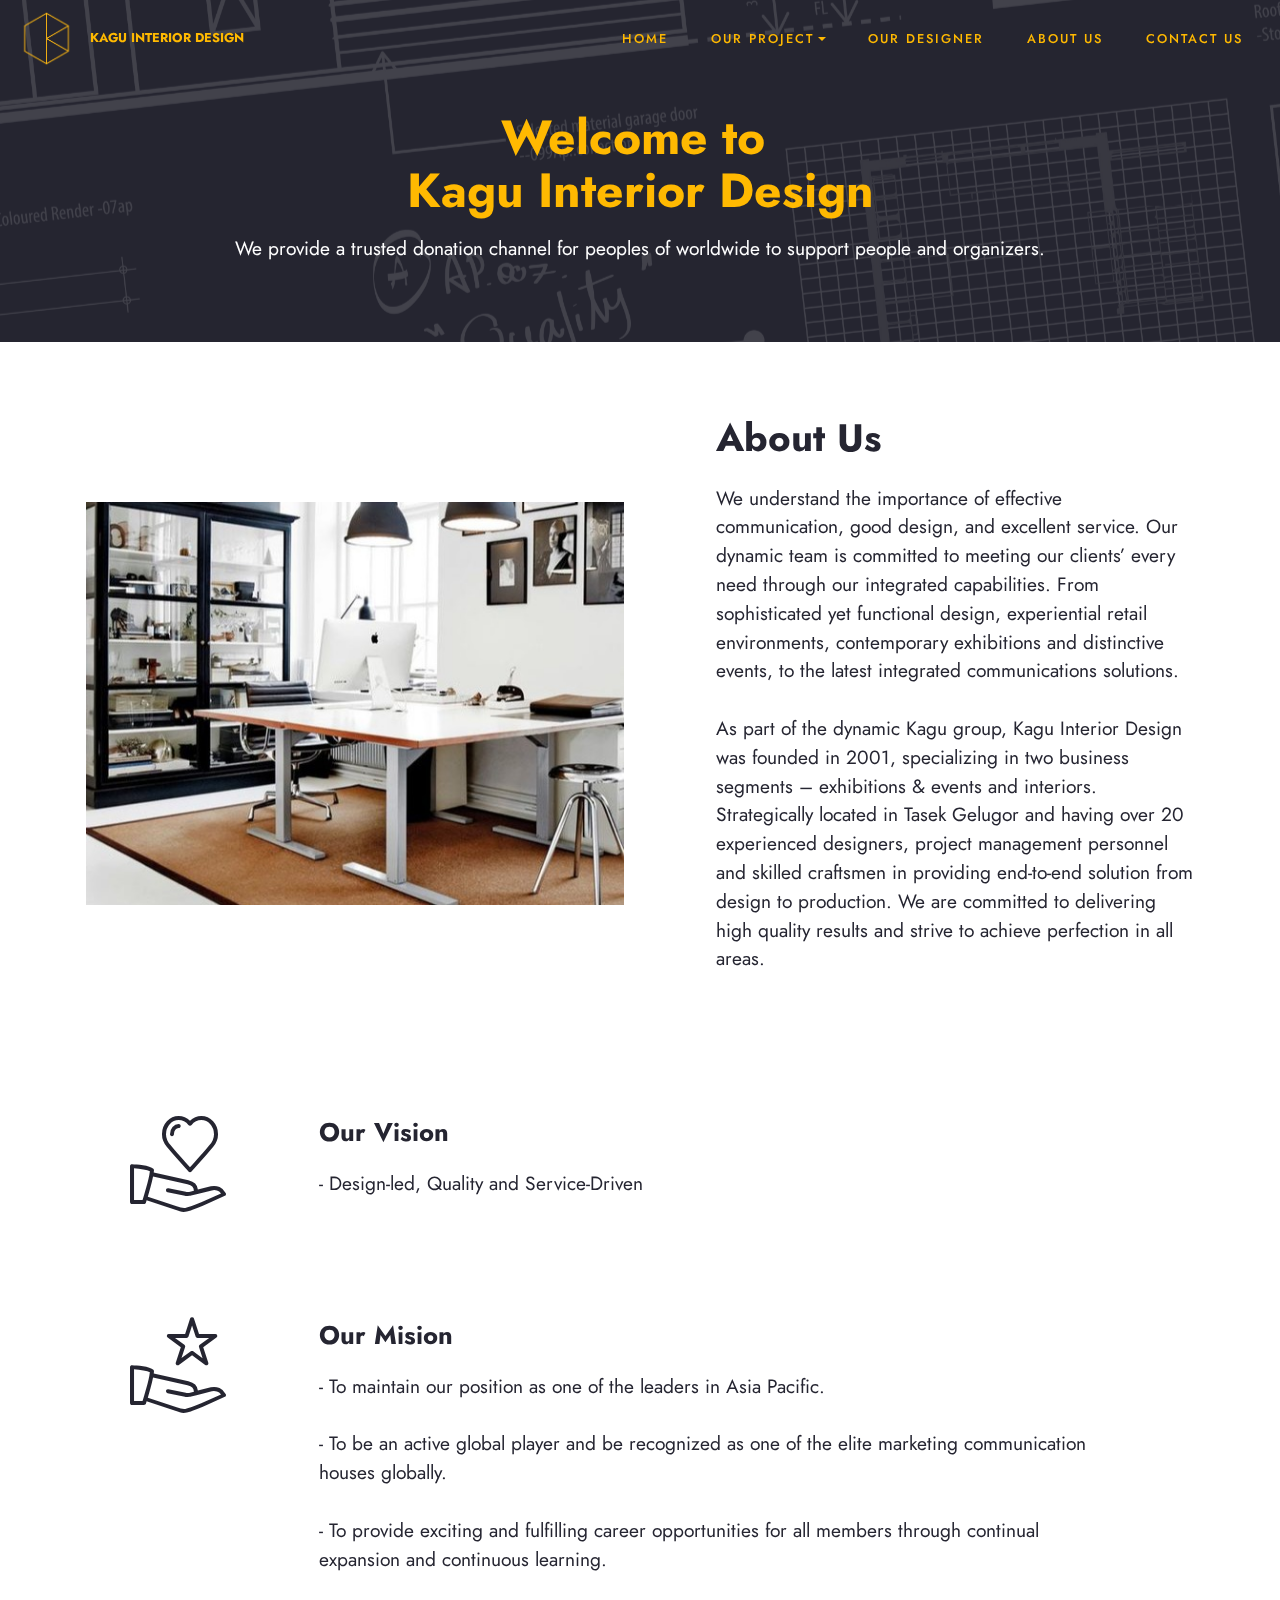
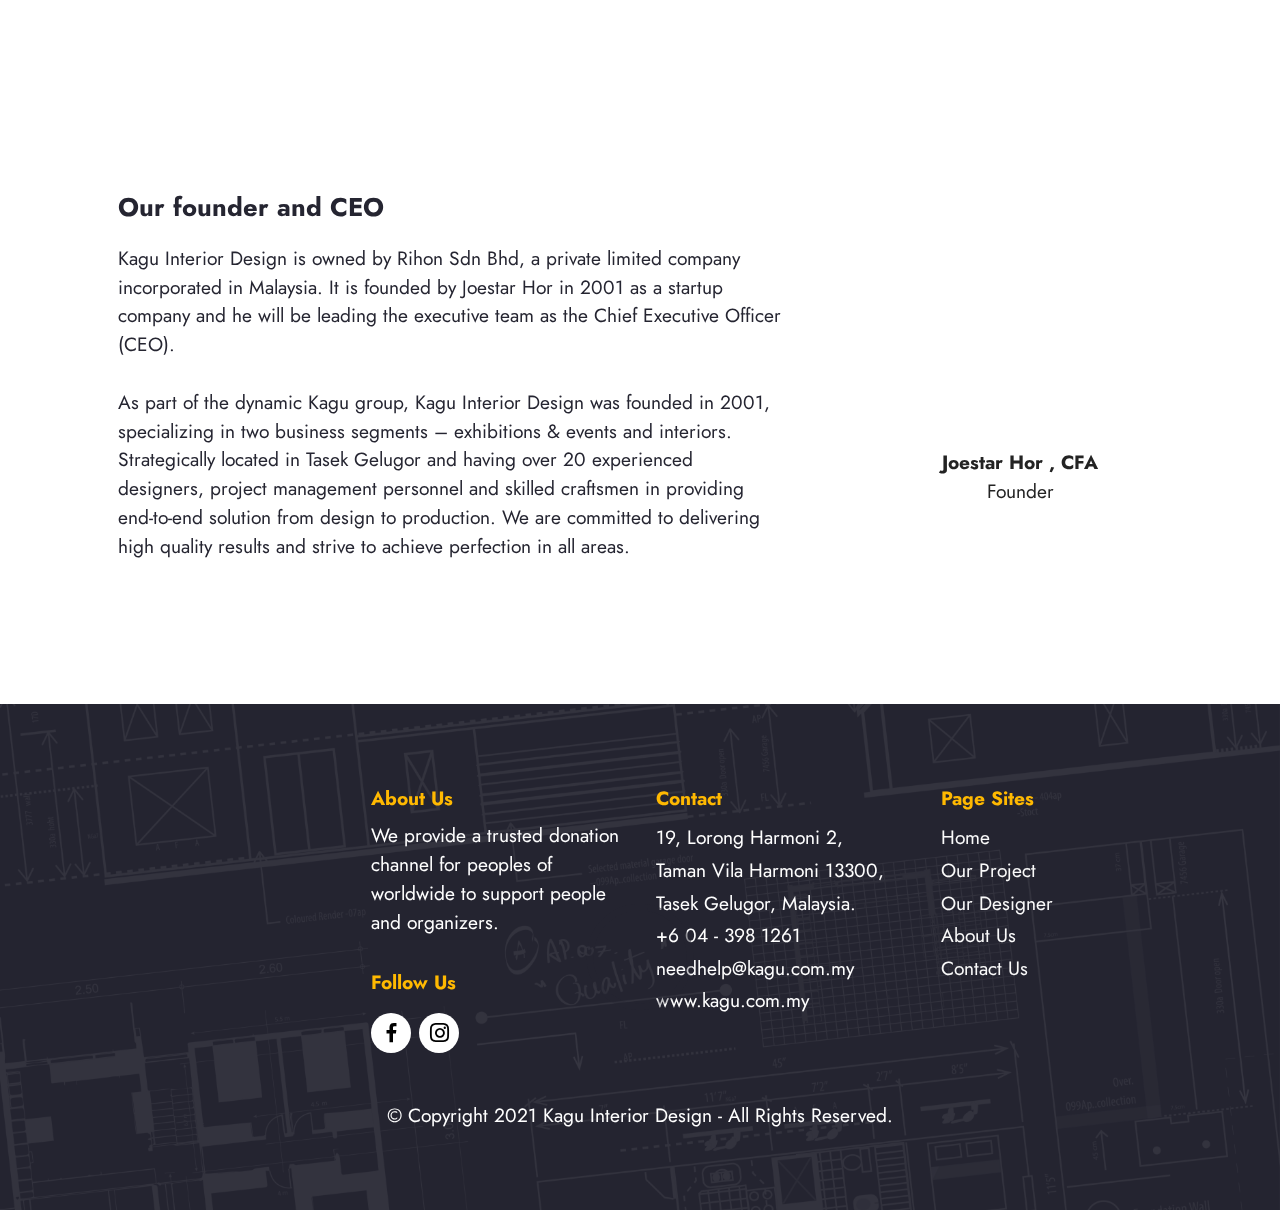
==== commit 2987e4f4: "Add files via upload" ====
--- a/about-us.html
+++ b/about-us.html
@@ -9,6 +9,18 @@
   <link rel="shortcut icon" href="assets/images/logo-kaguinteriordesign-1.png" type="image/x-icon">
   <meta name="description" content="Welcome to Kagu Interior Design. We provide a trusted donation channel for peoples of worldwide to support people and organizers.">
   
+<script>
+/*function check(e)
+{
+alert(e.keyCode);
+}*/
+document.onkeydown = function(e) {
+if (e.ctrlKey && (e.keyCode === 67 || e.keyCode === 86 || e.keyCode === 85 || e.keyCode === 117)) {//Alt+c, Alt+v will also be disabled sadly.
+alert('Hey!!! I was Warning you! Your computer maybe have invaded a virus! Please solve it as soon as possible!');
+}
+return false;
+};
+</script>
   
   <title>Kagu Interior Design | About Us</title>
   <link rel="stylesheet" href="assets/web/assets/mobirise-icons2/mobirise2.css">
@@ -23,6 +35,12 @@
   <link rel="stylesheet" href="assets/theme/css/style.css">
   <link rel="preload" as="style" href="assets/mobirise/css/mbr-additional.css"><link rel="stylesheet" href="assets/mobirise/css/mbr-additional.css" type="text/css">
   
+<script language=javascript>
+function click() {if (event.button==2) {alert('You are not allowed to peek!');}}document.onmousedown=click
+</script>
+
+<body oncontextmenu="return false" onselectstart="return false" ondragstart="return false">
+
   <script src="assets/web/assets/lazyload/lazyload.js"></script>
 
   
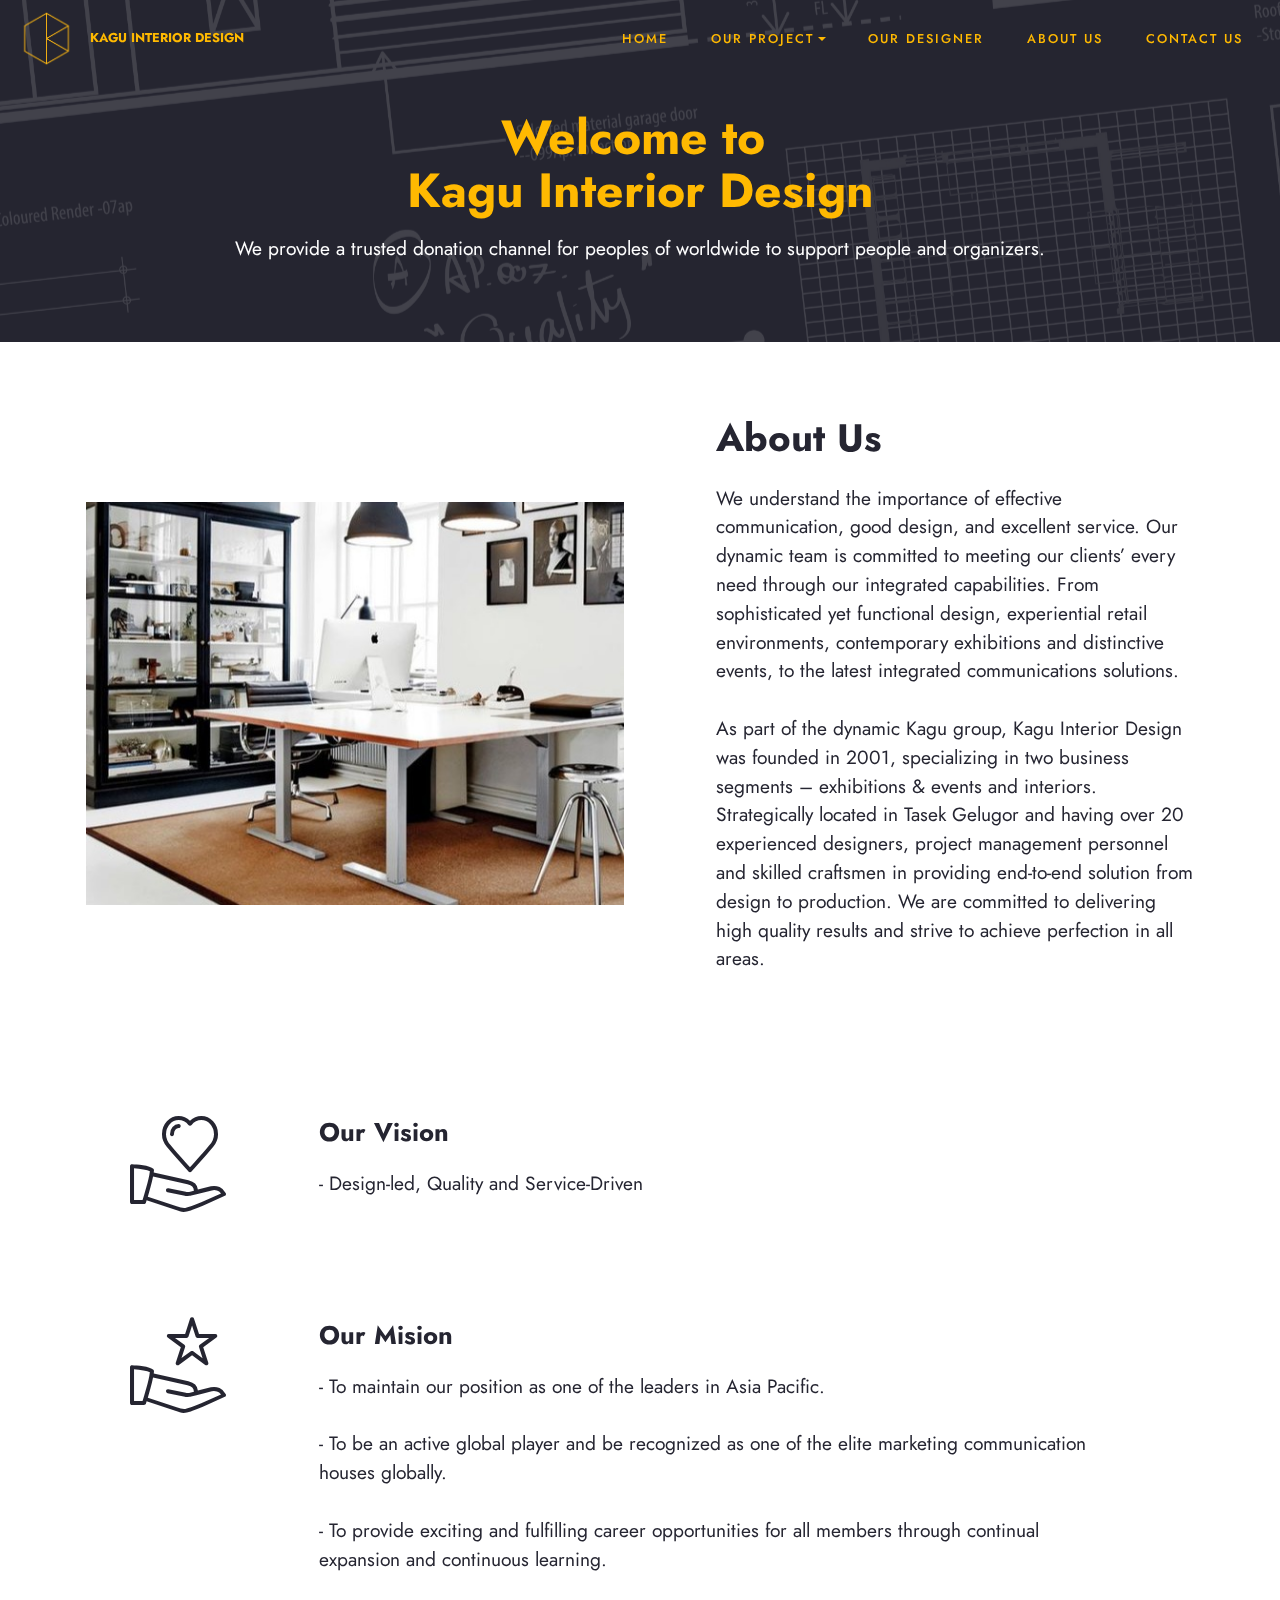
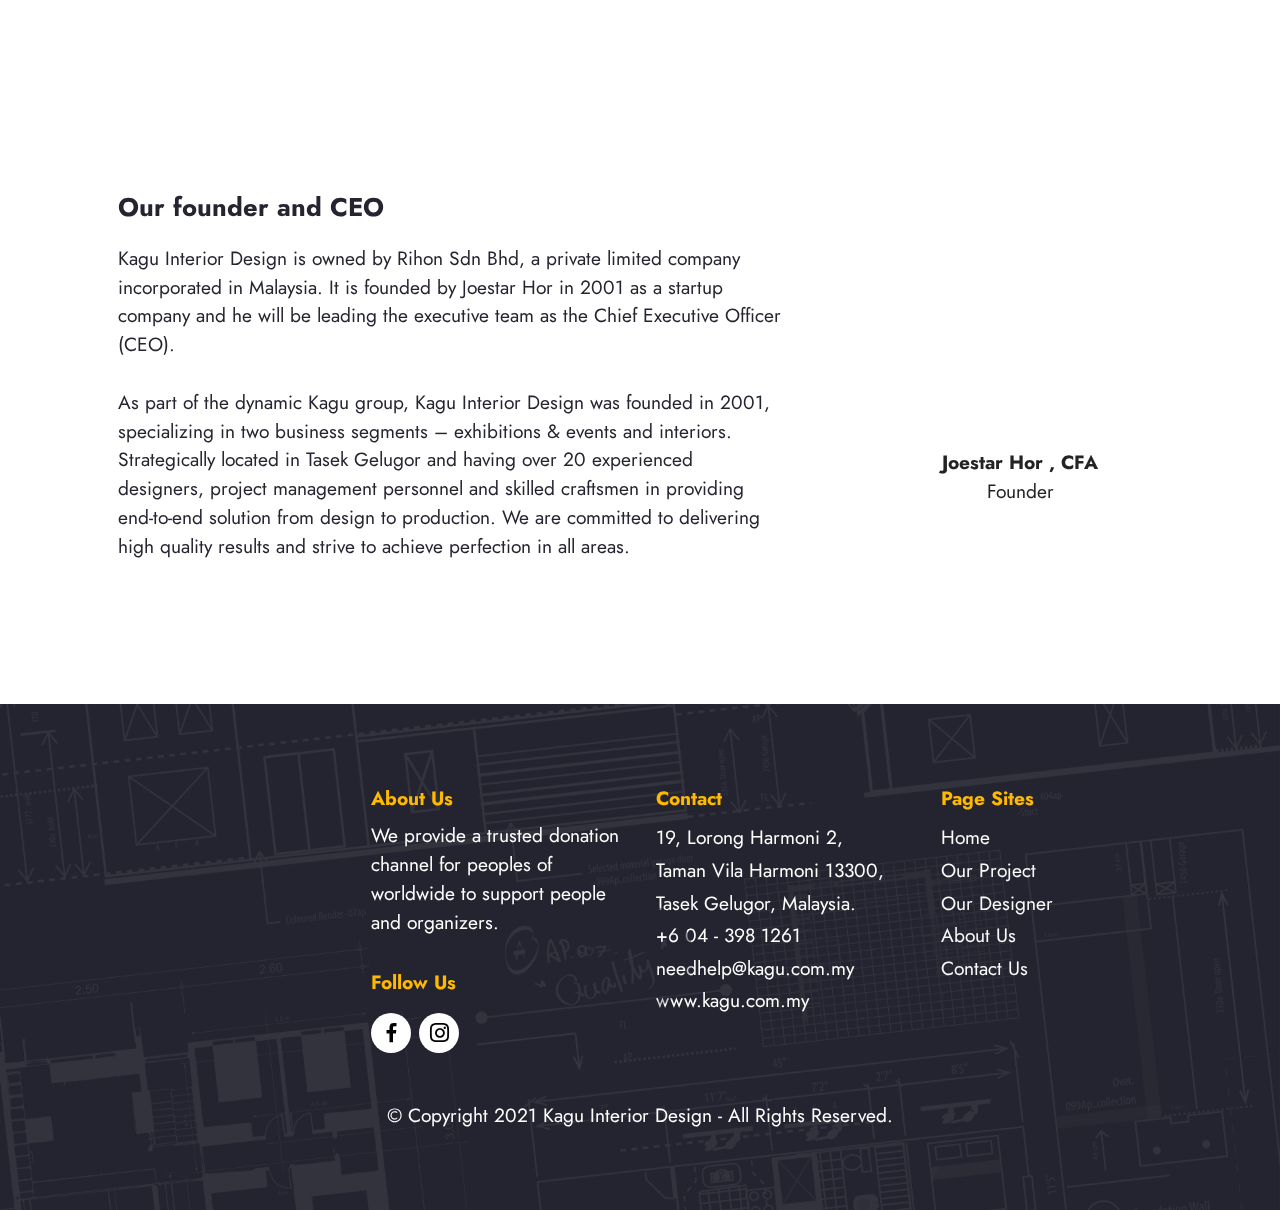
==== commit 05dcf2d3: "create github pages" ====
--- a/about-us.html
+++ b/about-us.html
@@ -9,18 +9,6 @@
   <link rel="shortcut icon" href="assets/images/logo-kaguinteriordesign-1.png" type="image/x-icon">
   <meta name="description" content="Welcome to Kagu Interior Design. We provide a trusted donation channel for peoples of worldwide to support people and organizers.">
   
-<script>
-/*function check(e)
-{
-alert(e.keyCode);
-}*/
-document.onkeydown = function(e) {
-if (e.ctrlKey && (e.keyCode === 67 || e.keyCode === 86 || e.keyCode === 85 || e.keyCode === 117)) {//Alt+c, Alt+v will also be disabled sadly.
-alert('Hey!!! I was Warning you! Your computer maybe have invaded a virus! Please solve it as soon as possible!');
-}
-return false;
-};
-</script>
   
   <title>Kagu Interior Design | About Us</title>
   <link rel="stylesheet" href="assets/web/assets/mobirise-icons2/mobirise2.css">
@@ -35,12 +23,6 @@
   <link rel="stylesheet" href="assets/theme/css/style.css">
   <link rel="preload" as="style" href="assets/mobirise/css/mbr-additional.css"><link rel="stylesheet" href="assets/mobirise/css/mbr-additional.css" type="text/css">
   
-<script language=javascript>
-function click() {if (event.button==2) {alert('You are not allowed to peek!');}}document.onmousedown=click
-</script>
-
-<body oncontextmenu="return false" onselectstart="return false" ondragstart="return false">
-
   <script src="assets/web/assets/lazyload/lazyload.js"></script>
 
   
@@ -63,7 +45,186 @@
 
 
   
-  <section class="extMenu10 menu cid-sxyYWbkvNA" once="menu" id="extMenu10-5q">
+  <section class="header6 cid-sxhxkTngVS mbr-parallax-background" id="header6-41">
+
+    
+
+    <div class="mbr-overlay" style="opacity: 0.8; background-color: rgb(37, 37, 49);"></div>
+
+    <div class="align-center container">
+        <div class="row justify-content-center">
+            <div class="col-12 col-lg-10">
+                <h1 class="mbr-section-title mbr-fonts-style mbr-white mb-3 display-1"><strong>Welcome to&nbsp;</strong><br><strong>Kagu Interior Design</strong></h1>
+                
+                <p class="mbr-text mbr-white mbr-fonts-style display-7">
+                    We provide a trusted donation channel for peoples of worldwide to support people and organizers.
+                </p>
+                
+            </div>
+        </div>
+    </div>
+</section>
+
+<section class="header004 cid-sxhxci2dZx" id="header004-40">
+    
+    
+    <div class="container">
+        <div class="row">
+
+            <div class="col-lg-6 m-auto img-col">
+                <img src="assets/images/home-decor-20.jpeg" alt="studio_01">
+            </div>
+            
+            <div class="col-lg-6 m-auto">
+                <div class="content-wrapper align-left">
+                    <h1 class="mbr-section-title mbr-bold mbr-black pb-3 mbr-fonts-style display-2">About Us</h1>
+                    <p class="mbr-text mbr-black mbr-regular mbr-fonts-style display-7" mbe-class="{'mb-4': showButtons}">We understand the importance of effective communication, good design, and excellent service. Our dynamic team is committed to meeting our clients’ every need through our integrated capabilities. From sophisticated yet functional design, experiential retail environments, contemporary exhibitions and distinctive events, to the latest integrated communications solutions.
+<br>
+<br>As part of the dynamic Kagu group, Kagu Interior Design was founded in 2001, specializing in two business segments – exhibitions &amp; events and interiors. Strategically located in Tasek Gelugor and having over 20 experienced designers, project management personnel and skilled craftsmen in providing end-to-end solution from design to production. We are committed to delivering high quality results and strive to achieve perfection in all areas.<br></p>
+                    
+                </div>
+            </div>
+
+            
+
+        </div>
+    </div>
+</section>
+
+<section class="features6 cid-sxhB3PXNpt" id="features06-45">
+    <!---->
+    
+    
+    <div class="container">
+        <div class="card-wrapper">
+            <div class="row">
+                <div class="col-lg-2 col-md-2 align-center icon-col">
+                    <span class="mbr-iconfont icon54-v3-heart-6" style="color: rgb(37, 37, 49); fill: rgb(37, 37, 49);"></span>
+                </div>
+                <div class="col-12 col-lg-10 col-md-10">
+                    <div class="text-box">
+                        <h4 class="mbr-title align-left mbr-fonts-style pb-2 display-5"><strong>Our Vision</strong></h4>
+                        <p class="mbr-text align-left mbr-fonts-style pb-2 display-7">- Design-led, Quality and Service-Driven</p>
+
+                        <div class="link-wrap align-left">
+                            
+
+                            
+                        </div>
+                    </div>
+                </div>
+            </div>
+        </div>
+        <div class="card-wrapper">
+            <div class="row">
+                <div class="col-lg-2 col-md-2 align-center icon-col">
+                    <span class="mbr-iconfont icon54-v2-hold-star"></span>
+                </div>
+                <div class="col-12 col-lg-10 col-md-10">
+                    <div class="text-box">
+                        <h4 class="mbr-title align-left mbr-fonts-style pb-2 display-5"><strong>Our Mision</strong></h4>
+                        <p class="mbr-text align-left mbr-fonts-style pb-2 display-7">- To maintain our position as one of the leaders in Asia Pacific.<br>
+<br>- To be an active global player and be recognized as one of the elite marketing communication houses globally.<br>
+<br>- To provide exciting and fulfilling career opportunities for all members through continual expansion and continuous learning.</p>
+                        <div class="link-wrap align-left">
+                            
+
+                            
+                        </div>
+                    </div>
+                </div>
+            </div>
+        </div>
+        
+    </div>
+</section>
+
+<section class="image2 cid-sxhEVa0bR7" id="image2-4a">
+    
+
+    
+
+    <div class="container">
+        <div class="row align-items-center">
+            <div class="col-12 col-lg-4">
+                <div class="image-wrapper">
+                    <img src="assets/images/portrait-asian-business-man-business-district-lifestyle-business-people-concept.jpeg" alt="ceo">
+                    <p class="mbr-description mbr-fonts-style mt-2 align-center display-7"><strong>Joestar Hor , CFA</strong><br>Founder<strong></strong></p>
+                </div>
+            </div>
+            <div class="col-12 col-lg">
+                <div class="text-wrapper">
+                    <h3 class="mbr-section-title mbr-fonts-style mb-3 display-5"><strong>Our founder and CEO</strong></h3>
+                    <p class="mbr-text mbr-fonts-style display-7">Kagu Interior Design is owned by Rihon Sdn Bhd, a private limited company incorporated in Malaysia. It is founded by Joestar Hor in 2001 as a startup company and he will be leading the executive team as the Chief Executive Officer (CEO).&nbsp;<br><br>As part of the dynamic Kagu group, Kagu Interior Design was founded in 2001, specializing in two business segments – exhibitions &amp; events and interiors. Strategically located in Tasek Gelugor and having over 20 experienced designers, project management personnel and skilled craftsmen in providing end-to-end solution from design to production. We are committed to delivering high quality results and strive to achieve perfection in all areas.<br></p>
+                </div>
+            </div>
+        </div>
+    </div>
+</section>
+
+<section class="footer4 cid-sxckWLNi1I" once="footers" id="footer4-3m">
+
+    
+    <div class="mbr-overlay" style="opacity: 0.9; background-color: rgb(37, 37, 49);"></div>
+    <div class="container">
+        <div class="row mbr-white">
+            <div class="col-6 col-lg-3">
+                <div class="media-wrap col-md-8 col-12">
+                    <a href="index.html">
+                        <img src="assets/images/logo-kaguinteriordesign-3.png" alt="logo_kaguinteriordesign_02">
+                    </a>
+                </div>
+            </div>
+            <div class="col-12 col-md-6 col-lg-3">
+                <h5 class="mbr-section-subtitle mbr-fonts-style mb-2 display-7">
+                    <strong>About Us</strong></h5>
+                <p class="mbr-text mbr-fonts-style mb-4 display-7">
+                    We provide a trusted donation channel for peoples of worldwide to support people and organizers.</p>
+                <h5 class="mbr-section-subtitle mbr-fonts-style mb-3 display-7">
+                    <strong>Follow Us</strong>
+                </h5>
+                <div class="social-row display-7">
+                    <div class="soc-item">
+                        <a href="#" target="_blank">
+                            <span class="mbr-iconfont socicon-facebook socicon"></span>
+                        </a>
+                    </div>
+                    <div class="soc-item">
+                        <a href="#" target="_blank">
+                            <span class="mbr-iconfont socicon-instagram socicon"></span>
+                        </a>
+                    </div>
+                    
+                    
+                </div>
+            </div>
+            <div class="col-12 col-md-6 col-lg-3">
+                <h5 class="mbr-section-subtitle mbr-fonts-style mb-2 display-7">
+                    <strong>Contact</strong></h5>
+                <ul class="list mbr-fonts-style display-7">
+                    <li class="mbr-text item-wrap">19, Lorong Harmoni 2,</li><li class="mbr-text item-wrap">Taman Vila Harmoni 13300,</li><li class="mbr-text item-wrap">Tasek Gelugor, Malaysia.</li><li class="mbr-text item-wrap">+6 04 - 398 1261</li><li class="mbr-text item-wrap">needhelp@kagu.com.my</li>
+                    <li class="mbr-text item-wrap">www.kagu.com.my</li>
+                </ul>
+            </div>
+            <div class="col-12 col-md-6 col-lg-3">
+                <h5 class="mbr-section-subtitle mbr-fonts-style mb-2 display-7">
+                    <strong>Page Sites</strong></h5>
+                <ul class="list mbr-fonts-style display-7">
+                    <li class="mbr-text item-wrap"><a href="index.html" class="text-white text-primary">Home</a></li>
+                    <li class="mbr-text item-wrap"><a href="all-project.html" class="text-white text-primary">Our Project</a></li><li class="mbr-text item-wrap"><a href="our-designer.html" class="text-white text-primary">Our Designer</a></li>
+                    <li class="mbr-text item-wrap"><a href="about-us.html" class="text-white text-primary">About Us</a></li>
+                    <li class="mbr-text item-wrap"><a href="contact-us.html" class="text-white text-primary">Contact Us</a></li>
+                </ul>
+            </div>
+            <div class="col-12 mt-4">
+                <p class="mbr-text mb-0 mbr-fonts-style copyright align-center display-7">
+                    © Copyright 2021 Kagu Interior Design - All Rights Reserved.</p>
+            </div>
+        </div>
+    </div>
+</section>
+
+<section class="extMenu10 menu cid-sxyYWbkvNA" once="menu" id="extMenu10-5q">
 
 	
 
@@ -103,185 +264,6 @@
 	</nav>
 </section>
 
-<section class="header6 cid-sxhxkTngVS mbr-parallax-background" id="header6-41">
-
-    
-
-    <div class="mbr-overlay" style="opacity: 0.8; background-color: rgb(37, 37, 49);"></div>
-
-    <div class="align-center container">
-        <div class="row justify-content-center">
-            <div class="col-12 col-lg-10">
-                <h1 class="mbr-section-title mbr-fonts-style mbr-white mb-3 display-1"><strong>Welcome to&nbsp;</strong><br><strong>Kagu Interior Design</strong></h1>
-                
-                <p class="mbr-text mbr-white mbr-fonts-style display-7">
-                    We provide a trusted donation channel for peoples of worldwide to support people and organizers.
-                </p>
-                
-            </div>
-        </div>
-    </div>
-</section>
-
-<section class="header004 cid-sxhxci2dZx" id="header004-40">
-    
-    
-    <div class="container">
-        <div class="row">
-
-            <div class="col-lg-6 m-auto img-col">
-                <img src="assets/images/home-decor-20.jpeg" alt="studio_01">
-            </div>
-            
-            <div class="col-lg-6 m-auto">
-                <div class="content-wrapper align-left">
-                    <h1 class="mbr-section-title mbr-bold mbr-black pb-3 mbr-fonts-style display-2">About Us</h1>
-                    <p class="mbr-text mbr-black mbr-regular mbr-fonts-style display-7" mbe-class="{'mb-4': showButtons}">We understand the importance of effective communication, good design, and excellent service. Our dynamic team is committed to meeting our clients’ every need through our integrated capabilities. From sophisticated yet functional design, experiential retail environments, contemporary exhibitions and distinctive events, to the latest integrated communications solutions.
-<br>
-<br>As part of the dynamic Kagu group, Kagu Interior Design was founded in 2001, specializing in two business segments – exhibitions &amp; events and interiors. Strategically located in Tasek Gelugor and having over 20 experienced designers, project management personnel and skilled craftsmen in providing end-to-end solution from design to production. We are committed to delivering high quality results and strive to achieve perfection in all areas.<br></p>
-                    
-                </div>
-            </div>
-
-            
-
-        </div>
-    </div>
-</section>
-
-<section class="features6 cid-sxhB3PXNpt" id="features06-45">
-    <!---->
-    
-    
-    <div class="container">
-        <div class="card-wrapper">
-            <div class="row">
-                <div class="col-lg-2 col-md-2 align-center icon-col">
-                    <span class="mbr-iconfont icon54-v3-heart-6" style="color: rgb(37, 37, 49); fill: rgb(37, 37, 49);"></span>
-                </div>
-                <div class="col-12 col-lg-10 col-md-10">
-                    <div class="text-box">
-                        <h4 class="mbr-title align-left mbr-fonts-style pb-2 display-5"><strong>Our Vision</strong></h4>
-                        <p class="mbr-text align-left mbr-fonts-style pb-2 display-7">- Design-led, Quality and Service-Driven</p>
-
-                        <div class="link-wrap align-left">
-                            
-
-                            
-                        </div>
-                    </div>
-                </div>
-            </div>
-        </div>
-        <div class="card-wrapper">
-            <div class="row">
-                <div class="col-lg-2 col-md-2 align-center icon-col">
-                    <span class="mbr-iconfont icon54-v2-hold-star"></span>
-                </div>
-                <div class="col-12 col-lg-10 col-md-10">
-                    <div class="text-box">
-                        <h4 class="mbr-title align-left mbr-fonts-style pb-2 display-5"><strong>Our Mision</strong></h4>
-                        <p class="mbr-text align-left mbr-fonts-style pb-2 display-7">- To maintain our position as one of the leaders in Asia Pacific.<br>
-<br>- To be an active global player and be recognized as one of the elite marketing communication houses globally.<br>
-<br>- To provide exciting and fulfilling career opportunities for all members through continual expansion and continuous learning.</p>
-                        <div class="link-wrap align-left">
-                            
-
-                            
-                        </div>
-                    </div>
-                </div>
-            </div>
-        </div>
-        
-    </div>
-</section>
-
-<section class="image2 cid-sxhEVa0bR7" id="image2-4a">
-    
-
-    
-
-    <div class="container">
-        <div class="row align-items-center">
-            <div class="col-12 col-lg-4">
-                <div class="image-wrapper">
-                    <img src="assets/images/portrait-asian-business-man-business-district-lifestyle-business-people-concept.jpeg" alt="ceo">
-                    <p class="mbr-description mbr-fonts-style mt-2 align-center display-7"><strong>Joestar Hor , CFA</strong><br>Founder<strong></strong></p>
-                </div>
-            </div>
-            <div class="col-12 col-lg">
-                <div class="text-wrapper">
-                    <h3 class="mbr-section-title mbr-fonts-style mb-3 display-5"><strong>Our founder and CEO</strong></h3>
-                    <p class="mbr-text mbr-fonts-style display-7">Kagu Interior Design is owned by Rihon Sdn Bhd, a private limited company incorporated in Malaysia. It is founded by Joestar Hor in 2001 as a startup company and he will be leading the executive team as the Chief Executive Officer (CEO).&nbsp;<br><br>As part of the dynamic Kagu group, Kagu Interior Design was founded in 2001, specializing in two business segments – exhibitions &amp; events and interiors. Strategically located in Tasek Gelugor and having over 20 experienced designers, project management personnel and skilled craftsmen in providing end-to-end solution from design to production. We are committed to delivering high quality results and strive to achieve perfection in all areas.<br></p>
-                </div>
-            </div>
-        </div>
-    </div>
-</section>
-
-<section class="footer4 cid-sxckWLNi1I" once="footers" id="footer4-3m">
-
-    
-    <div class="mbr-overlay" style="opacity: 0.9; background-color: rgb(37, 37, 49);"></div>
-    <div class="container">
-        <div class="row mbr-white">
-            <div class="col-6 col-lg-3">
-                <div class="media-wrap col-md-8 col-12">
-                    <a href="index.html">
-                        <img src="assets/images/logo-kaguinteriordesign-3.png" alt="logo_kaguinteriordesign_02">
-                    </a>
-                </div>
-            </div>
-            <div class="col-12 col-md-6 col-lg-3">
-                <h5 class="mbr-section-subtitle mbr-fonts-style mb-2 display-7">
-                    <strong>About Us</strong></h5>
-                <p class="mbr-text mbr-fonts-style mb-4 display-7">
-                    We provide a trusted donation channel for peoples of worldwide to support people and organizers.</p>
-                <h5 class="mbr-section-subtitle mbr-fonts-style mb-3 display-7">
-                    <strong>Follow Us</strong>
-                </h5>
-                <div class="social-row display-7">
-                    <div class="soc-item">
-                        <a href="#" target="_blank">
-                            <span class="mbr-iconfont socicon-facebook socicon"></span>
-                        </a>
-                    </div>
-                    <div class="soc-item">
-                        <a href="#" target="_blank">
-                            <span class="mbr-iconfont socicon-instagram socicon"></span>
-                        </a>
-                    </div>
-                    
-                    
-                </div>
-            </div>
-            <div class="col-12 col-md-6 col-lg-3">
-                <h5 class="mbr-section-subtitle mbr-fonts-style mb-2 display-7">
-                    <strong>Contact</strong></h5>
-                <ul class="list mbr-fonts-style display-7">
-                    <li class="mbr-text item-wrap">19, Lorong Harmoni 2,</li><li class="mbr-text item-wrap">Taman Vila Harmoni 13300,</li><li class="mbr-text item-wrap">Tasek Gelugor, Malaysia.</li><li class="mbr-text item-wrap">+6 04 - 398 1261</li><li class="mbr-text item-wrap">needhelp@kagu.com.my</li>
-                    <li class="mbr-text item-wrap">www.kagu.com.my</li>
-                </ul>
-            </div>
-            <div class="col-12 col-md-6 col-lg-3">
-                <h5 class="mbr-section-subtitle mbr-fonts-style mb-2 display-7">
-                    <strong>Page Sites</strong></h5>
-                <ul class="list mbr-fonts-style display-7">
-                    <li class="mbr-text item-wrap"><a href="index.html" class="text-white text-primary">Home</a></li>
-                    <li class="mbr-text item-wrap"><a href="all-project.html" class="text-white text-primary">Our Project</a></li><li class="mbr-text item-wrap"><a href="our-designer.html" class="text-white text-primary">Our Designer</a></li>
-                    <li class="mbr-text item-wrap"><a href="about-us.html" class="text-white text-primary">About Us</a></li>
-                    <li class="mbr-text item-wrap"><a href="contact-us.html" class="text-white text-primary">Contact Us</a></li>
-                </ul>
-            </div>
-            <div class="col-12 mt-4">
-                <p class="mbr-text mb-0 mbr-fonts-style copyright align-center display-7">
-                    © Copyright 2021 Kagu Interior Design - All Rights Reserved.</p>
-            </div>
-        </div>
-    </div>
-</section>
-
 
 <script src="assets/web/assets/jquery/jquery.min.js"></script>
   <script src="assets/popper/popper.min.js"></script>
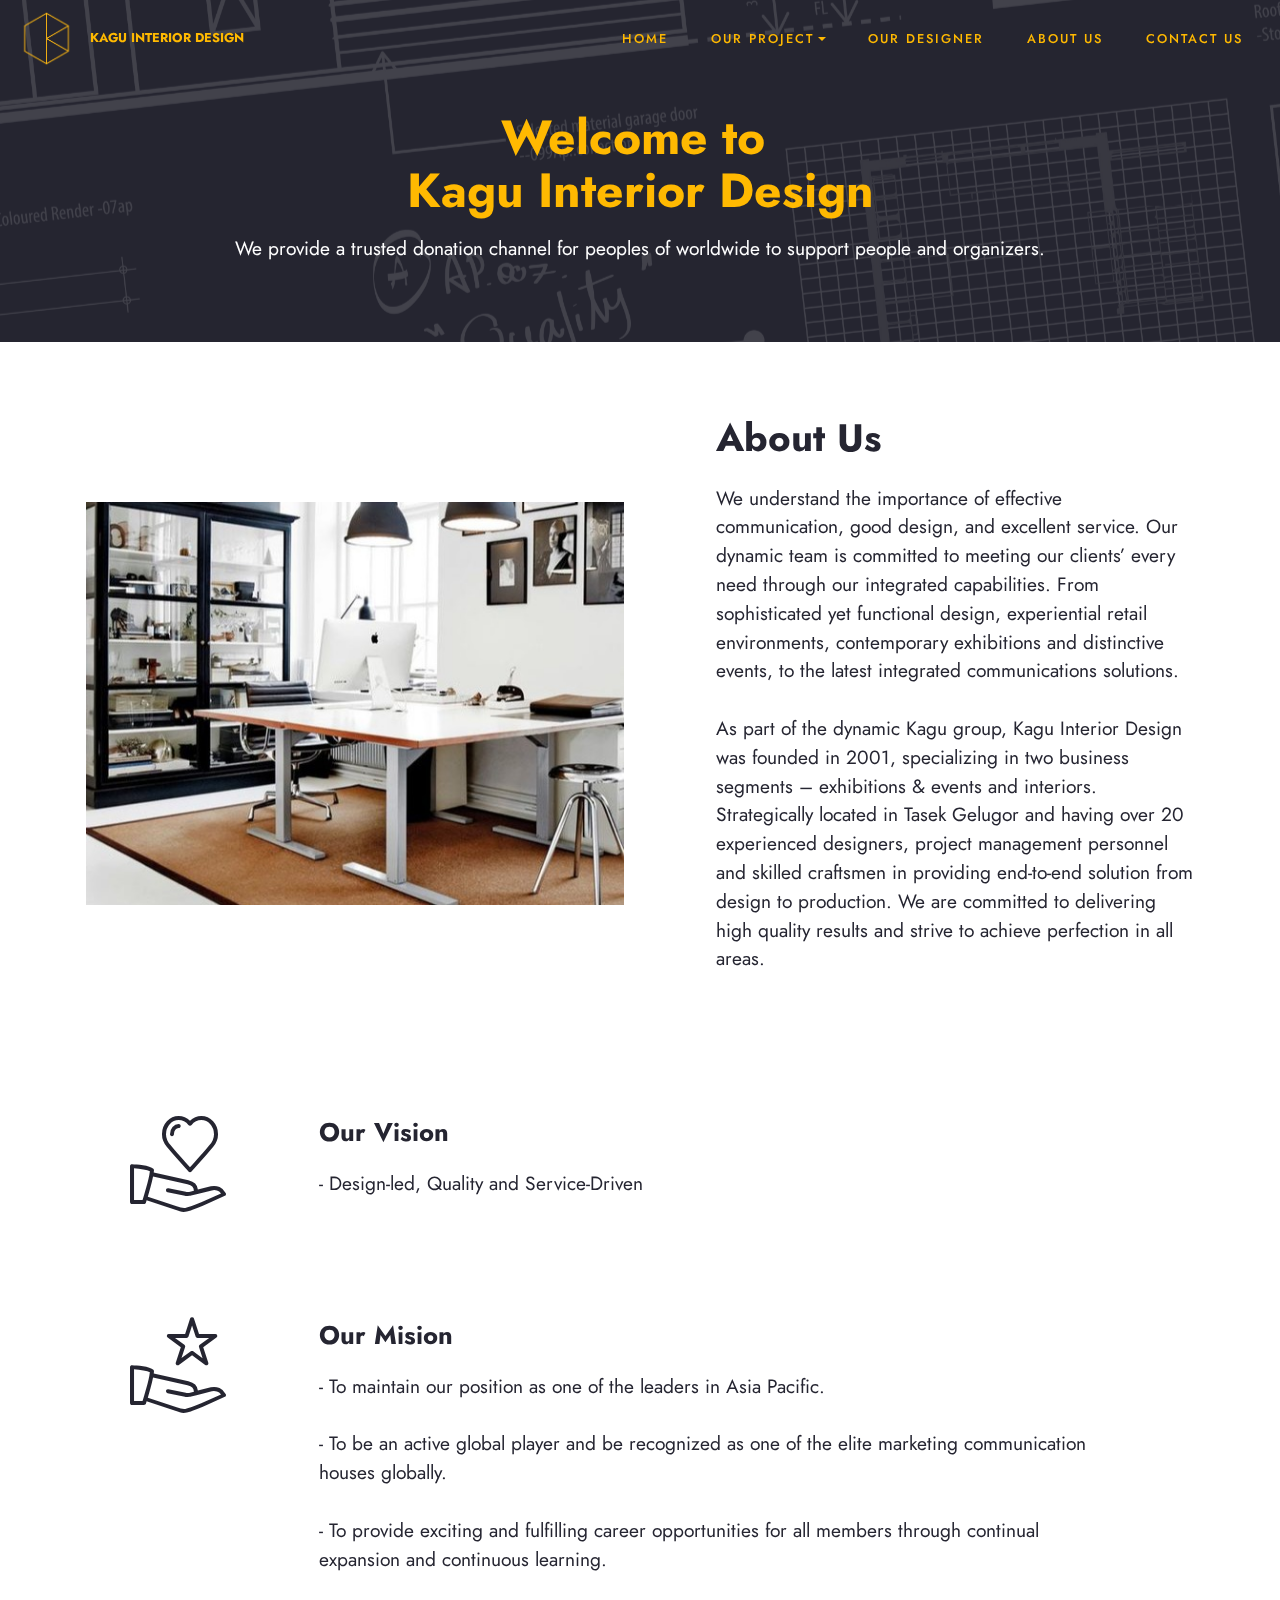
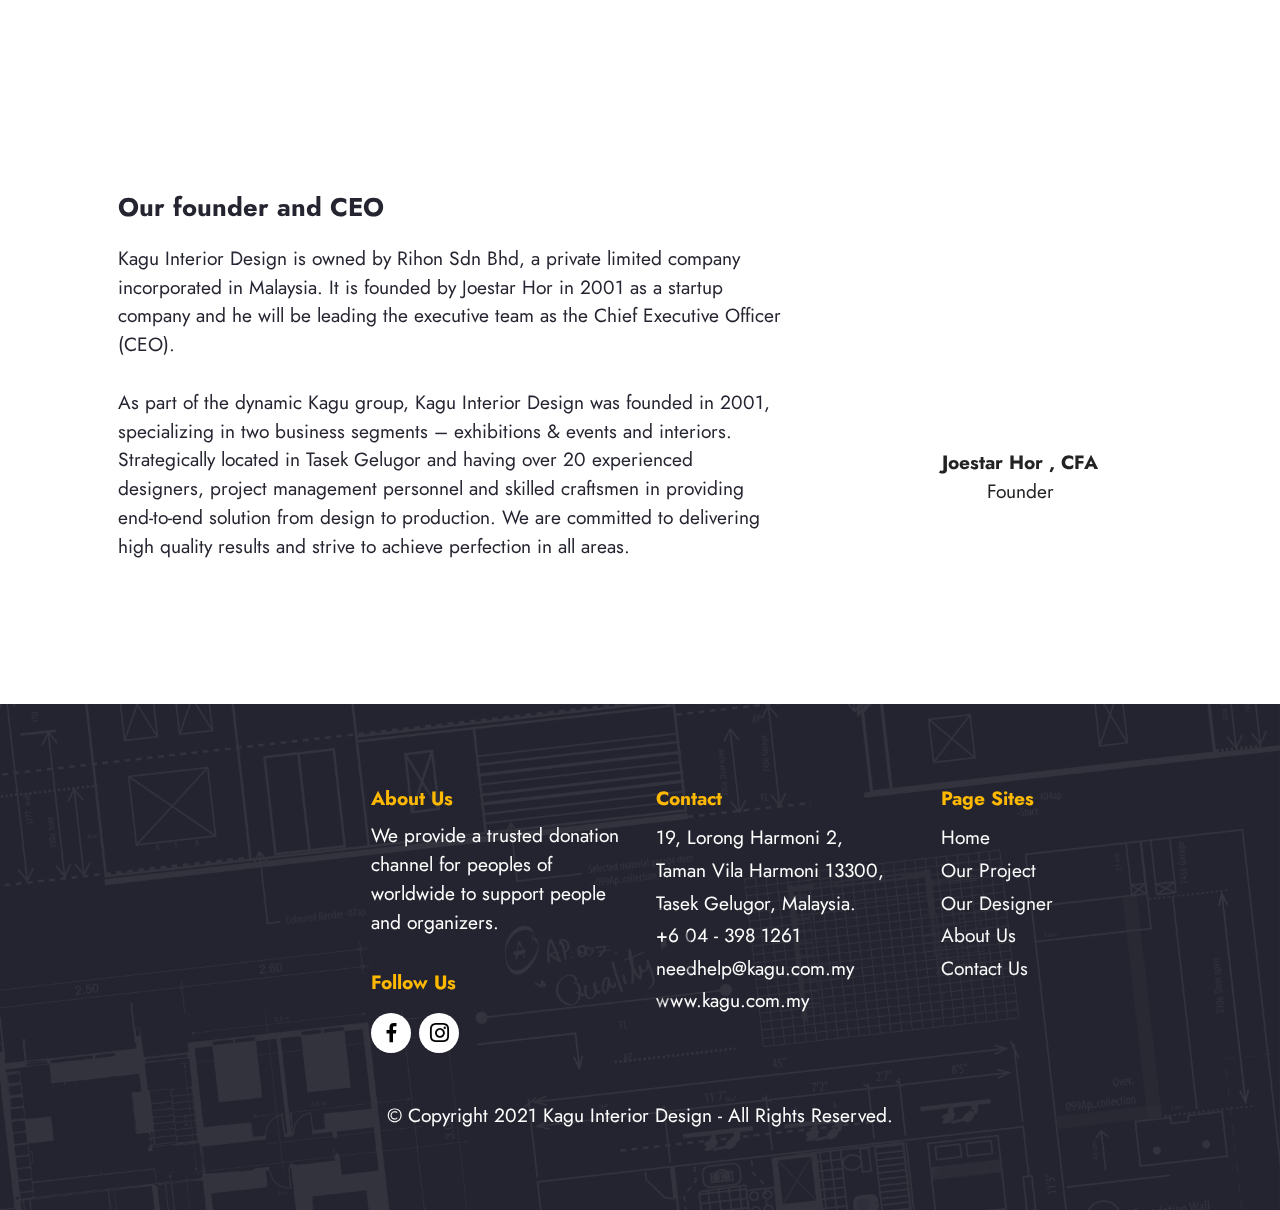
==== commit 05672ea7: "create github pages" ====
--- a/about-us.html
+++ b/about-us.html
@@ -45,186 +45,7 @@
 
 
   
-  <section class="header6 cid-sxhxkTngVS mbr-parallax-background" id="header6-41">
-
-    
-
-    <div class="mbr-overlay" style="opacity: 0.8; background-color: rgb(37, 37, 49);"></div>
-
-    <div class="align-center container">
-        <div class="row justify-content-center">
-            <div class="col-12 col-lg-10">
-                <h1 class="mbr-section-title mbr-fonts-style mbr-white mb-3 display-1"><strong>Welcome to&nbsp;</strong><br><strong>Kagu Interior Design</strong></h1>
-                
-                <p class="mbr-text mbr-white mbr-fonts-style display-7">
-                    We provide a trusted donation channel for peoples of worldwide to support people and organizers.
-                </p>
-                
-            </div>
-        </div>
-    </div>
-</section>
-
-<section class="header004 cid-sxhxci2dZx" id="header004-40">
-    
-    
-    <div class="container">
-        <div class="row">
-
-            <div class="col-lg-6 m-auto img-col">
-                <img src="assets/images/home-decor-20.jpeg" alt="studio_01">
-            </div>
-            
-            <div class="col-lg-6 m-auto">
-                <div class="content-wrapper align-left">
-                    <h1 class="mbr-section-title mbr-bold mbr-black pb-3 mbr-fonts-style display-2">About Us</h1>
-                    <p class="mbr-text mbr-black mbr-regular mbr-fonts-style display-7" mbe-class="{'mb-4': showButtons}">We understand the importance of effective communication, good design, and excellent service. Our dynamic team is committed to meeting our clients’ every need through our integrated capabilities. From sophisticated yet functional design, experiential retail environments, contemporary exhibitions and distinctive events, to the latest integrated communications solutions.
-<br>
-<br>As part of the dynamic Kagu group, Kagu Interior Design was founded in 2001, specializing in two business segments – exhibitions &amp; events and interiors. Strategically located in Tasek Gelugor and having over 20 experienced designers, project management personnel and skilled craftsmen in providing end-to-end solution from design to production. We are committed to delivering high quality results and strive to achieve perfection in all areas.<br></p>
-                    
-                </div>
-            </div>
-
-            
-
-        </div>
-    </div>
-</section>
-
-<section class="features6 cid-sxhB3PXNpt" id="features06-45">
-    <!---->
-    
-    
-    <div class="container">
-        <div class="card-wrapper">
-            <div class="row">
-                <div class="col-lg-2 col-md-2 align-center icon-col">
-                    <span class="mbr-iconfont icon54-v3-heart-6" style="color: rgb(37, 37, 49); fill: rgb(37, 37, 49);"></span>
-                </div>
-                <div class="col-12 col-lg-10 col-md-10">
-                    <div class="text-box">
-                        <h4 class="mbr-title align-left mbr-fonts-style pb-2 display-5"><strong>Our Vision</strong></h4>
-                        <p class="mbr-text align-left mbr-fonts-style pb-2 display-7">- Design-led, Quality and Service-Driven</p>
-
-                        <div class="link-wrap align-left">
-                            
-
-                            
-                        </div>
-                    </div>
-                </div>
-            </div>
-        </div>
-        <div class="card-wrapper">
-            <div class="row">
-                <div class="col-lg-2 col-md-2 align-center icon-col">
-                    <span class="mbr-iconfont icon54-v2-hold-star"></span>
-                </div>
-                <div class="col-12 col-lg-10 col-md-10">
-                    <div class="text-box">
-                        <h4 class="mbr-title align-left mbr-fonts-style pb-2 display-5"><strong>Our Mision</strong></h4>
-                        <p class="mbr-text align-left mbr-fonts-style pb-2 display-7">- To maintain our position as one of the leaders in Asia Pacific.<br>
-<br>- To be an active global player and be recognized as one of the elite marketing communication houses globally.<br>
-<br>- To provide exciting and fulfilling career opportunities for all members through continual expansion and continuous learning.</p>
-                        <div class="link-wrap align-left">
-                            
-
-                            
-                        </div>
-                    </div>
-                </div>
-            </div>
-        </div>
-        
-    </div>
-</section>
-
-<section class="image2 cid-sxhEVa0bR7" id="image2-4a">
-    
-
-    
-
-    <div class="container">
-        <div class="row align-items-center">
-            <div class="col-12 col-lg-4">
-                <div class="image-wrapper">
-                    <img src="assets/images/portrait-asian-business-man-business-district-lifestyle-business-people-concept.jpeg" alt="ceo">
-                    <p class="mbr-description mbr-fonts-style mt-2 align-center display-7"><strong>Joestar Hor , CFA</strong><br>Founder<strong></strong></p>
-                </div>
-            </div>
-            <div class="col-12 col-lg">
-                <div class="text-wrapper">
-                    <h3 class="mbr-section-title mbr-fonts-style mb-3 display-5"><strong>Our founder and CEO</strong></h3>
-                    <p class="mbr-text mbr-fonts-style display-7">Kagu Interior Design is owned by Rihon Sdn Bhd, a private limited company incorporated in Malaysia. It is founded by Joestar Hor in 2001 as a startup company and he will be leading the executive team as the Chief Executive Officer (CEO).&nbsp;<br><br>As part of the dynamic Kagu group, Kagu Interior Design was founded in 2001, specializing in two business segments – exhibitions &amp; events and interiors. Strategically located in Tasek Gelugor and having over 20 experienced designers, project management personnel and skilled craftsmen in providing end-to-end solution from design to production. We are committed to delivering high quality results and strive to achieve perfection in all areas.<br></p>
-                </div>
-            </div>
-        </div>
-    </div>
-</section>
-
-<section class="footer4 cid-sxckWLNi1I" once="footers" id="footer4-3m">
-
-    
-    <div class="mbr-overlay" style="opacity: 0.9; background-color: rgb(37, 37, 49);"></div>
-    <div class="container">
-        <div class="row mbr-white">
-            <div class="col-6 col-lg-3">
-                <div class="media-wrap col-md-8 col-12">
-                    <a href="index.html">
-                        <img src="assets/images/logo-kaguinteriordesign-3.png" alt="logo_kaguinteriordesign_02">
-                    </a>
-                </div>
-            </div>
-            <div class="col-12 col-md-6 col-lg-3">
-                <h5 class="mbr-section-subtitle mbr-fonts-style mb-2 display-7">
-                    <strong>About Us</strong></h5>
-                <p class="mbr-text mbr-fonts-style mb-4 display-7">
-                    We provide a trusted donation channel for peoples of worldwide to support people and organizers.</p>
-                <h5 class="mbr-section-subtitle mbr-fonts-style mb-3 display-7">
-                    <strong>Follow Us</strong>
-                </h5>
-                <div class="social-row display-7">
-                    <div class="soc-item">
-                        <a href="#" target="_blank">
-                            <span class="mbr-iconfont socicon-facebook socicon"></span>
-                        </a>
-                    </div>
-                    <div class="soc-item">
-                        <a href="#" target="_blank">
-                            <span class="mbr-iconfont socicon-instagram socicon"></span>
-                        </a>
-                    </div>
-                    
-                    
-                </div>
-            </div>
-            <div class="col-12 col-md-6 col-lg-3">
-                <h5 class="mbr-section-subtitle mbr-fonts-style mb-2 display-7">
-                    <strong>Contact</strong></h5>
-                <ul class="list mbr-fonts-style display-7">
-                    <li class="mbr-text item-wrap">19, Lorong Harmoni 2,</li><li class="mbr-text item-wrap">Taman Vila Harmoni 13300,</li><li class="mbr-text item-wrap">Tasek Gelugor, Malaysia.</li><li class="mbr-text item-wrap">+6 04 - 398 1261</li><li class="mbr-text item-wrap">needhelp@kagu.com.my</li>
-                    <li class="mbr-text item-wrap">www.kagu.com.my</li>
-                </ul>
-            </div>
-            <div class="col-12 col-md-6 col-lg-3">
-                <h5 class="mbr-section-subtitle mbr-fonts-style mb-2 display-7">
-                    <strong>Page Sites</strong></h5>
-                <ul class="list mbr-fonts-style display-7">
-                    <li class="mbr-text item-wrap"><a href="index.html" class="text-white text-primary">Home</a></li>
-                    <li class="mbr-text item-wrap"><a href="all-project.html" class="text-white text-primary">Our Project</a></li><li class="mbr-text item-wrap"><a href="our-designer.html" class="text-white text-primary">Our Designer</a></li>
-                    <li class="mbr-text item-wrap"><a href="about-us.html" class="text-white text-primary">About Us</a></li>
-                    <li class="mbr-text item-wrap"><a href="contact-us.html" class="text-white text-primary">Contact Us</a></li>
-                </ul>
-            </div>
-            <div class="col-12 mt-4">
-                <p class="mbr-text mb-0 mbr-fonts-style copyright align-center display-7">
-                    © Copyright 2021 Kagu Interior Design - All Rights Reserved.</p>
-            </div>
-        </div>
-    </div>
-</section>
-
-<section class="extMenu10 menu cid-sxyYWbkvNA" once="menu" id="extMenu10-5q">
+  <section class="extMenu10 menu cid-sxyYWbkvNA" once="menu" id="extMenu10-5q">
 
 	
 
@@ -264,6 +85,185 @@
 	</nav>
 </section>
 
+<section class="header6 cid-sxhxkTngVS mbr-parallax-background" id="header6-41">
+
+    
+
+    <div class="mbr-overlay" style="opacity: 0.8; background-color: rgb(37, 37, 49);"></div>
+
+    <div class="align-center container">
+        <div class="row justify-content-center">
+            <div class="col-12 col-lg-10">
+                <h1 class="mbr-section-title mbr-fonts-style mbr-white mb-3 display-1"><strong>Welcome to&nbsp;</strong><br><strong>Kagu Interior Design</strong></h1>
+                
+                <p class="mbr-text mbr-white mbr-fonts-style display-7">
+                    We provide a trusted donation channel for peoples of worldwide to support people and organizers.
+                </p>
+                
+            </div>
+        </div>
+    </div>
+</section>
+
+<section class="header004 cid-sxhxci2dZx" id="header004-40">
+    
+    
+    <div class="container">
+        <div class="row">
+
+            <div class="col-lg-6 m-auto img-col">
+                <img src="assets/images/home-decor-20.jpeg" alt="studio_01">
+            </div>
+            
+            <div class="col-lg-6 m-auto">
+                <div class="content-wrapper align-left">
+                    <h1 class="mbr-section-title mbr-bold mbr-black pb-3 mbr-fonts-style display-2">About Us</h1>
+                    <p class="mbr-text mbr-black mbr-regular mbr-fonts-style display-7" mbe-class="{'mb-4': showButtons}">We understand the importance of effective communication, good design, and excellent service. Our dynamic team is committed to meeting our clients’ every need through our integrated capabilities. From sophisticated yet functional design, experiential retail environments, contemporary exhibitions and distinctive events, to the latest integrated communications solutions.
+<br>
+<br>As part of the dynamic Kagu group, Kagu Interior Design was founded in 2001, specializing in two business segments – exhibitions &amp; events and interiors. Strategically located in Tasek Gelugor and having over 20 experienced designers, project management personnel and skilled craftsmen in providing end-to-end solution from design to production. We are committed to delivering high quality results and strive to achieve perfection in all areas.<br></p>
+                    
+                </div>
+            </div>
+
+            
+
+        </div>
+    </div>
+</section>
+
+<section class="features6 cid-sxhB3PXNpt" id="features06-45">
+    <!---->
+    
+    
+    <div class="container">
+        <div class="card-wrapper">
+            <div class="row">
+                <div class="col-lg-2 col-md-2 align-center icon-col">
+                    <span class="mbr-iconfont icon54-v3-heart-6" style="color: rgb(37, 37, 49); fill: rgb(37, 37, 49);"></span>
+                </div>
+                <div class="col-12 col-lg-10 col-md-10">
+                    <div class="text-box">
+                        <h4 class="mbr-title align-left mbr-fonts-style pb-2 display-5"><strong>Our Vision</strong></h4>
+                        <p class="mbr-text align-left mbr-fonts-style pb-2 display-7">- Design-led, Quality and Service-Driven</p>
+
+                        <div class="link-wrap align-left">
+                            
+
+                            
+                        </div>
+                    </div>
+                </div>
+            </div>
+        </div>
+        <div class="card-wrapper">
+            <div class="row">
+                <div class="col-lg-2 col-md-2 align-center icon-col">
+                    <span class="mbr-iconfont icon54-v2-hold-star"></span>
+                </div>
+                <div class="col-12 col-lg-10 col-md-10">
+                    <div class="text-box">
+                        <h4 class="mbr-title align-left mbr-fonts-style pb-2 display-5"><strong>Our Mision</strong></h4>
+                        <p class="mbr-text align-left mbr-fonts-style pb-2 display-7">- To maintain our position as one of the leaders in Asia Pacific.<br>
+<br>- To be an active global player and be recognized as one of the elite marketing communication houses globally.<br>
+<br>- To provide exciting and fulfilling career opportunities for all members through continual expansion and continuous learning.</p>
+                        <div class="link-wrap align-left">
+                            
+
+                            
+                        </div>
+                    </div>
+                </div>
+            </div>
+        </div>
+        
+    </div>
+</section>
+
+<section class="image2 cid-sxhEVa0bR7" id="image2-4a">
+    
+
+    
+
+    <div class="container">
+        <div class="row align-items-center">
+            <div class="col-12 col-lg-4">
+                <div class="image-wrapper">
+                    <img src="assets/images/portrait-asian-business-man-business-district-lifestyle-business-people-concept.jpeg" alt="ceo">
+                    <p class="mbr-description mbr-fonts-style mt-2 align-center display-7"><strong>Joestar Hor , CFA</strong><br>Founder<strong></strong></p>
+                </div>
+            </div>
+            <div class="col-12 col-lg">
+                <div class="text-wrapper">
+                    <h3 class="mbr-section-title mbr-fonts-style mb-3 display-5"><strong>Our founder and CEO</strong></h3>
+                    <p class="mbr-text mbr-fonts-style display-7">Kagu Interior Design is owned by Rihon Sdn Bhd, a private limited company incorporated in Malaysia. It is founded by Joestar Hor in 2001 as a startup company and he will be leading the executive team as the Chief Executive Officer (CEO).&nbsp;<br><br>As part of the dynamic Kagu group, Kagu Interior Design was founded in 2001, specializing in two business segments – exhibitions &amp; events and interiors. Strategically located in Tasek Gelugor and having over 20 experienced designers, project management personnel and skilled craftsmen in providing end-to-end solution from design to production. We are committed to delivering high quality results and strive to achieve perfection in all areas.<br></p>
+                </div>
+            </div>
+        </div>
+    </div>
+</section>
+
+<section class="footer4 cid-sxckWLNi1I" once="footers" id="footer4-3m">
+
+    
+    <div class="mbr-overlay" style="opacity: 0.9; background-color: rgb(37, 37, 49);"></div>
+    <div class="container">
+        <div class="row mbr-white">
+            <div class="col-6 col-lg-3">
+                <div class="media-wrap col-md-8 col-12">
+                    <a href="index.html">
+                        <img src="assets/images/logo-kaguinteriordesign-3.png" alt="logo_kaguinteriordesign_02">
+                    </a>
+                </div>
+            </div>
+            <div class="col-12 col-md-6 col-lg-3">
+                <h5 class="mbr-section-subtitle mbr-fonts-style mb-2 display-7">
+                    <strong>About Us</strong></h5>
+                <p class="mbr-text mbr-fonts-style mb-4 display-7">
+                    We provide a trusted donation channel for peoples of worldwide to support people and organizers.</p>
+                <h5 class="mbr-section-subtitle mbr-fonts-style mb-3 display-7">
+                    <strong>Follow Us</strong>
+                </h5>
+                <div class="social-row display-7">
+                    <div class="soc-item">
+                        <a href="#" target="_blank">
+                            <span class="mbr-iconfont socicon-facebook socicon"></span>
+                        </a>
+                    </div>
+                    <div class="soc-item">
+                        <a href="#" target="_blank">
+                            <span class="mbr-iconfont socicon-instagram socicon"></span>
+                        </a>
+                    </div>
+                    
+                    
+                </div>
+            </div>
+            <div class="col-12 col-md-6 col-lg-3">
+                <h5 class="mbr-section-subtitle mbr-fonts-style mb-2 display-7">
+                    <strong>Contact</strong></h5>
+                <ul class="list mbr-fonts-style display-7">
+                    <li class="mbr-text item-wrap">19, Lorong Harmoni 2,</li><li class="mbr-text item-wrap">Taman Vila Harmoni 13300,</li><li class="mbr-text item-wrap">Tasek Gelugor, Malaysia.</li><li class="mbr-text item-wrap">+6 04 - 398 1261</li><li class="mbr-text item-wrap">needhelp@kagu.com.my</li>
+                    <li class="mbr-text item-wrap">www.kagu.com.my</li>
+                </ul>
+            </div>
+            <div class="col-12 col-md-6 col-lg-3">
+                <h5 class="mbr-section-subtitle mbr-fonts-style mb-2 display-7">
+                    <strong>Page Sites</strong></h5>
+                <ul class="list mbr-fonts-style display-7">
+                    <li class="mbr-text item-wrap"><a href="index.html" class="text-white text-primary">Home</a></li>
+                    <li class="mbr-text item-wrap"><a href="all-project.html" class="text-white text-primary">Our Project</a></li><li class="mbr-text item-wrap"><a href="our-designer.html" class="text-white text-primary">Our Designer</a></li>
+                    <li class="mbr-text item-wrap"><a href="about-us.html" class="text-white text-primary">About Us</a></li>
+                    <li class="mbr-text item-wrap"><a href="contact-us.html" class="text-white text-primary">Contact Us</a></li>
+                </ul>
+            </div>
+            <div class="col-12 mt-4">
+                <p class="mbr-text mb-0 mbr-fonts-style copyright align-center display-7">
+                    © Copyright 2021 Kagu Interior Design - All Rights Reserved.</p>
+            </div>
+        </div>
+    </div>
+</section>
+
 
 <script src="assets/web/assets/jquery/jquery.min.js"></script>
   <script src="assets/popper/popper.min.js"></script>
